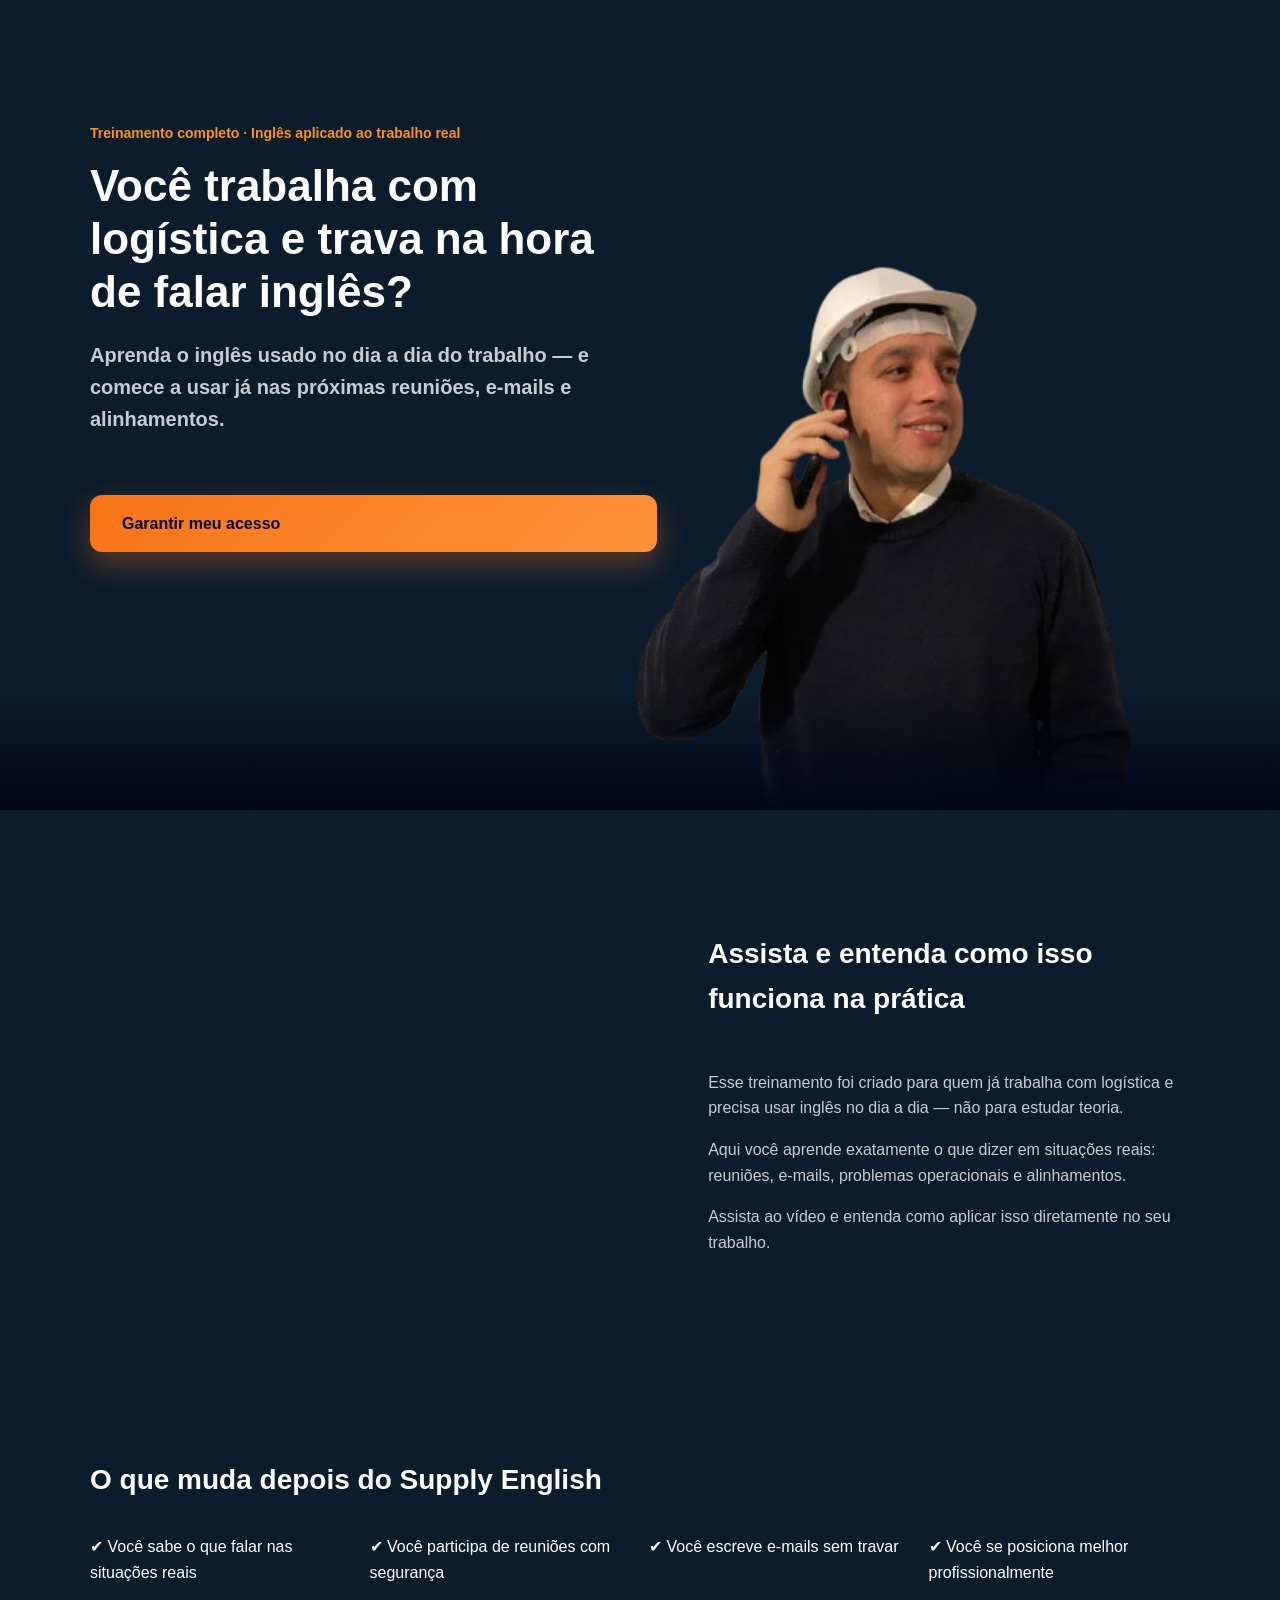
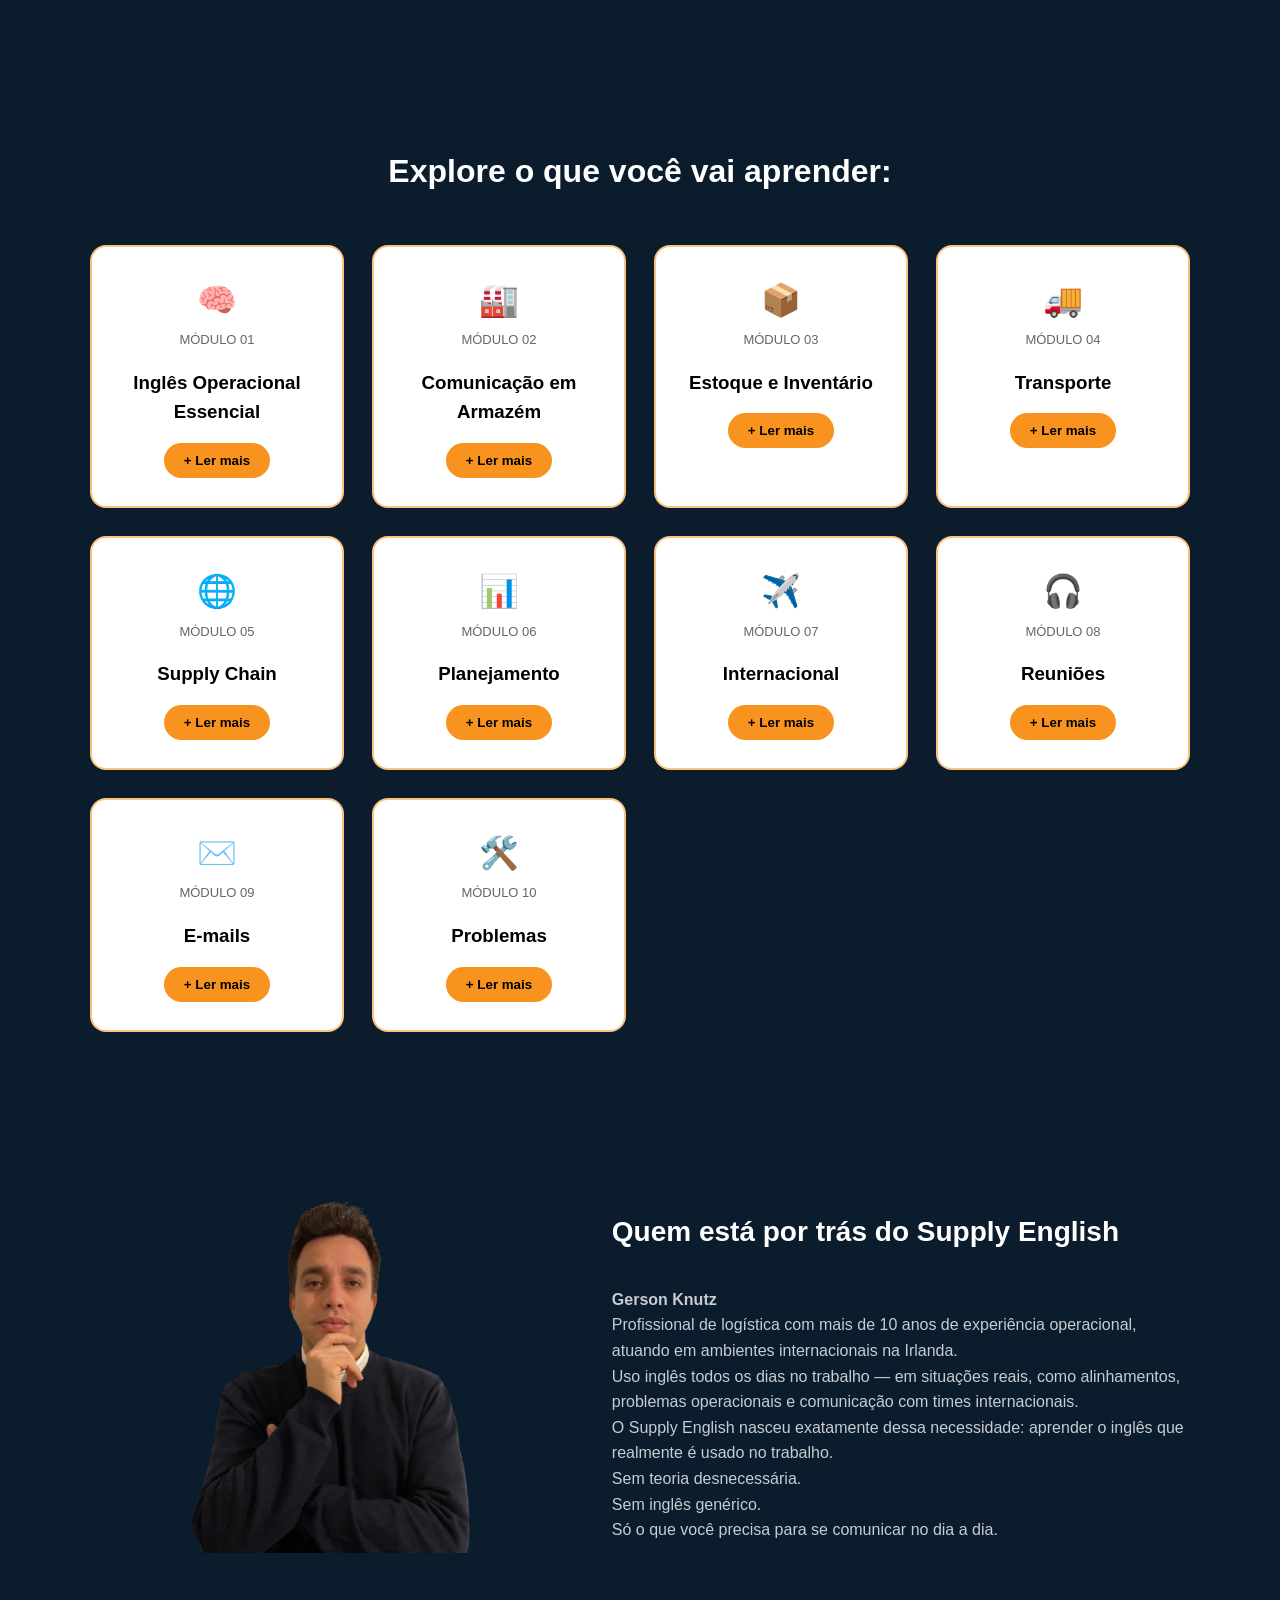
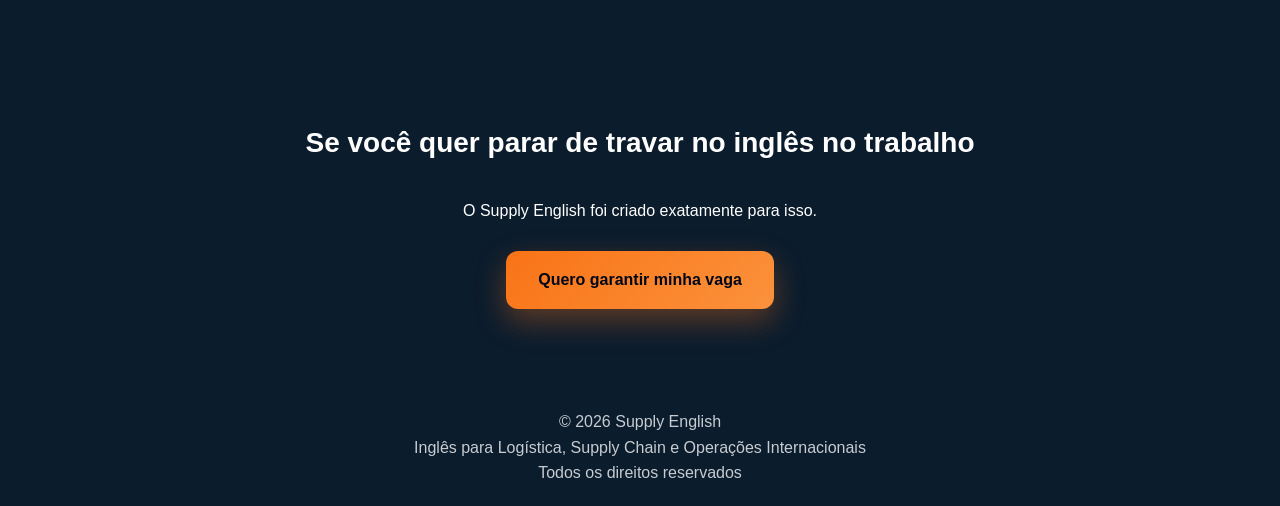
==== main.html @ b7910ccf "index-updated" ====
<!DOCTYPE html>
<html lang="pt-BR">
<head>
  <meta charset="UTF-8" />
  <meta name="viewport" content="width=device-width, initial-scale=1.0"/>

  <title>Supply English | Inglês para Logística</title>
  <meta name="description" content="Inglês prático para profissionais de logística, supply chain e operações internacionais.">

  <link rel="stylesheet" href="./css/variables.css">
  <link rel="stylesheet" href="./css/global.css">
  <link rel="stylesheet" href="./css/main.css">
  <link rel="icon" href="./imagem/globo.png" type="image/png" />
</head>

<body>

<section class="hero hero-main">
  <div class="container hero-grid">

    <!-- TEXTO -->
    <div class="hero-text">

      <span class="tag">Treinamento completo · Inglês aplicado ao trabalho real</span>

      <h1>
        Você trabalha com logística e trava na hora de falar inglês?
      </h1>

      <p class="subtitle">
        Aprenda o inglês usado no dia a dia do trabalho — e comece a usar já nas próximas reuniões, e-mails e alinhamentos.
      </p>

      <div class="hero-actions">
         <a href="#" class="cta-button">Garantir meu acesso</a>
      </div>

    </div>

    <!-- IMAGEM -->
    <div class="hero-image">
      <img src="./imagem/first-picture.png" alt="Gerson Knutz">
    </div>

  </div>
</section>

<!-- VIDEO -->
<section class="section video-section">
  <div class="container">
    <div class="video-grid">
      <div class="video-wrapper">
        <iframe 
          src="https://www.youtube.com/embed/SEU_VIDEO_AQUI"
          frameborder="0" 
          allowfullscreen>
        </iframe>
      </div>

      <!-- TEXTO -->
      <div class="video-text">
        <h2>Assista e entenda como isso funciona na prática</h2>
        <p class="text">
          Esse treinamento foi criado para quem já trabalha com logística
          e precisa usar inglês no dia a dia — não para estudar teoria.
        </p>

        <p class="text">
          Aqui você aprende exatamente o que dizer em situações reais:
          reuniões, e-mails, problemas operacionais e alinhamentos.
        </p>

        <p class="text">
          Assista ao vídeo e entenda como aplicar isso diretamente no seu trabalho.
        </p>
        
      </div>

    </div>

  </div>
</section>

<!-- BENEFÍCIOS -->
<section class="section">
  <div class="container">
    <h2>O que muda depois do Supply English</h2>

    <div class="grid">
      <p>✔ Você sabe o que falar nas situações reais</p>
      <p>✔ Você participa de reuniões com segurança</p>
      <p>✔ Você escreve e-mails sem travar</p>
      <p>✔ Você se posiciona melhor profissionalmente</p>
    </div>
  </div>
</section>

<!-- MÓDULOS -->
<section id="modulos" class="section">
  <div class="container">
    <h2 class="section-title">Explore o que você vai aprender:</h2>

    <div class="modules-grid">

      <!-- MÓDULO 01 -->
      <div class="module-box">
        <div class="module-icon">🧠</div>
        <span class="module-number">MÓDULO 01</span>
        <h3>Inglês Operacional Essencial</h3>
        <button class="module-toggle">+ Ler mais</button>
        <ul class="module-details">
          <li>Inglês funcional do dia a dia</li>
          <li>Verbos e estruturas mais usadas</li>
          <li>Frases para responder e alinhar</li>
          <li>Pronúncia para ser entendido</li>
        </ul>
      </div>

      <!-- MÓDULO 02 -->
      <div class="module-box">
        <div class="module-icon">🏭</div>
        <span class="module-number">MÓDULO 02</span>
        <h3>Comunicação em Armazém</h3>
        <button class="module-toggle">+ Ler mais</button>
        <ul class="module-details">
          <li>Reportar erros</li>
          <li>Explicar divergências</li>
          <li>Pedir ajustes</li>
          <li>Alinhar processos</li>
        </ul>
      </div>

      <!-- MÓDULO 03 -->
      <div class="module-box">
        <div class="module-icon">📦</div>
        <span class="module-number">MÓDULO 03</span>
        <h3>Estoque e Inventário</h3>
        <button class="module-toggle">+ Ler mais</button>
        <ul class="module-details">
          <li>Contagem de estoque</li>
          <li>Falta ou excesso</li>
          <li>Correções</li>
          <li>Status</li>
        </ul>
      </div>

      <!-- MÓDULO 04 -->
      <div class="module-box">
        <div class="module-icon">🚚</div>
        <span class="module-number">MÓDULO 04</span>
        <h3>Transporte</h3>
        <button class="module-toggle">+ Ler mais</button>
        <ul class="module-details">
          <li>Comunicar atrasos</li>
          <li>Atualizações</li>
          <li>Replanejamento</li>
        </ul>
      </div>

      <!-- MÓDULO 05 -->
      <div class="module-box">
        <div class="module-icon">🌐</div>
        <span class="module-number">MÓDULO 05</span>
        <h3>Supply Chain</h3>
        <button class="module-toggle">+ Ler mais</button>
        <ul class="module-details">
          <li>Integração</li>
          <li>Fluxo</li>
          <li>Comunicação</li>
        </ul>
      </div>

      <!-- MÓDULO 06 -->
      <div class="module-box">
        <div class="module-icon">📊</div>
        <span class="module-number">MÓDULO 06</span>
        <h3>Planejamento</h3>
        <button class="module-toggle">+ Ler mais</button>
        <ul class="module-details">
          <li>Demanda</li>
          <li>Lead time</li>
          <li>Negociação</li>
        </ul>
      </div>

      <!-- MÓDULO 07 -->
      <div class="module-box">
        <div class="module-icon">✈️</div>
        <span class="module-number">MÓDULO 07</span>
        <h3>Internacional</h3>
        <button class="module-toggle">+ Ler mais</button>
        <ul class="module-details">
          <li>Comunicação externa</li>
          <li>Pedidos</li>
          <li>Dúvidas</li>
        </ul>
      </div>

      <!-- MÓDULO 08 -->
      <div class="module-box">
        <div class="module-icon">🎧</div>
        <span class="module-number">MÓDULO 08</span>
        <h3>Reuniões</h3>
        <button class="module-toggle">+ Ler mais</button>
        <ul class="module-details">
          <li>Calls</li>
          <li>Perguntas</li>
          <li>Posicionamento</li>
        </ul>
      </div>

      <!-- MÓDULO 09 -->
      <div class="module-box">
        <div class="module-icon">✉️</div>
        <span class="module-number">MÓDULO 09</span>
        <h3>E-mails</h3>
        <button class="module-toggle">+ Ler mais</button>
        <ul class="module-details">
          <li>Estrutura</li>
          <li>Follow-up</li>
          <li>Cobrança</li>
        </ul>
      </div>

      <!-- MÓDULO 10 -->
      <div class="module-box">
        <div class="module-icon">🛠️</div>
        <span class="module-number">MÓDULO 10</span>
        <h3>Problemas</h3>
        <button class="module-toggle">+ Ler mais</button>
        <ul class="module-details">
          <li>Explicar</li>
          <li>Assumir</li>
          <li>Resolver</li>
        </ul>
      </div>

    </div>
  </div>
</section>

<section class="section author">
  <div class="container author-grid">

    <!-- FOTO -->
    <div class="author-image">
      <img src="./imagem/foto-perfil-removebg-preview.png" alt="Gerson Knutz">
    </div>

    <!-- TEXTO -->
    <div class="author-text">

      <h2>Quem está por trás do Supply English</h2>

      <p class="text"><strong>Gerson Knutz</strong></p>

      <p class="text">
        Profissional de logística com mais de 10 anos de experiência operacional,
        atuando em ambientes internacionais na Irlanda.
      </p>

      <p class="text">
        Uso inglês todos os dias no trabalho — em situações reais,
        como alinhamentos, problemas operacionais e comunicação com times internacionais.
      </p>

      <p class="text">
        O Supply English nasceu exatamente dessa necessidade:
        aprender o inglês que realmente é usado no trabalho.
      </p>

      <p class="text">
        Sem teoria desnecessária.<br>
        Sem inglês genérico.<br>
        Só o que você precisa para se comunicar no dia a dia.
      </p>

    </div>

  </div>
</section>

<!-- CTA FINAL (REFORÇO) -->
<section class="cta-final">
  <div class="container">

    <h2>Se você quer parar de travar no inglês no trabalho</h2>

    <p class="price-value">
      O Supply English foi criado exatamente para isso.
    </p>

    <a href="https://pay.hotmart.com/SEU_LINK_AQUI" class="cta-button">
      Quero garantir minha vaga
    </a>

  </div>
</section>

<!-- FOOTER -->
<footer class="footer">
  <div class="container">

    <p>© 2026 Supply English</p>

    <p class="footer-note">
      Inglês para Logística, Supply Chain e Operações Internacionais
    </p>

    <p class="footer-note">
      Todos os direitos reservados
    </p>

  </div>
</footer>

<!-- MODAL -->
<div class="modal-overlay" id="moduleModal">
  <div class="modal-box">
    <button id="closeModal">×</button>
    <ul id="modalContent"></ul>
  </div>
</div>

<script src="./modules.js" defer></script>

</body>
</html>
---- css/variables.css ----
:root {
  --blue-dark: #0B1C2D;
  --blue-royal: #0F2A44;
  --white: #FFFFFF;
  --gray: #C7CCD1;
  --orange: #F7931E;
  --orange-dark: #D97706;
  --black: #1a1a1a;
}
---- css/global.css ----
* {
  margin: 0;
  padding: 0;
  box-sizing: border-box;
}

body {
  font-family: Arial;
}
---- css/main.css ----
/* RESET */
* {
  margin: 0;
  padding: 0;
  box-sizing: border-box;
}

/* BASE */
body {
  font-family: Arial, Helvetica, sans-serif;
  background-color: var(--blue-dark);
  color: var(--white);
  line-height: 1.6;
}

/* CONTAINER */
.container {
  width: 90%;
  max-width: 1100px;
  margin: 0 auto;
}

/* TIPOGRAFIA */
h1 {
  font-size: 44px;
  margin-bottom: 20px;
  line-height: 1.2;
}

h2 {
  font-size: 28px;
  margin-bottom: 32px;
}

.subtitle,
.support {
  font-size: 20px;
  font-weight: 600;
  color: var(--gray);
  margin-bottom: 20px;
}

.text {
  max-width: 600px;
  color: var(--gray);
  font-size: 16px;
}

/* TAG */
.tag {
  display: inline-block;
  margin-bottom: 16px;
  font-size: 14px;
  color: var(--orange);
  font-weight: 600;
}

/* ================= HERO ================= */

.hero-main {
  position: relative;
  min-height: 90vh;
  padding: 120px 0 0;
  overflow: hidden;
 background: var(--blue-dark);

}

/* GRID */
.hero-grid {
  display: grid;
  grid-template-columns: 1.2fr 1fr;
  gap: 60px;
  align-items: center;
}

/* BOTÃO */
.cta-button {
  display: inline-block;
  margin-top: 28px;

  background: linear-gradient(135deg, #f97316, #fb923c);
  color: #020617;

  padding: 16px 32px;
  border-radius: 12px;

  font-weight: 700;
  font-size: 16px;

  text-decoration: none;

  box-shadow: 0 12px 30px rgba(249,115,22,0.35);

  transition: all 0.3s ease;
}

.cta-button:hover {
  transform: translateY(-4px);
}

/* PROVA */
.hero-actions {
  margin-top: 32px;
  display: flex;
  flex-direction: column;
  gap: 14px;
}



/* IMAGEM HERO (🔥 CORRIGIDO) */
.hero-image {
  position: absolute;
  right: 0;
  bottom: 0;
  height: 100%;

  display: flex;
  align-items: flex-end;
}

.hero-image img {
  height: 100%;
  max-height: 600px;
  object-fit: contain;

  transform: translateY(10px);
}

/* FADE TRANSIÇÃO */
.hero-main::after {
  content: "";
  position: absolute;
  bottom: 0;
  left: 0;
  width: 100%;
  height: 120px;

  background: linear-gradient(
    to bottom,
    rgba(2,6,23,0),
    rgba(2,6,23,1)
  );
}

/* ================= SEÇÕES ================= */

.section {
  padding: 80px 0;
}

.section.alt {
  background-color: var(--blue-royal);
}

.section-title {
  text-align: center;
  font-size: 32px;
  margin-bottom: 48px;
}

/* VIDEO */
.video-grid {
  display: grid;
  grid-template-columns: 1.2fr 1fr;
  gap: 40px;
  align-items: center;
}

.video-wrapper iframe {
  width: 100%;
  height: 400px;
  border-radius: 12px;
}

.video-text {
  display: flex;
  flex-direction: column;
  gap: 16px;
}

/* LISTAS */
.list {
  list-style: none;
}

.list li {
  margin-bottom: 12px;
  color: var(--gray);
}

/* GRID */
.grid {
  display: grid;
  gap: 18px;
  grid-template-columns: repeat(auto-fit, minmax(250px, 1fr));
}

/* ================= MÓDULOS ================= */

.modules-grid {
  display: grid;
  grid-template-columns: repeat(4, 1fr);
  gap: 28px;
  margin-top: 48px;
}

.module-box {
  background: white;
  color: black;
  padding: 28px;
  border-radius: 16px;
  text-align: center;
  border: 2px solid rgba(248,133,2,0.5);
  transition: 0.3s;
}

.module-box:hover {
  transform: translateY(-5px);
  border-color: var(--orange);
}

.module-icon {
  font-size: 32px;
}

.module-number {
  font-size: 13px;
  opacity: 0.6;
}

.module-box h3 {
  margin: 16px 0;
}

.module-toggle {
  background: var(--orange);
  border: none;
  padding: 10px 20px;
  border-radius: 20px;
  cursor: pointer;
  font-weight: bold;
}

.module-details {
  display: none;
}

/* ================= AUTOR ================= */

.author-grid {
  display: grid;
  grid-template-columns: 1fr 1.2fr;
  gap: 40px;
  align-items: center;
}

.author-image img {
  width: 100%;
  border-radius: 12px;
}

/* ================= CTA FINAL ================= */

.cta-final {
  padding: 80px 0;
  text-align: center;
}

/* ================= FOOTER ================= */

.footer {
  padding: 20px;
  text-align: center;
  color: var(--gray);
}

/* ================= MODAL ================= */

.modal-overlay {
  display: none;
  position: fixed;
  inset: 0;
  background: rgba(0,0,0,0.75);
  justify-content: center;
  align-items: center;
  z-index: 999;
}

.modal-overlay.active {
  display: flex;
}

.modal-box {
  background: var(--blue-dark);
  color: white;
  padding: 30px;
  border-radius: 16px;
  width: 90%;
  max-width: 450px;
  animation: fadeIn 0.3s ease;
}

#closeModal {
  float: right;
  font-size: 20px;
  cursor: pointer;
  border: none;
  background: none;
  color: white;
}

@keyframes fadeIn {
  from {
    opacity: 0;
    transform: scale(0.95);
  }
  to {
    opacity: 1;
    transform: scale(1);
  }
}

/* ================= RESPONSIVO ================= */

@media (max-width: 1024px) {
  .modules-grid {
    grid-template-columns: repeat(2, 1fr);
  }
}

@media (max-width: 768px) {
  .hero-grid,
  .author-grid {
    grid-template-columns: 1fr;
    text-align: center;
  }

  h1 {
    font-size: 32px;
  }

  .hero-image {
    position: relative;
    height: auto;
    justify-content: center;
    margin-top: 40px;
  }

  .hero-image img {
    height: auto;
    max-width: 280px;
    transform: none;
  }

  .video-grid {
    display: flex;
    flex-direction: column;
    gap: 24px;
  }

  .video-text {
    order: 1;
    text-align: center;
  }

  .video-wrapper {
    order: 2;
  }

  .video-wrapper iframe {
    height: 220px;
  }
}

@media (max-width: 600px) {
  .modules-grid {
    grid-template-columns: 1fr;
  }
}
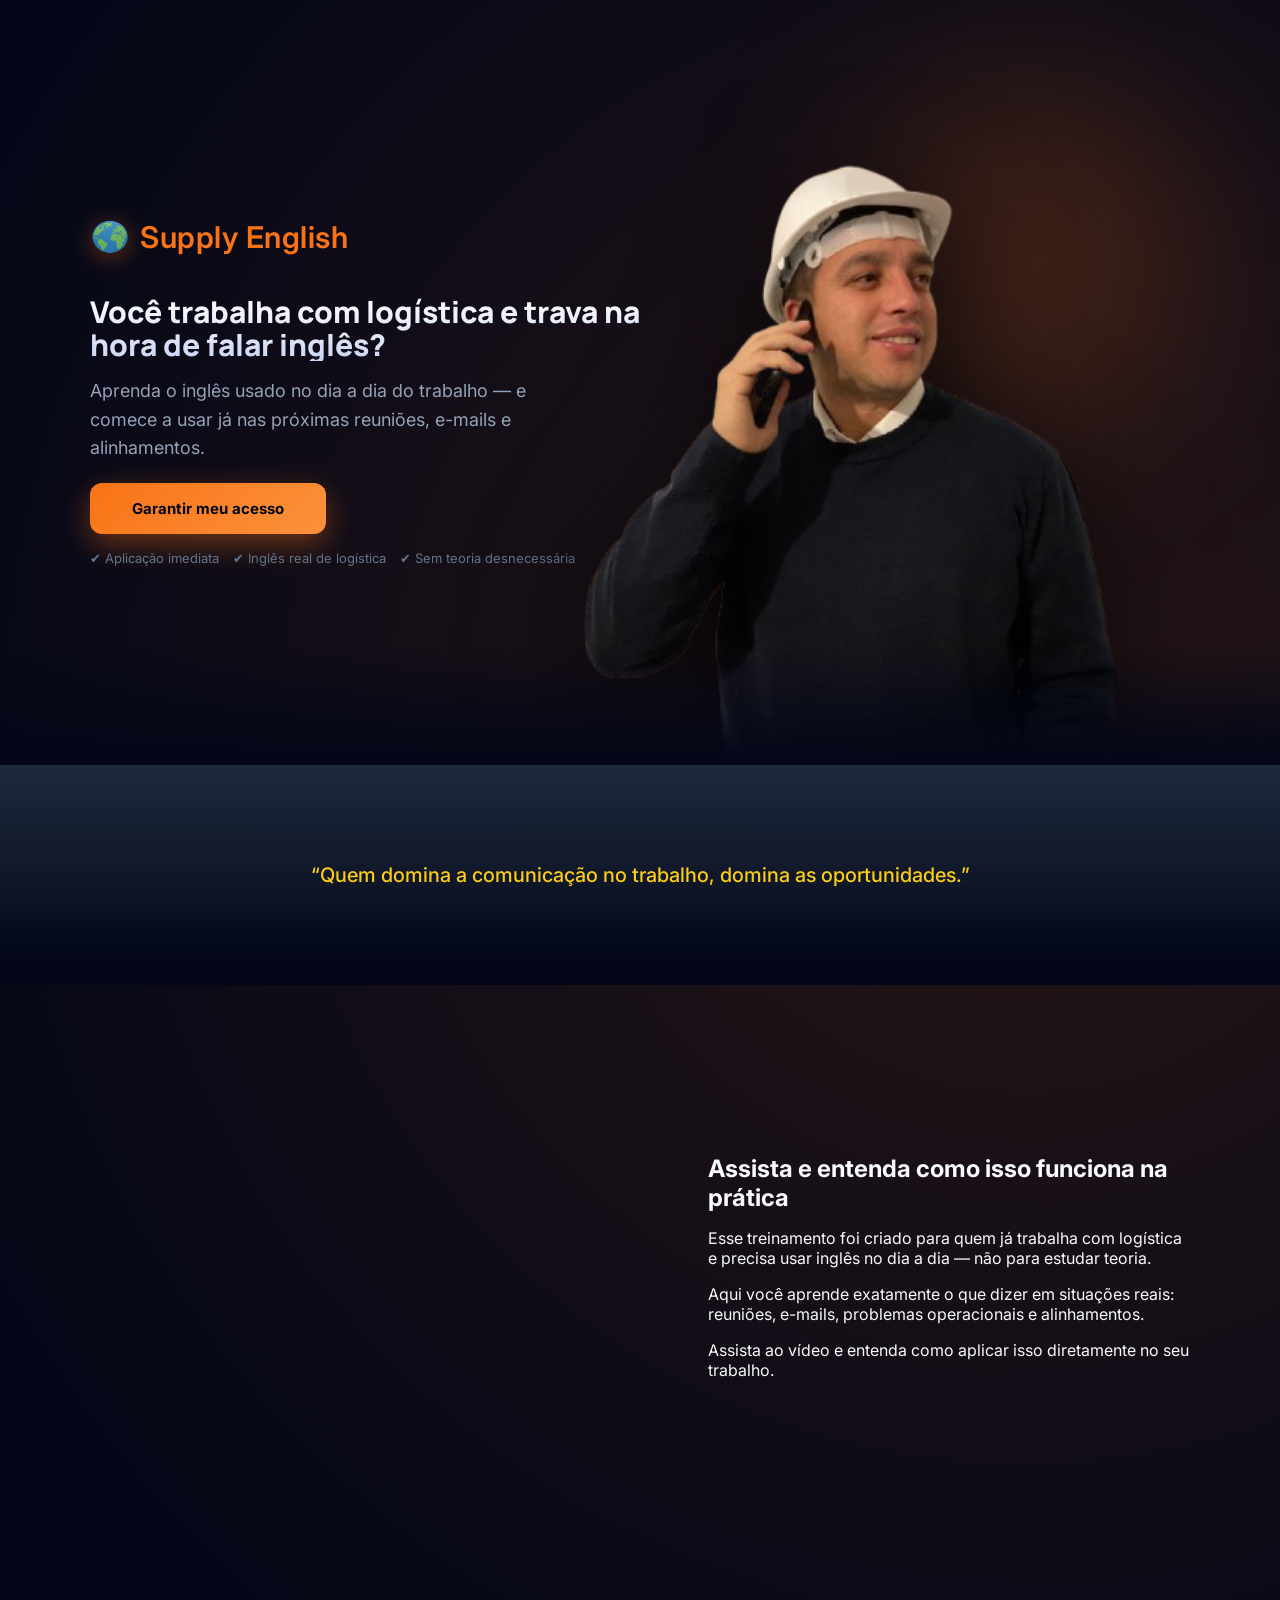
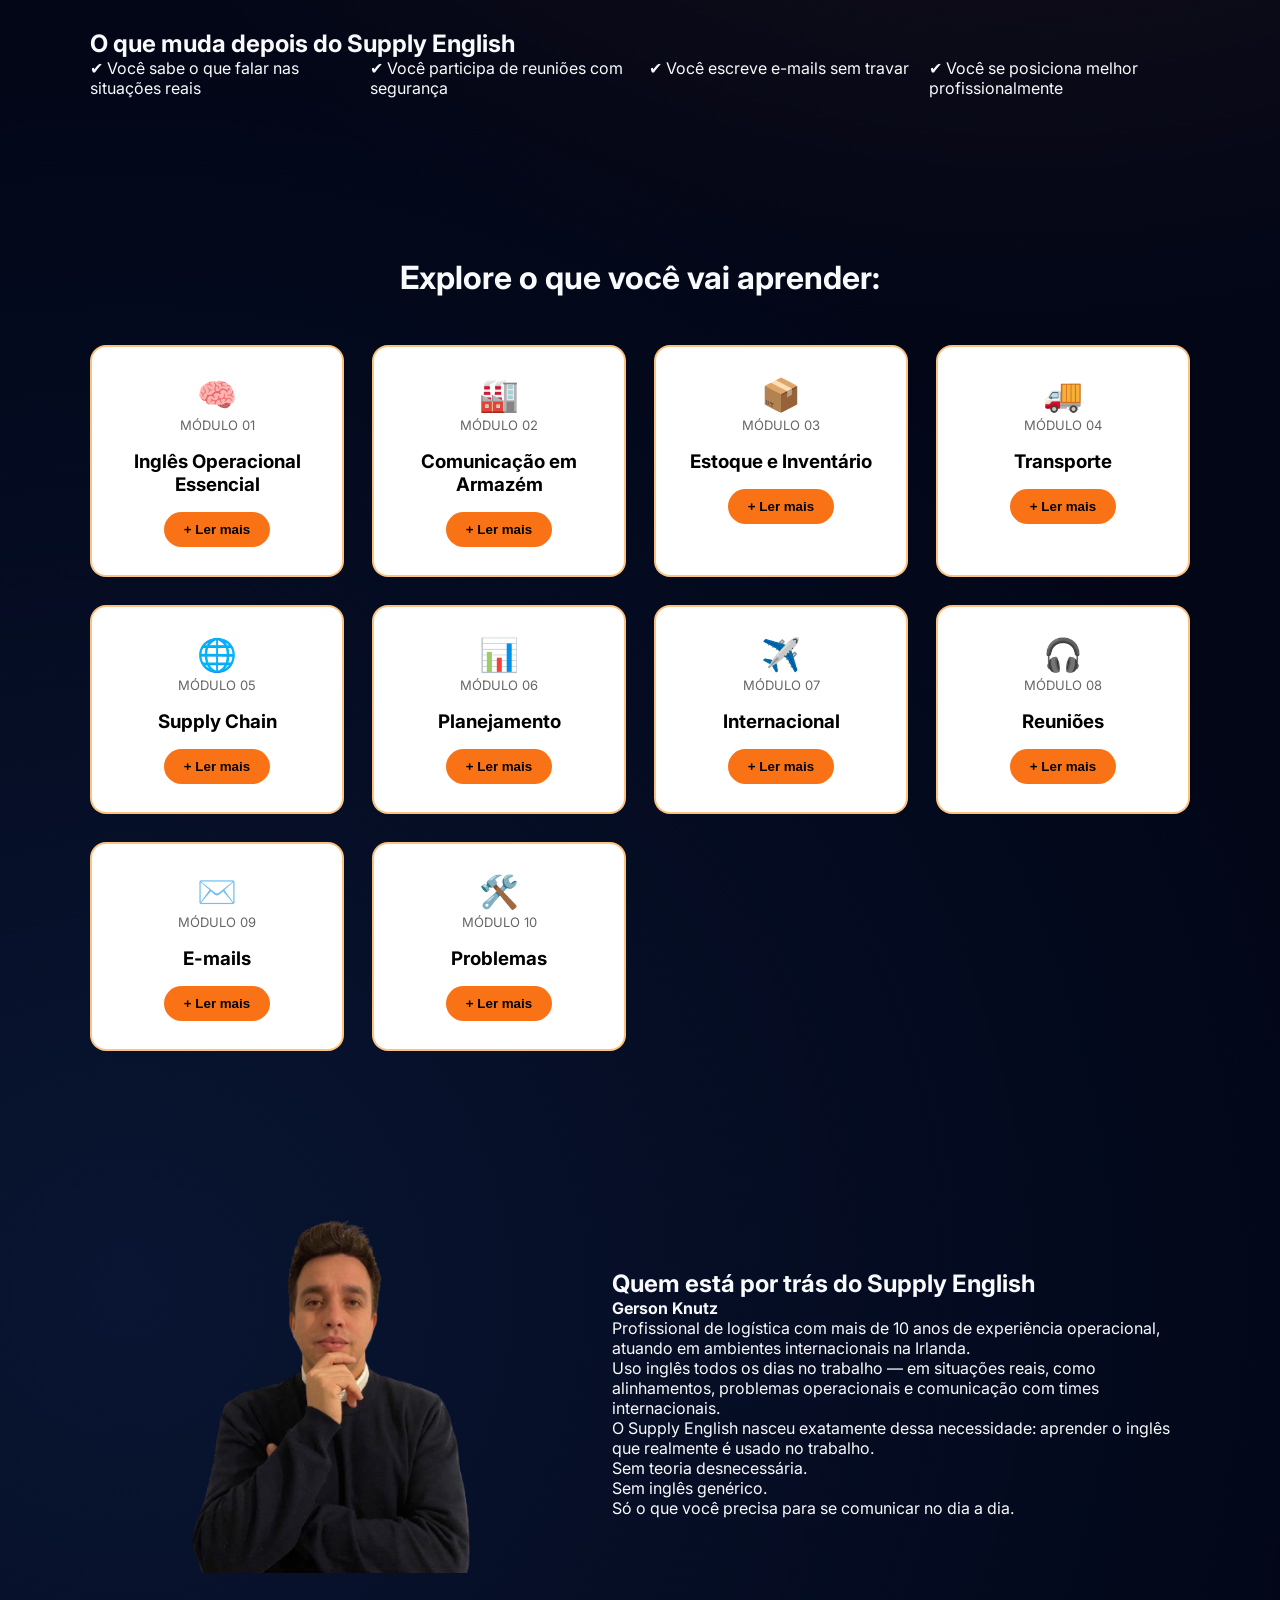
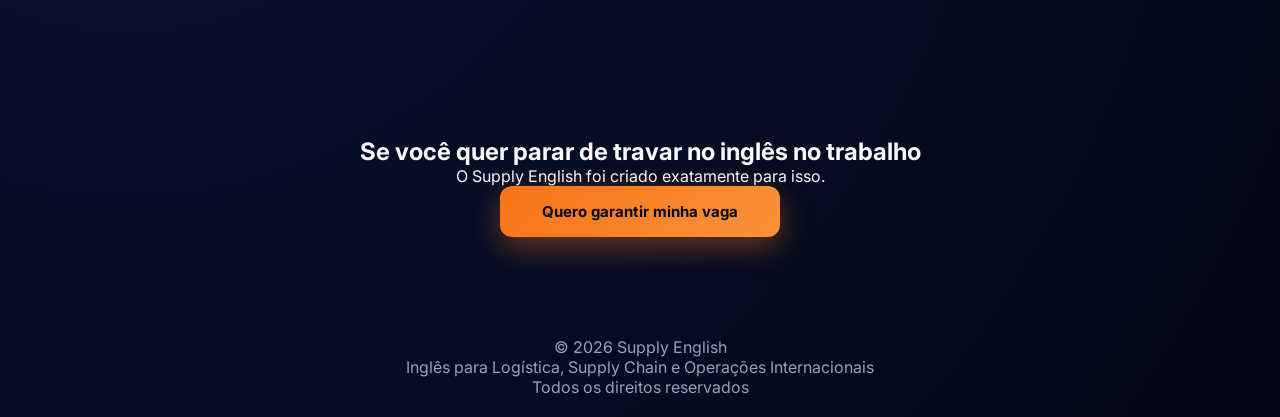
==== commit 7076b665: "site-updated" ====
--- a/main.html
+++ b/main.html
@@ -5,50 +5,89 @@
   <meta name="viewport" content="width=device-width, initial-scale=1.0"/>
 
   <title>Supply English | Inglês para Logística</title>
+
   <meta name="description" content="Inglês prático para profissionais de logística, supply chain e operações internacionais.">
 
+  <!-- FONTES -->
+  <link href="https://fonts.googleapis.com/css2?family=Inter:wght@400;500;600&family=Manrope:wght@600;700;800&display=swap" rel="stylesheet">
+
+  <!-- CSS -->
   <link rel="stylesheet" href="./css/variables.css">
   <link rel="stylesheet" href="./css/global.css">
   <link rel="stylesheet" href="./css/main.css">
+
   <link rel="icon" href="./imagem/globo.png" type="image/png" />
 </head>
 
 <body>
 
+<!-- HERO -->
 <section class="hero hero-main">
   <div class="container hero-grid">
 
     <!-- TEXTO -->
     <div class="hero-text">
 
-      <span class="tag">Treinamento completo · Inglês aplicado ao trabalho real</span>
-
+      <!-- BRAND -->
+      <div class="brand">
+        <img src="./imagem/globo.png" alt="Supply English">
+        <span>Supply English</span>
+      </div>
+
+      <!-- HEADLINE -->
       <h1>
         Você trabalha com logística e trava na hora de falar inglês?
       </h1>
 
+      <!-- SUB -->
       <p class="subtitle">
         Aprenda o inglês usado no dia a dia do trabalho — e comece a usar já nas próximas reuniões, e-mails e alinhamentos.
       </p>
 
+      <!-- CTA -->
       <div class="hero-actions">
-         <a href="#" class="cta-button">Garantir meu acesso</a>
-      </div>
-
-    </div>
-
-    <!-- IMAGEM -->
-    <div class="hero-image">
-      <img src="./imagem/first-picture.png" alt="Gerson Knutz">
-    </div>
-
-  </div>
-</section>
+
+        <a href="https://pay.hotmart.com/SEU_LINK_AQUI"
+           target="_blank"
+           rel="noopener noreferrer"
+           class="cta-button">
+          Garantir meu acesso
+        </a>
+
+        <!-- PROOF -->
+        <div class="hero-proof">
+          <span>✔ Aplicação imediata</span>
+          <span>✔ Inglês real de logística</span>
+          <span>✔ Sem teoria desnecessária</span>
+        </div>
+
+      </div>
+
+    </div>
+  </div>
+
+  <!-- IMAGEM FORA DO GRID -->
+  <div class="hero-image">
+    <img src="./imagem/first-picture.png" alt="Gerson Knutz">
+  </div>
+</section>
+
+<section class="quote-section">
+  <div class="container">
+    <p class="quote">
+      “Quem domina a comunicação no trabalho, domina as oportunidades.”
+    </p>
+  </div>
+</section>
+
+</body>
+</html>
 
 <!-- VIDEO -->
 <section class="section video-section">
   <div class="container">
     <div class="video-grid">
+
       <div class="video-wrapper">
         <iframe 
           src="https://www.youtube.com/embed/SEU_VIDEO_AQUI"
@@ -57,9 +96,9 @@
         </iframe>
       </div>
 
-      <!-- TEXTO -->
       <div class="video-text">
         <h2>Assista e entenda como isso funciona na prática</h2>
+
         <p class="text">
           Esse treinamento foi criado para quem já trabalha com logística
           e precisa usar inglês no dia a dia — não para estudar teoria.
@@ -73,17 +112,16 @@
         <p class="text">
           Assista ao vídeo e entenda como aplicar isso diretamente no seu trabalho.
         </p>
-        
-      </div>
-
-    </div>
-
+      </div>
+
+    </div>
   </div>
 </section>
 
 <!-- BENEFÍCIOS -->
 <section class="section">
   <div class="container">
+
     <h2>O que muda depois do Supply English</h2>
 
     <div class="grid">
@@ -92,6 +130,7 @@
       <p>✔ Você escreve e-mails sem travar</p>
       <p>✔ Você se posiciona melhor profissionalmente</p>
     </div>
+
   </div>
 </section>
 
@@ -250,7 +289,7 @@
     <!-- TEXTO -->
     <div class="author-text">
 
-      <h2>Quem está por trás do Supply English</h2>
+      <h2>Quem está por trás do Supply English </h2>
 
       <p class="text"><strong>Gerson Knutz</strong></p>
 
--- a/css/variables.css
+++ b/css/variables.css
@@ -1,9 +1,18 @@
 :root {
-  --blue-dark: #0B1C2D;
-  --blue-royal: #0F2A44;
-  --white: #FFFFFF;
-  --gray: #C7CCD1;
-  --orange: #F7931E;
-  --orange-dark: #D97706;
-  --black: #1a1a1a;
+  /* BASE */
+  --blue-dark: #020617;   /* 🔥 mais profundo (antes estava claro) */
+  --blue-royal: #0f172a;  /* usado em seções */
+
+  /* TEXTO */
+  --white: #ffffff;
+  --gray: #94a3b8;        /* 🔥 melhor leitura em fundo escuro */
+  --gray-light: #cbd5f5;  /* subtítulos */
+
+  /* DESTAQUE */
+  --orange: #f97316;      /* 🔥 mais vibrante (melhor conversão) */
+  --orange-light: #fb923c;
+  --orange-dark: #ea580c;
+
+  /* BASE EXTRA */
+  --black: #020617;
 }
--- a/css/main.css
+++ b/css/main.css
@@ -5,115 +5,198 @@
   box-sizing: border-box;
 }
 
-/* BASE */
 body {
-  font-family: Arial, Helvetica, sans-serif;
-  background-color: var(--blue-dark);
-  color: var(--white);
-  line-height: 1.6;
-}
-
-/* CONTAINER */
+  font-family: 'Inter', sans-serif;
+
+  background:
+    radial-gradient(circle at 80% 20%, rgba(249,115,22,0.15), transparent 40%),
+    radial-gradient(circle at 10% 80%, rgba(59,130,246,0.12), transparent 40%),
+    #020617;
+
+  color: #f8fafc;
+  overflow-x: hidden;
+}
+
+/* =========================
+   CONTAINER
+========================= */
+
 .container {
   width: 90%;
   max-width: 1100px;
   margin: 0 auto;
 }
-
-/* TIPOGRAFIA */
-h1 {
-  font-size: 44px;
-  margin-bottom: 20px;
-  line-height: 1.2;
-}
-
-h2 {
-  font-size: 28px;
-  margin-bottom: 32px;
-}
-
-.subtitle,
-.support {
-  font-size: 20px;
-  font-weight: 600;
-  color: var(--gray);
-  margin-bottom: 20px;
-}
-
-.text {
-  max-width: 600px;
-  color: var(--gray);
+.brand {
+  display: flex;
+  align-items: center;
+  gap: 12px;
+  margin-bottom: 24px;
+}
+
+.brand img {
+  width: 36px;
+  height: 36px;
+
+  filter: drop-shadow(0 4px 12px rgba(249,115,22,0.4));
+}
+
+.brand-text {
+  display: flex;
+  flex-direction: column;
+  line-height: 1.1;
+}
+
+.brand-main {
+  font-family: 'Manrope', sans-serif;
+  font-weight: 700;
   font-size: 16px;
-}
-
-/* TAG */
-.tag {
-  display: inline-block;
-  margin-bottom: 16px;
-  font-size: 14px;
-  color: var(--orange);
-  font-weight: 600;
-}
-
-/* ================= HERO ================= */
+  color: #f97316;
+}
+
+.brand-sub {
+  font-size: 12px;
+  color: #64748b;
+  letter-spacing: 0.3px;
+}
+
+
+/* =========================
+   HERO
+========================= */
 
 .hero-main {
   position: relative;
-  min-height: 90vh;
-  padding: 120px 0 0;
+  min-height: 85vh;
+
+  display: flex;
+  align-items: center;
+
+  padding: 70px 0 40px;
   overflow: hidden;
- background: var(--blue-dark);
-
 }
 
 /* GRID */
 .hero-grid {
   display: grid;
-  grid-template-columns: 1.2fr 1fr;
-  gap: 60px;
-  align-items: center;
-}
-
-/* BOTÃO */
+  grid-template-columns: 1.1fr 1fr;
+  gap: 40px;
+  align-items: center;
+}
+
+.hero-text {
+  margin-top: -10px;
+}
+/* =========================
+   BRAND
+========================= */
+
+.brand {
+  display: flex;
+  align-items: center;
+  gap: 10px;
+  margin-bottom: 40px;
+}
+
+.brand img {
+  width: 40px;
+}
+
+.brand span {
+  font-weight: 600;
+  font-size: 30px;
+  color: #f97316;
+  letter-spacing: 0.5px;
+  
+}
+
+/* =========================
+   HEADLINE
+========================= */
+
+.hero h1 {
+  font-family: 'Manrope', sans-serif;
+
+  font-size: 30px;
+  line-height: 1.1;
+  font-weight: 800;
+
+  margin-bottom: 20px;
+  max-width: 560px;
+
+  background: linear-gradient(180deg, #ffffff, #cbd5f5);
+
+  background-clip: text;            /* padrão */
+  -webkit-background-clip: text;    /* safari/chrome */
+
+  color: transparent;               /* padrão */
+  -webkit-text-fill-color: transparent;
+}
+
+/* =========================
+   SUBTITLE
+========================= */
+
+.subtitle {
+  font-size: 18px;
+  line-height: 1.6;
+
+  color: #94a3b8;
+  max-width: 480px;
+
+  margin-bottom: 24px;
+}
+
+/* =========================
+   CTA
+========================= */
+
 .cta-button {
   display: inline-block;
-  margin-top: 28px;
+
+  padding: 16px 42px;
+  border-radius: 12px;
 
   background: linear-gradient(135deg, #f97316, #fb923c);
   color: #020617;
 
-  padding: 16px 32px;
-  border-radius: 12px;
-
   font-weight: 700;
-  font-size: 16px;
+  font-size: 15px;
 
   text-decoration: none;
 
-  box-shadow: 0 12px 30px rgba(249,115,22,0.35);
+  box-shadow: 0 10px 30px rgba(249,115,22,0.4);
 
   transition: all 0.3s ease;
 }
 
 .cta-button:hover {
-  transform: translateY(-4px);
-}
-
-/* PROVA */
-.hero-actions {
-  margin-top: 32px;
-  display: flex;
-  flex-direction: column;
+  transform: translateY(-3px);
+  box-shadow: 0 20px 50px rgba(249,115,22,0.6);
+}
+
+/* =========================
+   PROOF
+========================= */
+
+.hero-proof {
+  margin-top: 16px;
+  display: flex;
   gap: 14px;
-}
-
-
-
-/* IMAGEM HERO (🔥 CORRIGIDO) */
+  flex-wrap: wrap;
+
+  font-size: 13px;
+  color: #64748b;
+}
+
+/* =========================
+   IMAGE (CHAVE DO DESIGN)
+========================= */
+
 .hero-image {
   position: absolute;
   right: 0;
   bottom: 0;
+
   height: 100%;
 
   display: flex;
@@ -121,21 +204,94 @@
 }
 
 .hero-image img {
-  height: 100%;
-  max-height: 600px;
+  height: 92%;
+  max-height: 650px;
   object-fit: contain;
 
-  transform: translateY(10px);
-}
-
-/* FADE TRANSIÇÃO */
+  filter: drop-shadow(0 30px 60px rgba(0,0,0,0.7));
+}
+
+/* =========================
+   GLOW (EFEITO PREMIUM)
+========================= */
+
+.hero-main::before {
+  content: "";
+  position: absolute;
+
+  right: 0;
+  top: 0;
+
+  width: 500px;
+  height: 500px;
+
+  background: radial-gradient(circle, rgba(249,115,22,0.25), transparent 70%);
+  filter: blur(80px);
+}
+
+/* =========================
+   FADE INFERIOR
+========================= */
+
 .hero-main::after {
+  content: "";
+  position: absolute;
+
+  bottom: 0;
+  left: 0;
+
+  width: 100%;
+  height: 120px;
+
+  background: linear-gradient(to bottom, transparent, #020617);
+}
+/* ================= SEÇÕES ================= */
+
+.section {
+  padding: 80px 0;
+}
+
+.section.alt {
+  background-color: var(--blue-royal);
+}
+
+.section-title {
+  text-align: center;
+  font-size: 32px;
+  margin-bottom: 48px;
+}
+
+.quote-section {
+  min-height: 220px;
+  padding: 60px 20px;
+
+  display: flex;
+  align-items: center;
+  justify-content: center;
+  position: relative;
+  background: linear-gradient(180deg, #1e293b, #020617);
+
+  text-align: center;
+}
+
+.quote {
+  font-size: 20px;
+  max-width: 700px;
+  margin: 0 auto;
+
+  color: #facc15; /* 🔥 dourado */
+  font-weight: 500;
+
+  line-height: 3.0;
+}
+
+.quote-section::after {
   content: "";
   position: absolute;
   bottom: 0;
   left: 0;
   width: 100%;
-  height: 120px;
+  height: 80px;
 
   background: linear-gradient(
     to bottom,
@@ -144,20 +300,16 @@
   );
 }
 
-/* ================= SEÇÕES ================= */
-
-.section {
-  padding: 80px 0;
-}
-
-.section.alt {
-  background-color: var(--blue-royal);
-}
-
-.section-title {
-  text-align: center;
-  font-size: 32px;
-  margin-bottom: 48px;
+.hero-content {
+  gap: 20px; /* reduz espaçamento interno */
+}
+
+.hero h1 {
+  margin-bottom: 16px;
+}
+
+.hero p {
+  margin-bottom: 20px;
 }
 
 /* VIDEO */
@@ -378,4 +530,41 @@
   .modules-grid {
     grid-template-columns: 1fr;
   }
+}
+
+@media (max-width: 900px) {
+
+  .hero-grid {
+    grid-template-columns: 1fr;
+    text-align: center;
+  }
+
+  .hero-text {
+    margin: 0 auto;
+  }
+
+  .hero h1 {
+    font-size: 34px;
+  }
+
+  .subtitle {
+    font-size: 16px;
+  }
+
+  .hero-image {
+    position: relative;
+    height: auto;
+
+    justify-content: center;
+    margin-top: 40px;
+  }
+
+  .hero-image img {
+    height: auto;
+    max-width: 300px;
+  }
+
+  .hero-proof {
+    justify-content: center;
+  }
 }
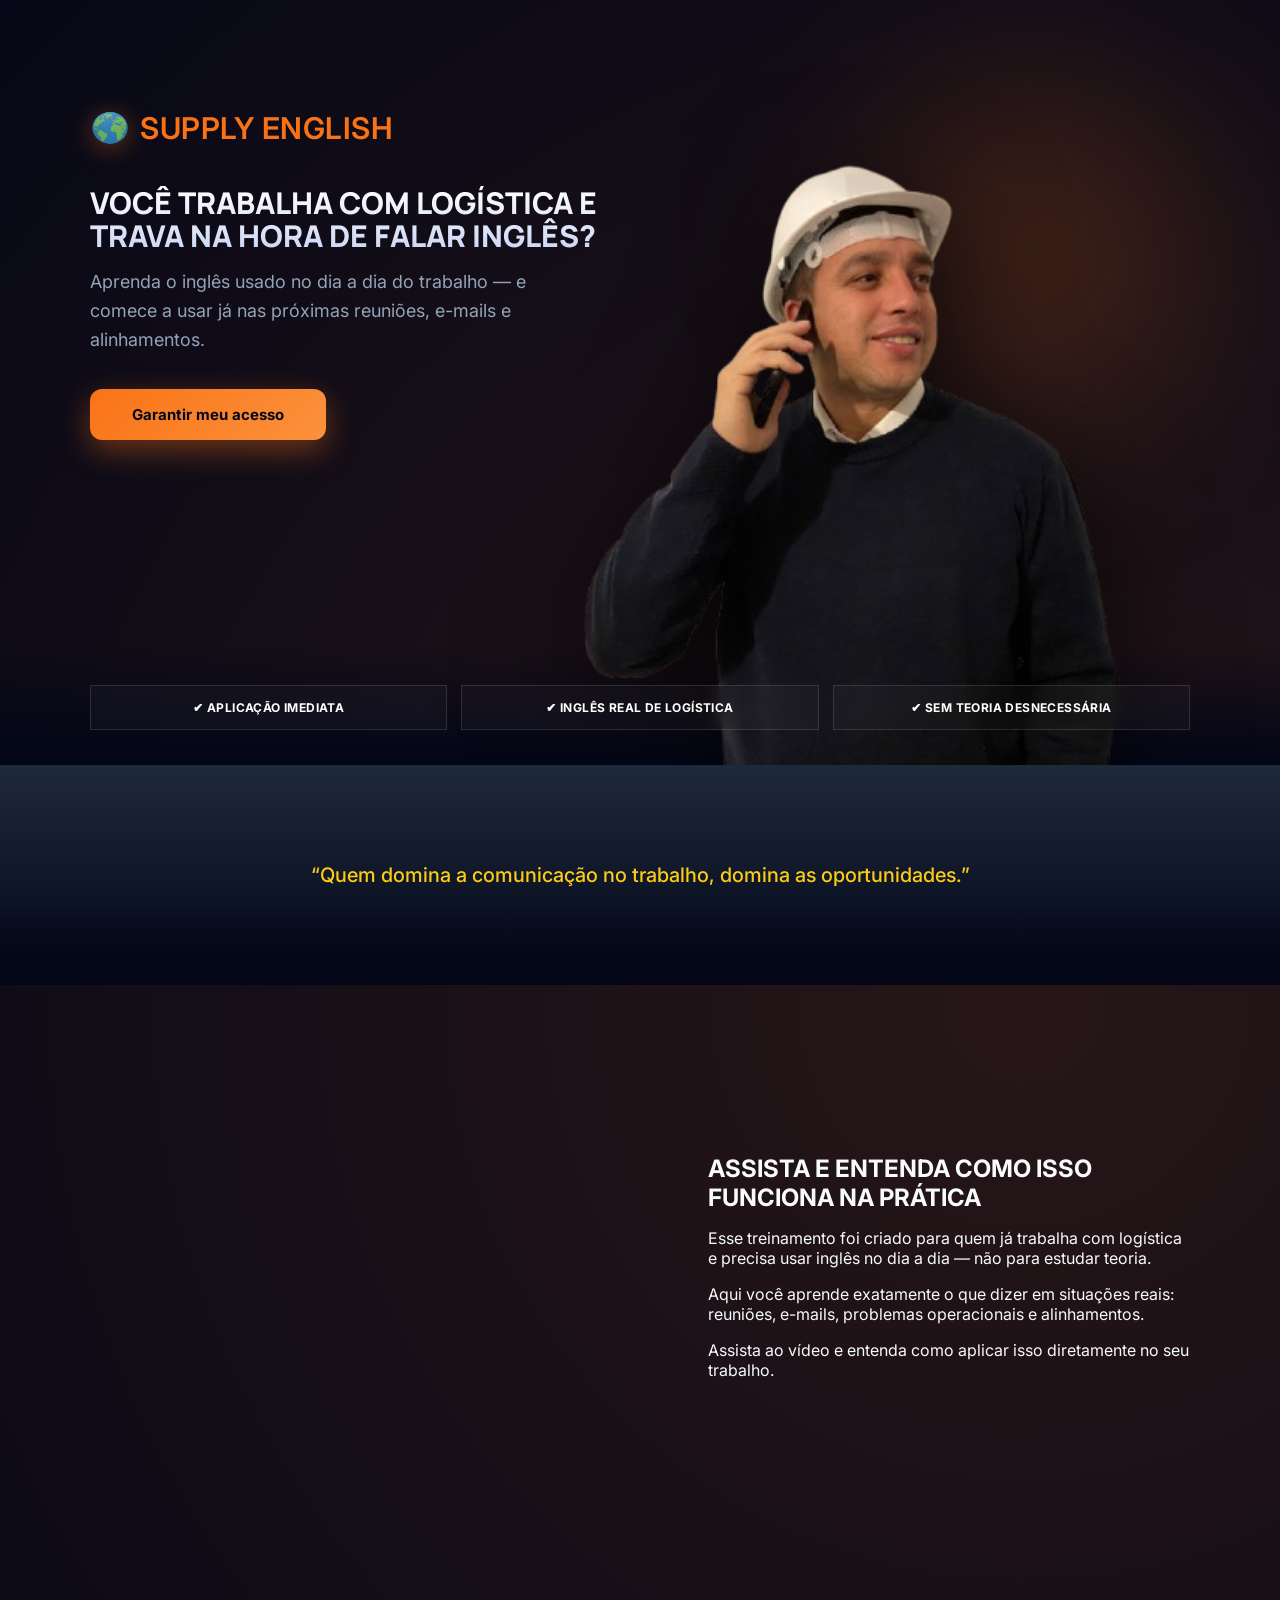
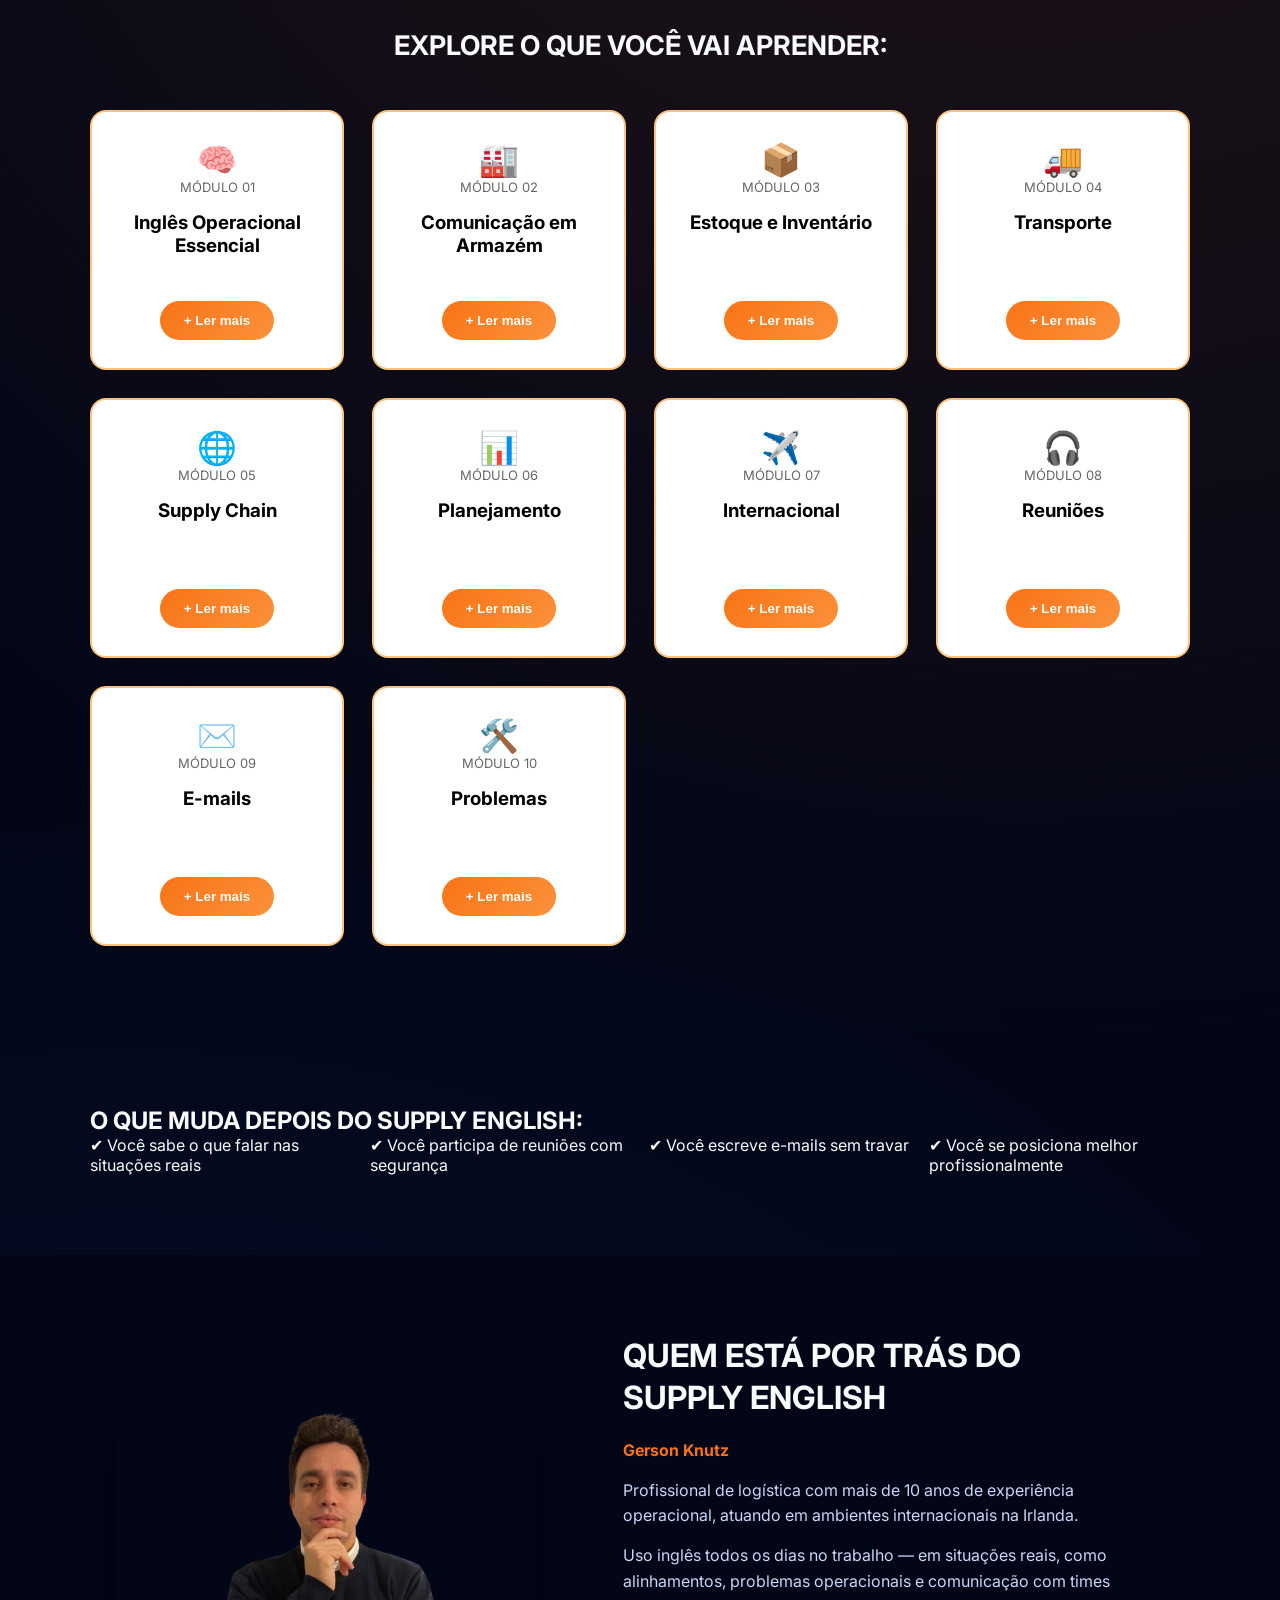
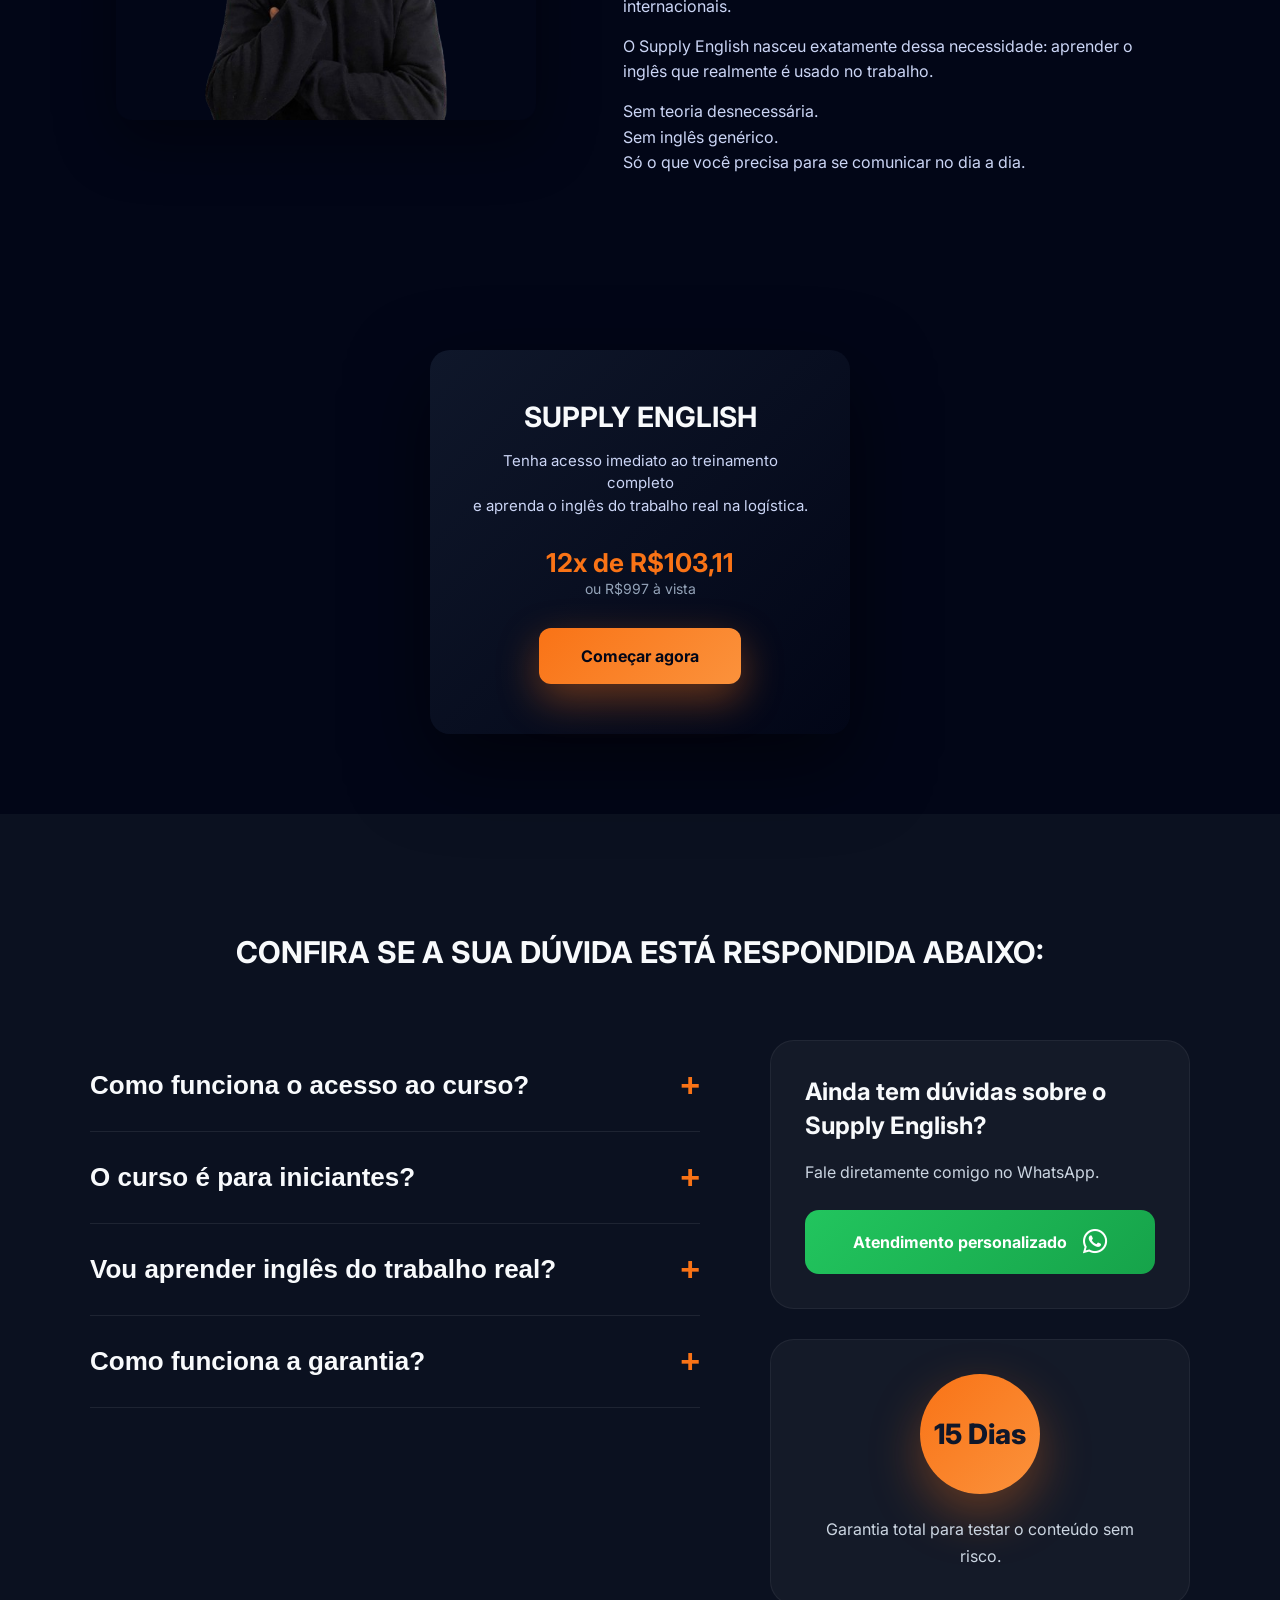
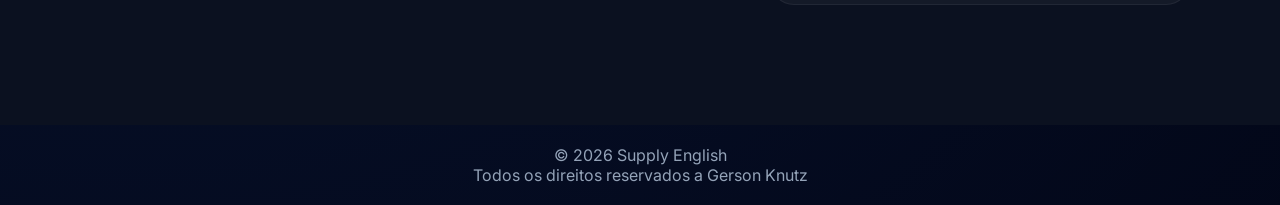
==== commit 85b0d220: "pageupdated" ====
--- a/main.html
+++ b/main.html
@@ -17,12 +17,17 @@
   <link rel="stylesheet" href="./css/main.css">
 
   <link rel="icon" href="./imagem/globo.png" type="image/png" />
+  <link 
+  rel="stylesheet" 
+  href="https://cdnjs.cloudflare.com/ajax/libs/font-awesome/6.5.1/css/all.min.css"
+/>
 </head>
 
 <body>
 
 <!-- HERO -->
 <section class="hero hero-main">
+
   <div class="container hero-grid">
 
     <!-- TEXTO -->
@@ -47,29 +52,43 @@
       <!-- CTA -->
       <div class="hero-actions">
 
-        <a href="https://pay.hotmart.com/SEU_LINK_AQUI"
+        <a href="https://go.hotmart.com/K103445396P?dp=1"
            target="_blank"
            rel="noopener noreferrer"
            class="cta-button">
+
           Garantir meu acesso
+
         </a>
 
-        <!-- PROOF -->
-        <div class="hero-proof">
-          <span>✔ Aplicação imediata</span>
-          <span>✔ Inglês real de logística</span>
-          <span>✔ Sem teoria desnecessária</span>
-        </div>
-
-      </div>
-
-    </div>
-  </div>
-
-  <!-- IMAGEM FORA DO GRID -->
+      </div>
+
+    </div>
+
+  </div>
+
+  <!-- IMAGEM -->
   <div class="hero-image">
     <img src="./imagem/first-picture.png" alt="Gerson Knutz">
   </div>
+
+  <!-- PROOF FORA DO TEXTO -->
+  <div class="hero-proof">
+
+    <div class="proof-item">
+      ✔ Aplicação imediata
+    </div>
+
+    <div class="proof-item">
+      ✔ Inglês real de logística
+    </div>
+
+    <div class="proof-item">
+      ✔ Sem teoria desnecessária
+    </div>
+
+  </div>
+
 </section>
 
 <section class="quote-section">
@@ -79,9 +98,6 @@
     </p>
   </div>
 </section>
-
-</body>
-</html>
 
 <!-- VIDEO -->
 <section class="section video-section">
@@ -118,11 +134,160 @@
   </div>
 </section>
 
-<!-- BENEFÍCIOS -->
+<!-- MÓDULOS -->
+<section id="modulos" class="section">
+  <div class="container">
+    <h2 class="section-title">Explore o que você vai aprender:</h2>
+
+    <div class="modules-grid">
+
+      <!-- MÓDULO 01 -->
+      <div class="module-box">
+        <div class="module-icon">🧠</div>
+        <span class="module-number">MÓDULO 01</span>
+        <h3>Inglês Operacional Essencial</h3>
+        <button class="module-toggle">+ Ler mais</button>
+        <ul class="module-details">
+          <li>Use English at Work</li>
+          <li>Use Action Verbs</li>
+          <li>Align and Confirm Tasks</li>
+          <li> Speak Clearly at Work</li>
+        </ul>
+      </div>
+
+      <!-- MÓDULO 02 -->
+      <div class="module-box">
+        <div class="module-icon">🏭</div>
+        <span class="module-number">MÓDULO 02</span>
+        <h3>Comunicação em Armazém</h3>
+        <button class="module-toggle">+ Ler mais</button>
+        <ul class="module-details">
+          <li>Report Issues</li>
+          <li>Explain Differences</li>
+          <li>Request Adjustments</li>
+          <li>Align Daily Tasks</li>
+        </ul>
+      </div>
+
+      <!-- MÓDULO 03 -->
+      <div class="module-box">
+        <div class="module-icon">📦</div>
+        <span class="module-number">MÓDULO 03</span>
+        <h3>Estoque e Inventário</h3>
+        <button class="module-toggle">+ Ler mais</button>
+        <ul class="module-details">
+          <li>Report Inventory Count</li>
+          <li>Explain What Happened</li>
+          <li>Explain Over and Short</li>
+          <li>Update Inventory Status</li>
+        </ul>
+      </div>
+
+      <!-- MÓDULO 04 -->
+      <div class="module-box">
+        <div class="module-icon">🚚</div>
+        <span class="module-number">MÓDULO 04</span>
+        <h3>Transporte</h3>
+        <button class="module-toggle">+ Ler mais</button>
+        <ul class="module-details">
+          <li>Report Delays</li>
+          <li>Explain Causes</li>
+          <li>Update Customers</li>
+          <li> Reschedule Deliveries</li>
+        </ul>
+      </div>
+
+      <!-- MÓDULO 05 -->
+      <div class="module-box">
+        <div class="module-icon">🌐</div>
+        <span class="module-number">MÓDULO 05</span>
+        <h3>Supply Chain</h3>
+        <button class="module-toggle">+ Ler mais</button>
+        <ul class="module-details">
+          <li>Explain the Flow</li>
+          <li>Communicate Across Teams</li>
+          <li>Avoid Miscommunication</li>
+          <li>Align Operations</li>
+        </ul>
+      </div>
+
+      <!-- MÓDULO 06 -->
+      <div class="module-box">
+        <div class="module-icon">📊</div>
+        <span class="module-number">MÓDULO 06</span>
+        <h3>Planejamento</h3>
+        <button class="module-toggle">+ Ler mais</button>
+        <ul class="module-details">
+          <li>Talk About Demand</li>
+          <li>Explain Lead Time</li>
+          <li>Negotiate Deadlines</li>
+        </ul>
+      </div>
+
+      <!-- MÓDULO 07 -->
+      <div class="module-box">
+        <div class="module-icon">✈️</div>
+        <span class="module-number">MÓDULO 07</span>
+        <h3>Internacional</h3>
+        <button class="module-toggle">+ Ler mais</button>
+        <ul class="module-details">
+          <li>Communicate with Partners</li>
+          <li>Request Information Clearly</li>
+          <li>Clarify Doubts</li>
+          <li>Avoid Misunderstandings</li>
+        </ul>
+      </div>
+
+      <!-- MÓDULO 08 -->
+      <div class="module-box">
+        <div class="module-icon">🎧</div>
+        <span class="module-number">MÓDULO 08</span>
+        <h3>Reuniões</h3>
+        <button class="module-toggle">+ Ler mais</button>
+        <ul class="module-details">
+          <li>Join Calls with Confidence</li>
+          <li>Confirm Understanding</li>
+          <li> Ask Questions in Meetings</li>
+          <li> Speak Clearly in Calls</li>
+        </ul>
+      </div>
+
+      <!-- MÓDULO 09 -->
+      <div class="module-box">
+        <div class="module-icon">✉️</div>
+        <span class="module-number">MÓDULO 09</span>
+        <h3>E-mails</h3>
+        <button class="module-toggle">+ Ler mais</button>
+        <ul class="module-details">
+          <li>Write Professional Emails</li>
+          <li>Send Clear Follow-ups</li>
+          <li>Request Updates Politely</li>
+          <li>Share Updates Clearly</li>
+        </ul>
+      </div>
+
+      <!-- MÓDULO 10 -->
+      <div class="module-box">
+        <div class="module-icon">🛠️</div>
+        <span class="module-number">MÓDULO 10</span>
+        <h3>Problemas</h3>
+        <button class="module-toggle">+ Ler mais</button>
+        <ul class="module-details">
+          <li>Explain Problems Clearly</li>
+          <li>Take Responsibility</li>
+          <li>Propose Solutions</li>
+          <li>Align Next Stepss</li>
+        </ul>
+      </div>
+
+    </div>
+  </div>
+</section>
+
 <section class="section">
   <div class="container">
 
-    <h2>O que muda depois do Supply English</h2>
+    <h2>O que muda depois do Supply English:</h2>
 
     <div class="grid">
       <p>✔ Você sabe o que falar nas situações reais</p>
@@ -134,150 +299,6 @@
   </div>
 </section>
 
-<!-- MÓDULOS -->
-<section id="modulos" class="section">
-  <div class="container">
-    <h2 class="section-title">Explore o que você vai aprender:</h2>
-
-    <div class="modules-grid">
-
-      <!-- MÓDULO 01 -->
-      <div class="module-box">
-        <div class="module-icon">🧠</div>
-        <span class="module-number">MÓDULO 01</span>
-        <h3>Inglês Operacional Essencial</h3>
-        <button class="module-toggle">+ Ler mais</button>
-        <ul class="module-details">
-          <li>Inglês funcional do dia a dia</li>
-          <li>Verbos e estruturas mais usadas</li>
-          <li>Frases para responder e alinhar</li>
-          <li>Pronúncia para ser entendido</li>
-        </ul>
-      </div>
-
-      <!-- MÓDULO 02 -->
-      <div class="module-box">
-        <div class="module-icon">🏭</div>
-        <span class="module-number">MÓDULO 02</span>
-        <h3>Comunicação em Armazém</h3>
-        <button class="module-toggle">+ Ler mais</button>
-        <ul class="module-details">
-          <li>Reportar erros</li>
-          <li>Explicar divergências</li>
-          <li>Pedir ajustes</li>
-          <li>Alinhar processos</li>
-        </ul>
-      </div>
-
-      <!-- MÓDULO 03 -->
-      <div class="module-box">
-        <div class="module-icon">📦</div>
-        <span class="module-number">MÓDULO 03</span>
-        <h3>Estoque e Inventário</h3>
-        <button class="module-toggle">+ Ler mais</button>
-        <ul class="module-details">
-          <li>Contagem de estoque</li>
-          <li>Falta ou excesso</li>
-          <li>Correções</li>
-          <li>Status</li>
-        </ul>
-      </div>
-
-      <!-- MÓDULO 04 -->
-      <div class="module-box">
-        <div class="module-icon">🚚</div>
-        <span class="module-number">MÓDULO 04</span>
-        <h3>Transporte</h3>
-        <button class="module-toggle">+ Ler mais</button>
-        <ul class="module-details">
-          <li>Comunicar atrasos</li>
-          <li>Atualizações</li>
-          <li>Replanejamento</li>
-        </ul>
-      </div>
-
-      <!-- MÓDULO 05 -->
-      <div class="module-box">
-        <div class="module-icon">🌐</div>
-        <span class="module-number">MÓDULO 05</span>
-        <h3>Supply Chain</h3>
-        <button class="module-toggle">+ Ler mais</button>
-        <ul class="module-details">
-          <li>Integração</li>
-          <li>Fluxo</li>
-          <li>Comunicação</li>
-        </ul>
-      </div>
-
-      <!-- MÓDULO 06 -->
-      <div class="module-box">
-        <div class="module-icon">📊</div>
-        <span class="module-number">MÓDULO 06</span>
-        <h3>Planejamento</h3>
-        <button class="module-toggle">+ Ler mais</button>
-        <ul class="module-details">
-          <li>Demanda</li>
-          <li>Lead time</li>
-          <li>Negociação</li>
-        </ul>
-      </div>
-
-      <!-- MÓDULO 07 -->
-      <div class="module-box">
-        <div class="module-icon">✈️</div>
-        <span class="module-number">MÓDULO 07</span>
-        <h3>Internacional</h3>
-        <button class="module-toggle">+ Ler mais</button>
-        <ul class="module-details">
-          <li>Comunicação externa</li>
-          <li>Pedidos</li>
-          <li>Dúvidas</li>
-        </ul>
-      </div>
-
-      <!-- MÓDULO 08 -->
-      <div class="module-box">
-        <div class="module-icon">🎧</div>
-        <span class="module-number">MÓDULO 08</span>
-        <h3>Reuniões</h3>
-        <button class="module-toggle">+ Ler mais</button>
-        <ul class="module-details">
-          <li>Calls</li>
-          <li>Perguntas</li>
-          <li>Posicionamento</li>
-        </ul>
-      </div>
-
-      <!-- MÓDULO 09 -->
-      <div class="module-box">
-        <div class="module-icon">✉️</div>
-        <span class="module-number">MÓDULO 09</span>
-        <h3>E-mails</h3>
-        <button class="module-toggle">+ Ler mais</button>
-        <ul class="module-details">
-          <li>Estrutura</li>
-          <li>Follow-up</li>
-          <li>Cobrança</li>
-        </ul>
-      </div>
-
-      <!-- MÓDULO 10 -->
-      <div class="module-box">
-        <div class="module-icon">🛠️</div>
-        <span class="module-number">MÓDULO 10</span>
-        <h3>Problemas</h3>
-        <button class="module-toggle">+ Ler mais</button>
-        <ul class="module-details">
-          <li>Explicar</li>
-          <li>Assumir</li>
-          <li>Resolver</li>
-        </ul>
-      </div>
-
-    </div>
-  </div>
-</section>
-
 <section class="section author">
   <div class="container author-grid">
 
@@ -320,20 +341,188 @@
 </section>
 
 <!-- CTA FINAL (REFORÇO) -->
-<section class="cta-final">
-  <div class="container">
-
-    <h2>Se você quer parar de travar no inglês no trabalho</h2>
-
-    <p class="price-value">
-      O Supply English foi criado exatamente para isso.
-    </p>
-
-    <a href="https://pay.hotmart.com/SEU_LINK_AQUI" class="cta-button">
-      Quero garantir minha vaga
-    </a>
-
-  </div>
+<section class="offer-box-section">
+  <div class="container">
+
+    <div class="offer-box">
+
+      <h2>SUPPLY ENGLISH</h2>
+
+      <p class="offer-text">
+        Tenha acesso imediato ao treinamento completo<br>
+        e aprenda o inglês do trabalho real na logística.
+      </p>
+
+      <div class="offer-price">
+        <span class="price-main">12x de R$103,11</span>
+        <span class="price-alt">ou R$997 à vista</span>
+      </div>
+
+      <a href="https://go.hotmart.com/K103445396P?dp=1" class="cta-offer" target="_blank">
+        Começar agora
+      </a>
+
+    </div>
+
+  </div>
+</section>
+
+<section class="faq-section">
+
+  <div class="container">
+
+    <h2 class="faq-title">
+      Confira se a sua dúvida está respondida abaixo:
+    </h2>
+
+    <div class="faq-layout">
+
+      <!-- FAQ -->
+      <div class="faq-list">
+
+        <!-- ITEM -->
+        <div class="faq-item">
+
+          <button class="faq-question">
+
+            <span>
+              Como funciona o acesso ao curso?
+            </span>
+
+            <span class="faq-icon">+</span>
+
+          </button>
+
+          <div class="faq-answer">
+
+            <p>
+               Após a confirmação do pagamento, você receberá um e-mail com as instruções para criar seu login e acessar a plataforma.
+            </p>
+
+            <p>
+                Você terá acesso às aulas por 1 ano completo, podendo assistir quando quiser pelo computador ou celular.
+            </p>
+
+          </div>
+
+        </div>
+
+        <!-- ITEM -->
+        <div class="faq-item">
+
+          <button class="faq-question">
+
+            <span>
+              O curso é para iniciantes?
+            </span>
+
+            <span class="faq-icon">+</span>
+
+          </button>
+
+          <div class="faq-answer">
+
+            <p>
+              Sim. O conteúdo foi criado para profissionais da logística que precisam usar inglês no trabalho real.
+            </p>
+
+          </div>
+
+        </div>
+
+        <!-- ITEM -->
+        <div class="faq-item">
+
+          <button class="faq-question">
+
+            <span>
+              Vou aprender inglês do trabalho real?
+            </span>
+
+            <span class="faq-icon">+</span>
+
+          </button>
+
+          <div class="faq-answer">
+
+            <p>
+              Sim. O foco do Supply English é ensinar frases, vocabulário e situações usadas em operações, armazém, reuniões e comunicação internacional.
+            </p>
+
+          </div>
+
+        </div>
+
+        <!-- ITEM -->
+        <div class="faq-item">
+
+          <button class="faq-question">
+
+            <span>
+              Como funciona a garantia?
+            </span>
+
+            <span class="faq-icon">+</span>
+
+          </button>
+
+          <div class="faq-answer">
+
+            <p>
+              Você possui 15 dias de garantia para testar o conteúdo com segurança.
+            </p>
+
+          </div>
+
+        </div>
+
+      </div>
+
+      <!-- BOX LATERAL -->
+      <div class="faq-side">
+
+        <div class="faq-support">
+
+          <h3>
+            Ainda tem dúvidas sobre o Supply English?
+          </h3>
+
+          <p>
+            Fale diretamente comigo no WhatsApp.
+          </p>
+
+         <a 
+            href="https://wa.me/353851234567"
+            target="_blank"
+            class="faq-whatsapp">
+
+
+               Atendimento personalizado
+
+
+            <i class="fa-brands fa-whatsapp"></i>
+          </a>
+
+        </div>
+
+        <div class="faq-guarantee">
+
+          <div class="guarantee-badge">
+            15 Dias
+          </div>
+
+          <p>
+            Garantia total para testar o conteúdo sem risco.
+          </p>
+
+        </div>
+
+      </div>
+
+    </div>
+
+  </div>
+
 </section>
 
 <!-- FOOTER -->
@@ -343,11 +532,7 @@
     <p>© 2026 Supply English</p>
 
     <p class="footer-note">
-      Inglês para Logística, Supply Chain e Operações Internacionais
-    </p>
-
-    <p class="footer-note">
-      Todos os direitos reservados
+      Todos os direitos reservados a Gerson Knutz
     </p>
 
   </div>
--- a/css/main.css
+++ b/css/main.css
@@ -33,6 +33,10 @@
   margin-bottom: 24px;
 }
 
+.brand span {
+ text-transform: uppercase;
+}
+
 .brand img {
   width: 36px;
   height: 36px;
@@ -66,29 +70,177 @@
 
 .hero-main {
   position: relative;
+
+  overflow: hidden;
+
+  padding: 110px 0 160px;
+
   min-height: 85vh;
-
-  display: flex;
-  align-items: center;
-
-  padding: 70px 0 40px;
-  overflow: hidden;
 }
 
 /* GRID */
 .hero-grid {
   display: grid;
-  grid-template-columns: 1.1fr 1fr;
+  grid-template-columns: 1fr 1fr;
+
+  align-items: center;
+
   gap: 40px;
-  align-items: center;
-}
-
+}
+
+/* TEXTO */
 .hero-text {
-  margin-top: -10px;
-}
-/* =========================
-   BRAND
-========================= */
+  position: relative;
+  z-index: 2;
+
+  max-width: 620px;
+}
+
+/* BRAND */
+.brand {
+  display: flex;
+  align-items: center;
+
+  gap: 12px;
+
+  margin-bottom: 24px;
+}
+
+.brand img {
+  width: 42px;
+}
+
+.brand span {
+  font-size: 24px;
+  font-weight: 700;
+
+  color: #fff;
+}
+
+/* TITULO */
+.hero-text h1 {
+  font-size: 58px;
+  line-height: 1.05;
+
+  margin-bottom: 24px;
+
+  color: #fff;
+}
+
+/* SUB */
+.subtitle {
+  font-size: 21px;
+  line-height: 1.7;
+
+  color: #cbd5e1;
+
+  max-width: 560px;
+}
+
+/* CTA */
+.hero-actions {
+  margin-top: 35px;
+}
+
+/* BOTÃO */
+.cta-button {
+  display: inline-flex;
+  justify-content: center;
+  align-items: center;
+
+  padding: 18px 34px;
+
+  border-radius: 10px;
+
+  background: linear-gradient(
+    135deg,
+    #f97316,
+    #fb923c
+  );
+
+  color: #020617;
+
+  text-decoration: none;
+
+  font-size: 16px;
+  font-weight: 700;
+
+  transition: 0.3s ease;
+}
+
+.cta-button:hover {
+  transform: translateY(-3px);
+}
+
+/* FOTO */
+.hero-image {
+  position: absolute;
+
+  right: 0;
+  bottom: 0;
+
+  height: 100%;
+
+  display: flex;
+  align-items: flex-end;
+
+  z-index: 1;
+}
+
+.hero-image img {
+  height: 100%;
+
+  max-height: 760px;
+
+  object-fit: contain;
+}
+
+/* =========================================
+   HERO PROOF
+========================================= */
+
+.hero-proof {
+  position: absolute;
+
+  bottom: 35px;
+  left: 50%;
+
+  transform: translateX(-50%);
+
+  width: 100%;
+  max-width: 1100px;
+
+  display: flex;
+  justify-content: space-between;
+
+  gap: 16px;
+
+  z-index: 10;
+}
+
+/* ITEMS */
+.proof-item {
+  flex: 1;
+
+  text-align: center;
+
+  padding: 14px 18px;
+
+  border: 1px solid rgba(255,255,255,0.12);
+
+  background: rgba(255,255,255,0.03);
+
+  backdrop-filter: blur(8px);
+
+  color: #fff;
+
+  font-size: 12px;
+  font-weight: 700;
+
+  letter-spacing: 0.4px;
+
+  text-transform: uppercase;
+}
 
 .brand {
   display: flex;
@@ -257,8 +409,9 @@
 
 .section-title {
   text-align: center;
-  font-size: 32px;
+  font-size: 27px;
   margin-bottom: 48px;
+  text-transform: uppercase;
 }
 
 .quote-section {
@@ -306,6 +459,8 @@
 
 .hero h1 {
   margin-bottom: 16px;
+  text-transform: uppercase;
+
 }
 
 .hero p {
@@ -332,6 +487,10 @@
   gap: 16px;
 }
 
+.container h2 {
+  text-transform: uppercase;
+}
+
 /* LISTAS */
 .list {
   list-style: none;
@@ -350,6 +509,88 @@
 }
 
 /* ================= MÓDULOS ================= */
+
+.module-box {
+  background: #fff;
+
+  border-radius: 24px;
+
+  padding: 28px 24px;
+
+  text-align: center;
+
+  display: flex;
+  flex-direction: column;
+  align-items: center;
+
+  min-height: 260px;
+
+  transition: 0.4s ease;
+
+  overflow: hidden;
+}
+
+/* BOTÃO */
+.module-toggle {
+  margin-top: auto;
+
+  padding: 12px 24px;
+
+  border: none;
+  border-radius: 999px;
+
+  background: linear-gradient(135deg, #f97316, #fb923c);
+
+  color: white;
+
+  font-weight: 600;
+
+  cursor: pointer;
+}
+
+/* LISTA ESCONDIDA */
+.module-details {
+  list-style: none;
+
+  width: 100%;
+
+  margin-top: 0;
+
+  max-height: 0;
+
+  overflow: hidden;
+
+  opacity: 0;
+
+  transition:
+    max-height 0.4s ease,
+    margin-top 0.4s ease,
+    opacity 0.3s ease;
+
+  text-align: left;
+}
+
+/* ITENS */
+.module-details li {
+  padding: 10px 0;
+
+  border-bottom: 1px solid rgba(0,0,0,0.06);
+
+  font-size: 15px;
+
+  line-height: 1.5;
+
+  color: #334155;
+}
+
+/* EXPANDIDO */
+.module-box.active .module-details {
+  max-height: 300px;
+
+  margin-top: 24px;
+
+  opacity: 1;
+}
 
 .modules-grid {
   display: grid;
@@ -366,6 +607,9 @@
   text-align: center;
   border: 2px solid rgba(248,133,2,0.5);
   transition: 0.3s;
+  display: flex;
+  flex-direction: column;
+  align-items: center;
 }
 
 .module-box:hover {
@@ -386,38 +630,152 @@
   margin: 16px 0;
 }
 
-.module-toggle {
-  background: var(--orange);
-  border: none;
-  padding: 10px 20px;
-  border-radius: 20px;
-  cursor: pointer;
-  font-weight: bold;
-}
-
-.module-details {
-  display: none;
-}
-
-/* ================= AUTOR ================= */
-
+/* =========================
+   AUTHOR SECTION
+========================= */
+
+.section.author {
+  background: #020617;
+  padding: 80px 0;
+}
+
+/* GRID */
 .author-grid {
   display: grid;
   grid-template-columns: 1fr 1.2fr;
-  gap: 40px;
-  align-items: center;
+  gap: 60px;
+  align-items: center;
+}
+
+/* IMAGEM */
+.author-image {
+  display: flex;
+  justify-content: center;
 }
 
 .author-image img {
   width: 100%;
+  max-width: 420px; /* 🔥 tamanho ideal */
+  border-radius: 16px;
+  object-fit: cover;
+
+  box-shadow: 0 20px 60px rgba(0,0,0,0.4);
+}
+
+/* TEXTO */
+.author-text {
+  display: flex;
+  flex-direction: column;
+  justify-content: center;
+
+  text-align: left; /* 👈 alinhado à esquerda */
+  max-width: 520px;
+}
+
+/* TÍTULO */
+.author-text h2 {
+  font-size: 32px;
+  margin-bottom: 20px;
+  line-height: 1.3;
+
+  color: #f8fafc;
+}
+
+/* NOME */
+.author-text strong {
+  color: var(--orange);
+}
+
+/* PARÁGRAFOS */
+.author-text .text {
+  font-size: 16px;
+  line-height: 1.6;
+  color: #cbd5f5;
+
+  margin-bottom: 14px;
+}
+
+/* =========================
+   OFFER BOX
+========================= */
+
+.offer-box-section {
+  padding: 80px 0;
+  background: #020617;
+  display: flex;
+  justify-content: center;
+}
+
+.offer-box-section .container {
+  display: flex;
+  justify-content: center;
+}
+
+.offer-box {
+  background: linear-gradient(135deg, #0f172a, #020617);
+  border-radius: 20px;
+
+  padding: 50px 40px;
+  text-align: center;
+   margin: 0 auto;
+  max-width: 420px;
+  width: 100%;
+
+  box-shadow: 0 30px 80px rgba(0,0,0,0.5);
+}
+
+/* TÍTULO */
+.offer-box h2 {
+  font-size: 28px;
+  margin-bottom: 16px;
+  color: #f8fafc;
+}
+
+/* TEXTO */
+.offer-text {
+  font-size: 15px;
+  color: #cbd5f5;
+  margin-bottom: 30px;
+  line-height: 1.5;
+}
+
+/* PREÇO */
+.offer-price {
+  margin-bottom: 30px;
+}
+
+.price-main {
+  display: block;
+  font-size: 26px;
+  font-weight: bold;
+  color: var(--orange);
+}
+
+.price-alt {
+  font-size: 14px;
+  color: #94a3b8;
+}
+
+/* BOTÃO */
+.cta-offer {
+  display: inline-block;
+
+  background: linear-gradient(135deg, #f97316, #fb923c);
+  color: #020617;
+
+  padding: 18px 42px;
   border-radius: 12px;
-}
-
-/* ================= CTA FINAL ================= */
-
-.cta-final {
-  padding: 80px 0;
-  text-align: center;
+
+  font-weight: bold;
+  text-decoration: none;
+
+  box-shadow: 0 15px 40px rgba(249,115,22,0.4);
+
+  transition: all 0.3s ease;
+}
+
+.cta-offer:hover {
+  transform: translateY(-4px);
 }
 
 /* ================= FOOTER ================= */
@@ -430,37 +788,334 @@
 
 /* ================= MODAL ================= */
 
+/* MODAL OVERLAY */
 .modal-overlay {
-  display: none;
   position: fixed;
   inset: 0;
+
   background: rgba(0,0,0,0.75);
+
+  display: flex;
   justify-content: center;
   align-items: center;
+
+  opacity: 0;
+  visibility: hidden;
+
+  transition: 0.3s ease;
+
   z-index: 999;
 }
 
+/* MODAL ATIVO */
 .modal-overlay.active {
-  display: flex;
-}
-
+  opacity: 1;
+  visibility: visible;
+}
+
+/* BOX */
 .modal-box {
-  background: var(--blue-dark);
+  width: 90%;
+  max-width: 300px; /* 🔥 MAIS ESTREITO */
+
+  padding: 28px 24px;
+
+  border-radius: 24px;
+
+  background: linear-gradient(135deg, #0f172a, #020617);
+
+  box-shadow: 0 30px 80px rgba(0,0,0,0.45);
+
+  transform: translateY(20px);
+
+  transition: 0.3s ease;
+}
+
+/* ANIMAÇÃO */
+.modal-overlay.active .modal-box {
+  transform: translateY(0);
+}
+
+/* LISTA */
+#modalContent {
+  list-style: none;
+
+  display: flex;
+  flex-direction: column;
+
+  gap: 18px;
+
+  margin-top: 16px;
+}
+
+/* ITENS */
+#modalContent li {
+  position: relative;
+
+  padding-left: 18px;
+
+  font-size: 15px;
+  line-height: 1.6;
+
+  color: #f8fafc;
+}
+
+#modalContent li::before {
+  content: "•";
+
+  position: absolute;
+  left: 0;
+
+  color: #f97316;
+}
+
+/* BOTÃO FECHAR */
+#closeModal {
+  background: none;
+  border: none;
+
   color: white;
-  padding: 30px;
-  border-radius: 16px;
-  width: 90%;
-  max-width: 450px;
-  animation: fadeIn 0.3s ease;
-}
-
-#closeModal {
-  float: right;
-  font-size: 20px;
+
+  font-size: 22px;
+
   cursor: pointer;
+
+  position: absolute;
+  top: 16px;
+  right: 18px;
+}
+
+/* =========================
+   FAQ SECTION
+========================= */
+
+.faq-section {
+  padding: 120px 0;
+  background: #0b1120;
+}
+
+/* TÍTULO */
+.faq-title {
+  text-align: center;
+
+  font-size: 30px;
+  font-weight: 700;
+
+  color: #f8fafc;
+
+  margin-bottom: 70px;
+  text-transform: uppercase;
+}
+
+/* LAYOUT */
+.faq-layout {
+  display: grid;
+  grid-template-columns: 1.5fr 420px;
+  gap: 70px;
+  align-items: start;
+}
+
+/* =========================
+   FAQ LIST
+========================= */
+
+.faq-list {
+  width: 100%;
+}
+
+/* ITEM */
+.faq-item {
+  border-bottom: 1px solid rgba(255,255,255,0.08);
+  padding: 26px 0;
+}
+
+/* BOTÃO */
+.faq-question {
+  width: 100%;
+
+  display: flex;
+  justify-content: space-between;
+  align-items: center;
+
+  background: transparent;
   border: none;
-  background: none;
+
+  cursor: pointer;
+
+  color: #f8fafc;
+
+  font-size: 26px;
+  font-weight: 600;
+
+  text-align: left;
+
+  transition: 0.3s;
+}
+
+.faq-question:hover {
+  opacity: 0.8;
+}
+
+/* ÍCONE */
+.faq-icon {
+  font-size: 34px;
+  color: #f97316;
+
+  transition: 0.3s;
+}
+
+/* RESPOSTA */
+.faq-answer {
+  max-height: 0;
+  overflow: hidden;
+
+  transition: all 0.4s ease;
+
+  opacity: 0;
+}
+
+/* TEXTO */
+.faq-answer p {
+  margin-top: 24px;
+
+  color: #cbd5e1;
+
+  font-size: 18px;
+  line-height: 1.8;
+
+  max-width: 90%;
+}
+
+/* ITEM ATIVO */
+.faq-item.active .faq-answer {
+  max-height: 400px;
+  opacity: 1;
+}
+
+.faq-item.active .faq-icon {
+  transform: rotate(45deg);
+}
+
+/* =========================
+   SIDE AREA
+========================= */
+
+.faq-side {
+  display: flex;
+  flex-direction: column;
+  gap: 30px;
+}
+
+/* CARD */
+.faq-support,
+.faq-guarantee {
+  background: rgba(255,255,255,0.04);
+
+  border: 1px solid rgba(255,255,255,0.06);
+
+  border-radius: 24px;
+
+  padding: 34px;
+}
+
+/* SUPORTE */
+.faq-support h3 {
+  font-size: 24px;
+  line-height: 1.4;
+
+  color: #f8fafc;
+
+  margin-bottom: 18px;
+}
+
+.faq-support p {
+  color: #cbd5e1;
+  line-height: 1.6;
+
+  margin-bottom: 24px;
+}
+
+/* BOTÃO */
+.faq-whatsapp {
+  display: inline-flex;
+  justify-content: center;
+  align-items: center;
+
+  width: 100%;
+
+  padding: 18px 24px;
+
+  background: linear-gradient(
+    135deg,
+    #22c55e,
+    #16a34a
+  );
+
   color: white;
+
+  text-decoration: none;
+
+  border-radius: 14px;
+
+  font-weight: 700;
+
+  transition: 0.3s;
+}
+
+.faq-whatsapp:hover {
+  transform: translateY(-3px);
+}
+
+/* GARANTIA */
+.faq-guarantee {
+  text-align: center;
+}
+
+.guarantee-badge {
+  width: 120px;
+  height: 120px;
+
+  margin: 0 auto 22px;
+
+  border-radius: 50%;
+
+  background: linear-gradient(
+    135deg,
+    #f97316,
+    #fb923c
+  );
+
+  display: flex;
+  justify-content: center;
+  align-items: center;
+
+  color: #0f172a;
+
+  font-size: 28px;
+  font-weight: 800;
+
+  box-shadow: 0 20px 50px rgba(249,115,22,0.35);
+}
+
+.faq-guarantee p {
+  color: #cbd5e1;
+  line-height: 1.7;
+}
+
+.faq-whatsapp {
+  display: inline-flex;
+  align-items: center;
+  justify-content: center;
+
+  gap: 16px;
+
+  padding: 18px 28px;
+}
+
+.faq-whatsapp i {
+  font-size: 28px; /* 🔥 maior */
+
+  flex-shrink: 0;
 }
 
 @keyframes fadeIn {
@@ -474,65 +1129,86 @@
   }
 }
 
-/* ================= RESPONSIVO ================= */
-
-@media (max-width: 1024px) {
-  .modules-grid {
-    grid-template-columns: repeat(2, 1fr);
-  }
-}
-
-@media (max-width: 768px) {
-  .hero-grid,
-  .author-grid {
+
+/* NOTEBOOK */
+
+@media (max-width: 1200px) {
+
+  .hero-main {
+    padding: 100px 0 180px;
+  }
+
+  .hero-grid {
+    gap: 50px;
+  }
+
+  .hero-text h1 {
+    font-size: 48px;
+  }
+
+  .subtitle {
+    font-size: 18px;
+  }
+
+  .hero-image img {
+    max-height: 620px;
+  }
+
+  .hero-proof {
+    max-width: 900px;
+
+    flex-wrap: wrap;
+
+    justify-content: center;
+  }
+
+  .proof-item {
+    flex: unset;
+
+    min-width: 240px;
+  }
+
+  .faq-layout {
     grid-template-columns: 1fr;
-    text-align: center;
-  }
-
-  h1 {
-    font-size: 32px;
-  }
-
-  .hero-image {
-    position: relative;
-    height: auto;
-    justify-content: center;
-    margin-top: 40px;
-  }
-
-  .hero-image img {
-    height: auto;
-    max-width: 280px;
-    transform: none;
-  }
-
-  .video-grid {
+  }
+
+  .faq-side {
+    width: 100%;
+  }
+
+}
+
+
+@media (max-width: 1100px) {
+
+  .faq-layout {
     display: flex;
     flex-direction: column;
+
+    gap: 40px;
+  }
+
+  .faq-list {
+    width: 100%;
+  }
+
+  .faq-side {
+    width: 100%;
+
+    display: flex;
+    flex-direction: column;
+
     gap: 24px;
   }
 
-  .video-text {
-    order: 1;
-    text-align: center;
-  }
-
-  .video-wrapper {
-    order: 2;
-  }
-
-  .video-wrapper iframe {
-    height: 220px;
-  }
-}
-
-@media (max-width: 600px) {
-  .modules-grid {
-    grid-template-columns: 1fr;
-  }
-}
-
+}
+
+/* TABLET */
 @media (max-width: 900px) {
+
+  .hero-main {
+    padding: 100px 0 80px;
+  }
 
   .hero-grid {
     grid-template-columns: 1fr;
@@ -540,31 +1216,174 @@
   }
 
   .hero-text {
+    max-width: 700px;
     margin: 0 auto;
   }
 
-  .hero h1 {
+  .brand {
+    justify-content: center;
+  }
+
+  .hero-text h1 {
+    font-size: 42px;
+  }
+
+  .subtitle {
+    font-size: 18px;
+  }
+
+  .hero-actions {
+    align-items: center;
+  }
+
+  .hero-image {
+    position: relative;
+
+    right: auto;
+    bottom: auto;
+
+    height: auto;
+
+    justify-content: center;
+
+    margin-top: 50px;
+  }
+
+  .hero-image img {
+    width: 100%;
+    max-width: 380px;
+
+    max-height: none;
+
+    transform: none;
+  }
+
+  .hero-proof {
+    position: relative;
+
+    bottom: auto;
+    left: auto;
+
+    margin-top: 30px;
+
+    width: 100%;
+
+    justify-content: center;
+
+    flex-wrap: wrap;
+  }
+
+  .proof-item {
+    width: auto;
+  }
+
+  .video-grid,
+  .author-grid,
+  .faq-layout {
+    grid-template-columns: 1fr;
+  }
+
+  .video-text,
+  .author-text {
+    text-align: center;
+  }
+
+  .author-image img {
+    max-width: 320px;
+  }
+
+  .modules-grid {
+    grid-template-columns: repeat(2, 1fr);
+  }
+
+}
+
+/* MOBILE */
+@media (max-width: 768px) {
+
+  .hero-main {
+    padding: 70px 0 60px;
+  }
+
+  .hero-text h1 {
     font-size: 34px;
+    line-height: 1.1;
   }
 
   .subtitle {
     font-size: 16px;
-  }
-
-  .hero-image {
-    position: relative;
-    height: auto;
-
-    justify-content: center;
-    margin-top: 40px;
+    line-height: 1.6;
+  }
+
+  .cta-button {
+    width: 100%;
+    max-width: 320px;
+  }
+
+  .hero-proof {
+    flex-direction: column;
+    align-items: center;
+    gap: 12px;
+  }
+
+  .proof-item {
+    width: 100%;
+    max-width: 320px;
   }
 
   .hero-image img {
-    height: auto;
-    max-width: 300px;
-  }
-
-  .hero-proof {
-    justify-content: center;
-  }
+    max-width: 280px;
+  }
+
+  .video-wrapper iframe {
+    height: 220px;
+  }
+
+  .faq-section {
+    padding: 80px 0;
+  }
+
+  .faq-title {
+    font-size: 28px;
+    margin-bottom: 40px;
+  }
+
+  .faq-question {
+    font-size: 18px;
+  }
+
+  .faq-answer p {
+    font-size: 15px;
+  }
+
+  .modules-grid {
+    grid-template-columns: 1fr;
+  }
+
+}
+
+
+/* MOBILE PEQUENO */
+@media (max-width: 480px) {
+
+  .hero-text h1 {
+    font-size: 28px;
+  }
+
+  .subtitle {
+    font-size: 15px;
+  }
+
+  .brand span {
+    font-size: 18px;
+  }
+
+  .proof-item {
+    font-size: 11px;
+  }
+
+  .author-image img {
+    max-width: 240px;
+  }
+
 }
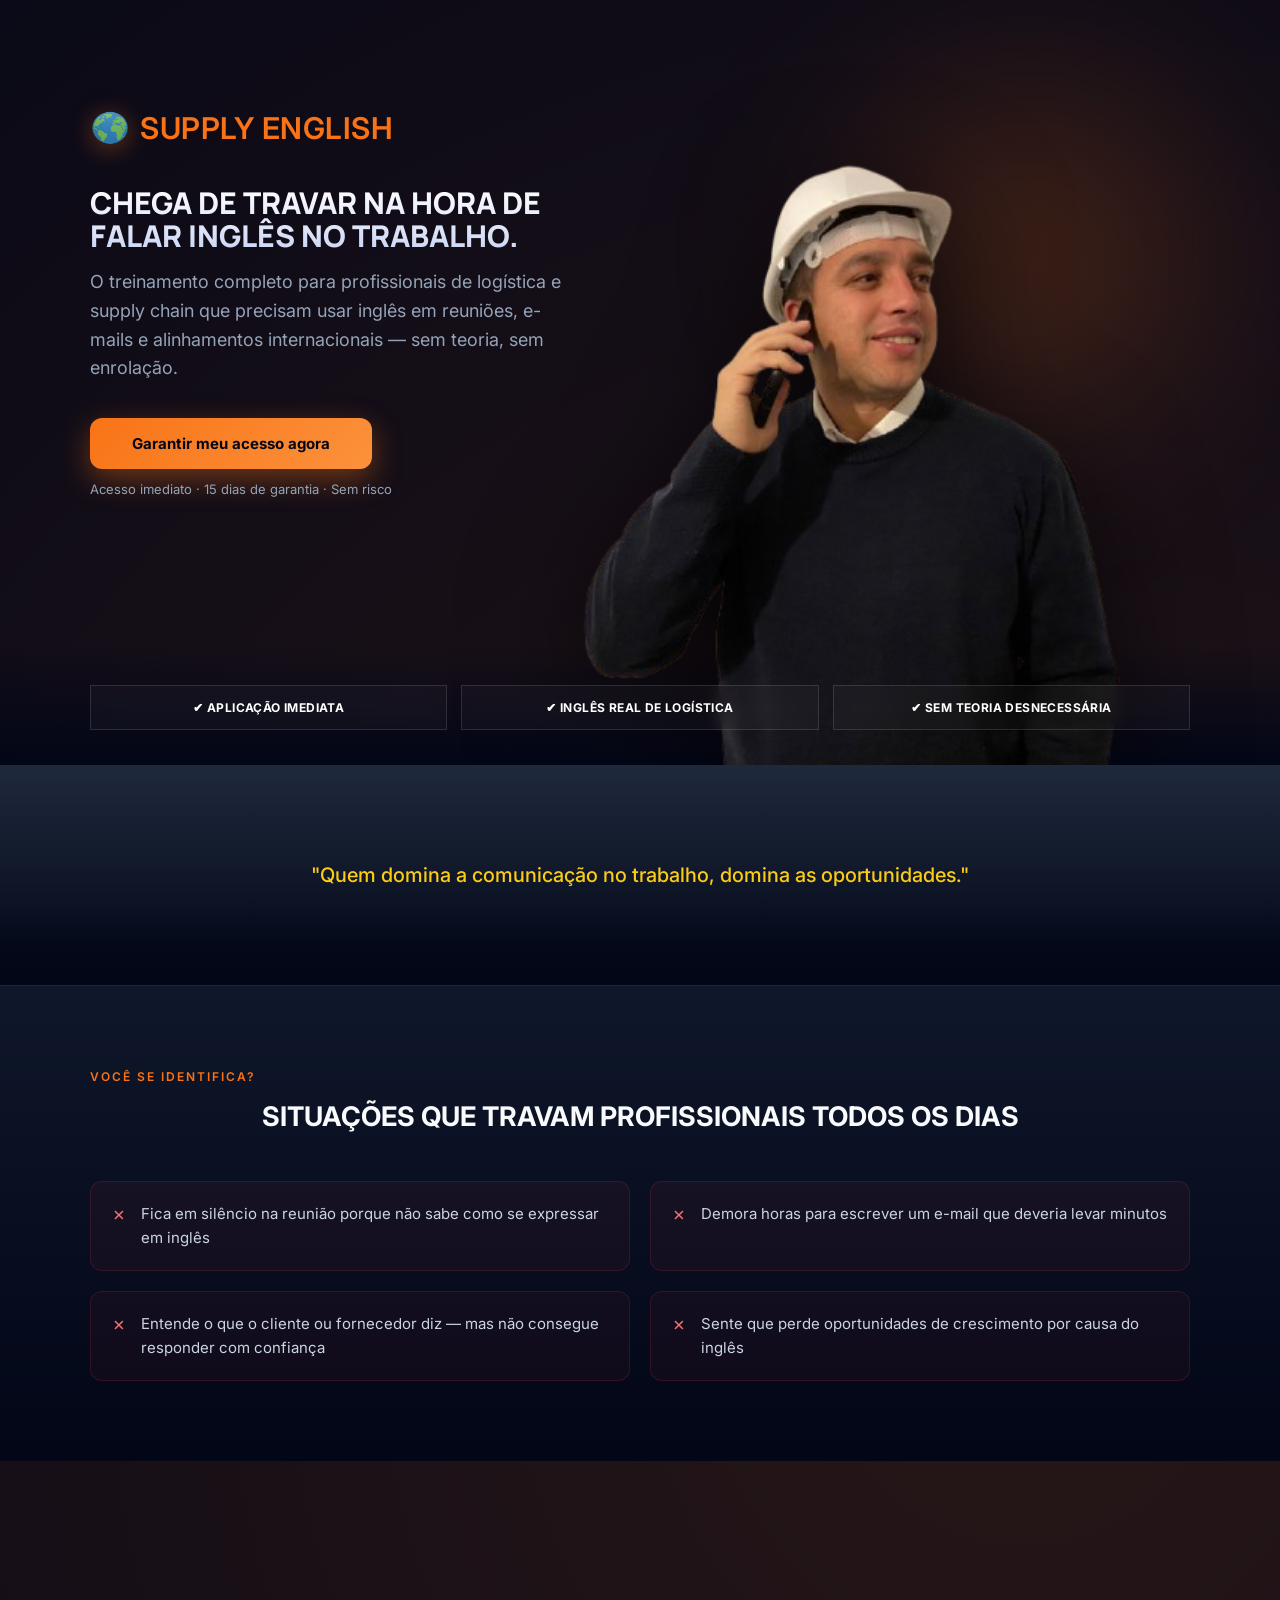
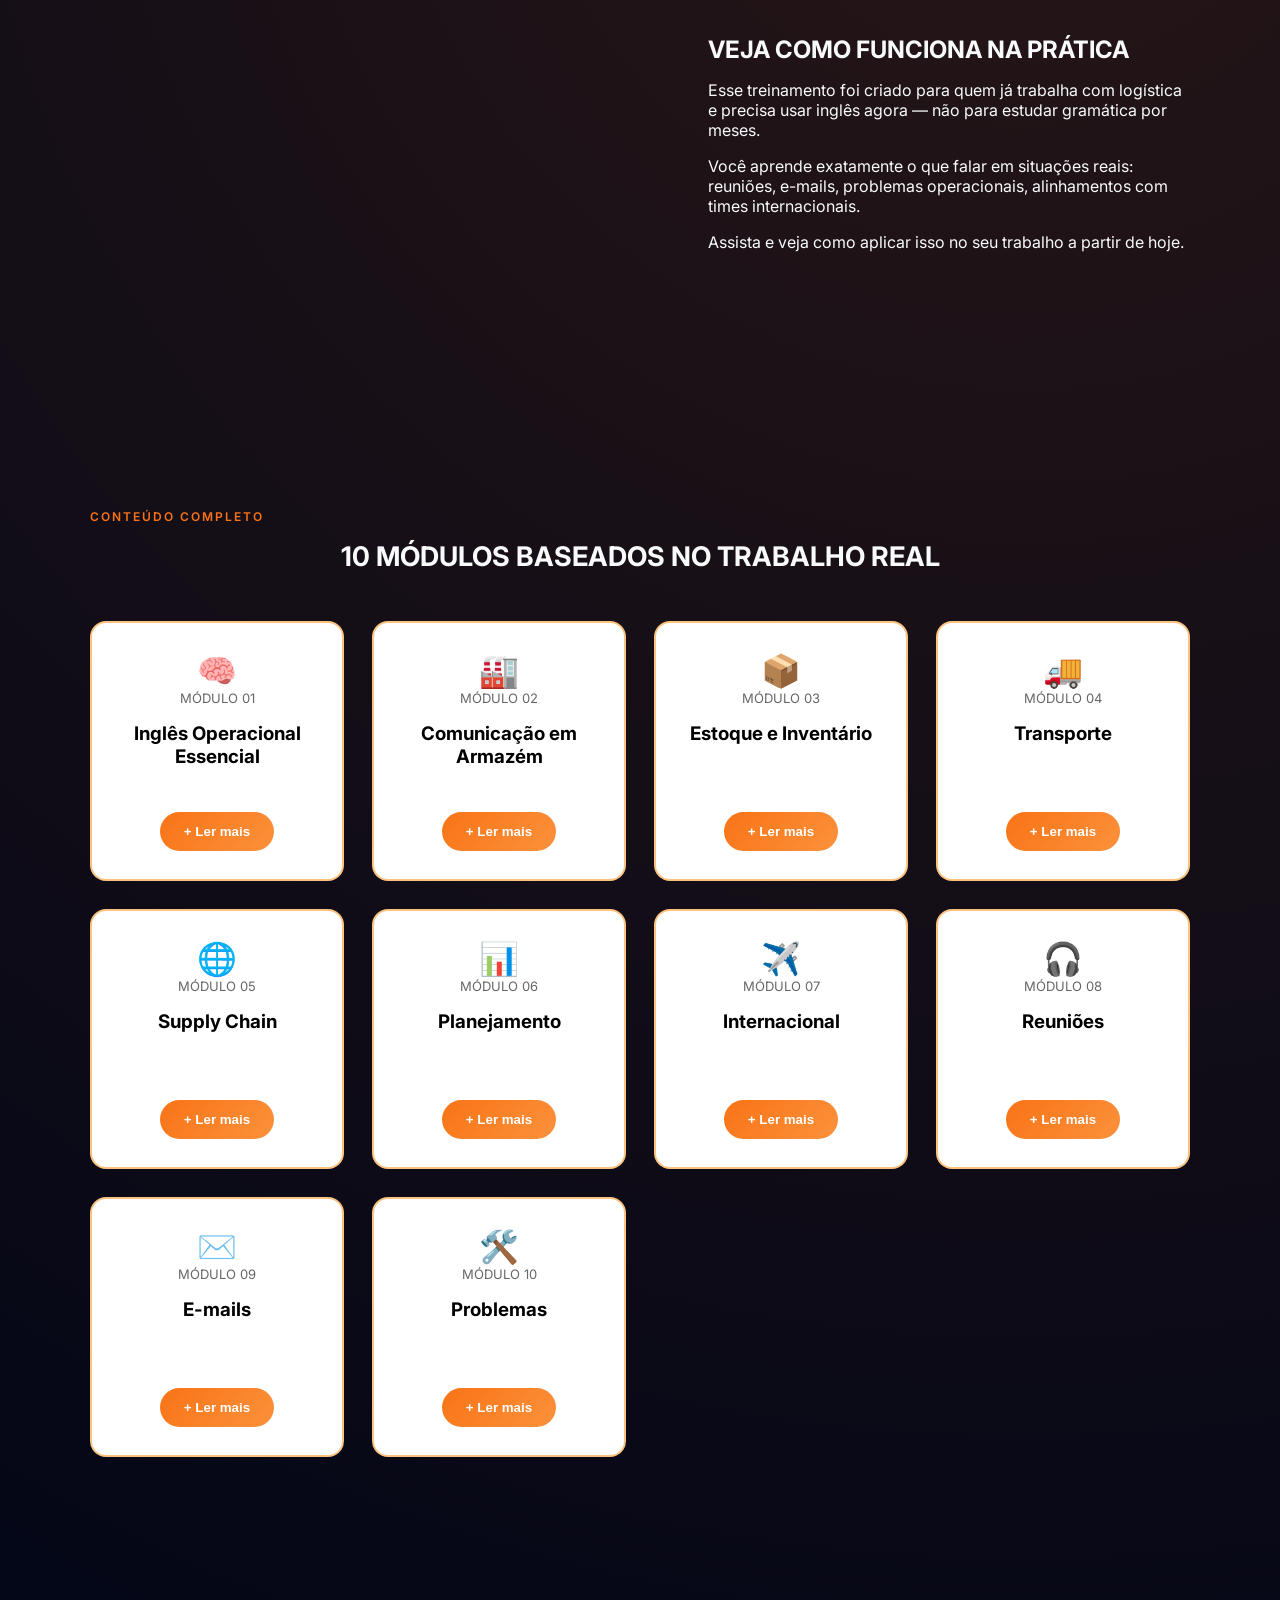
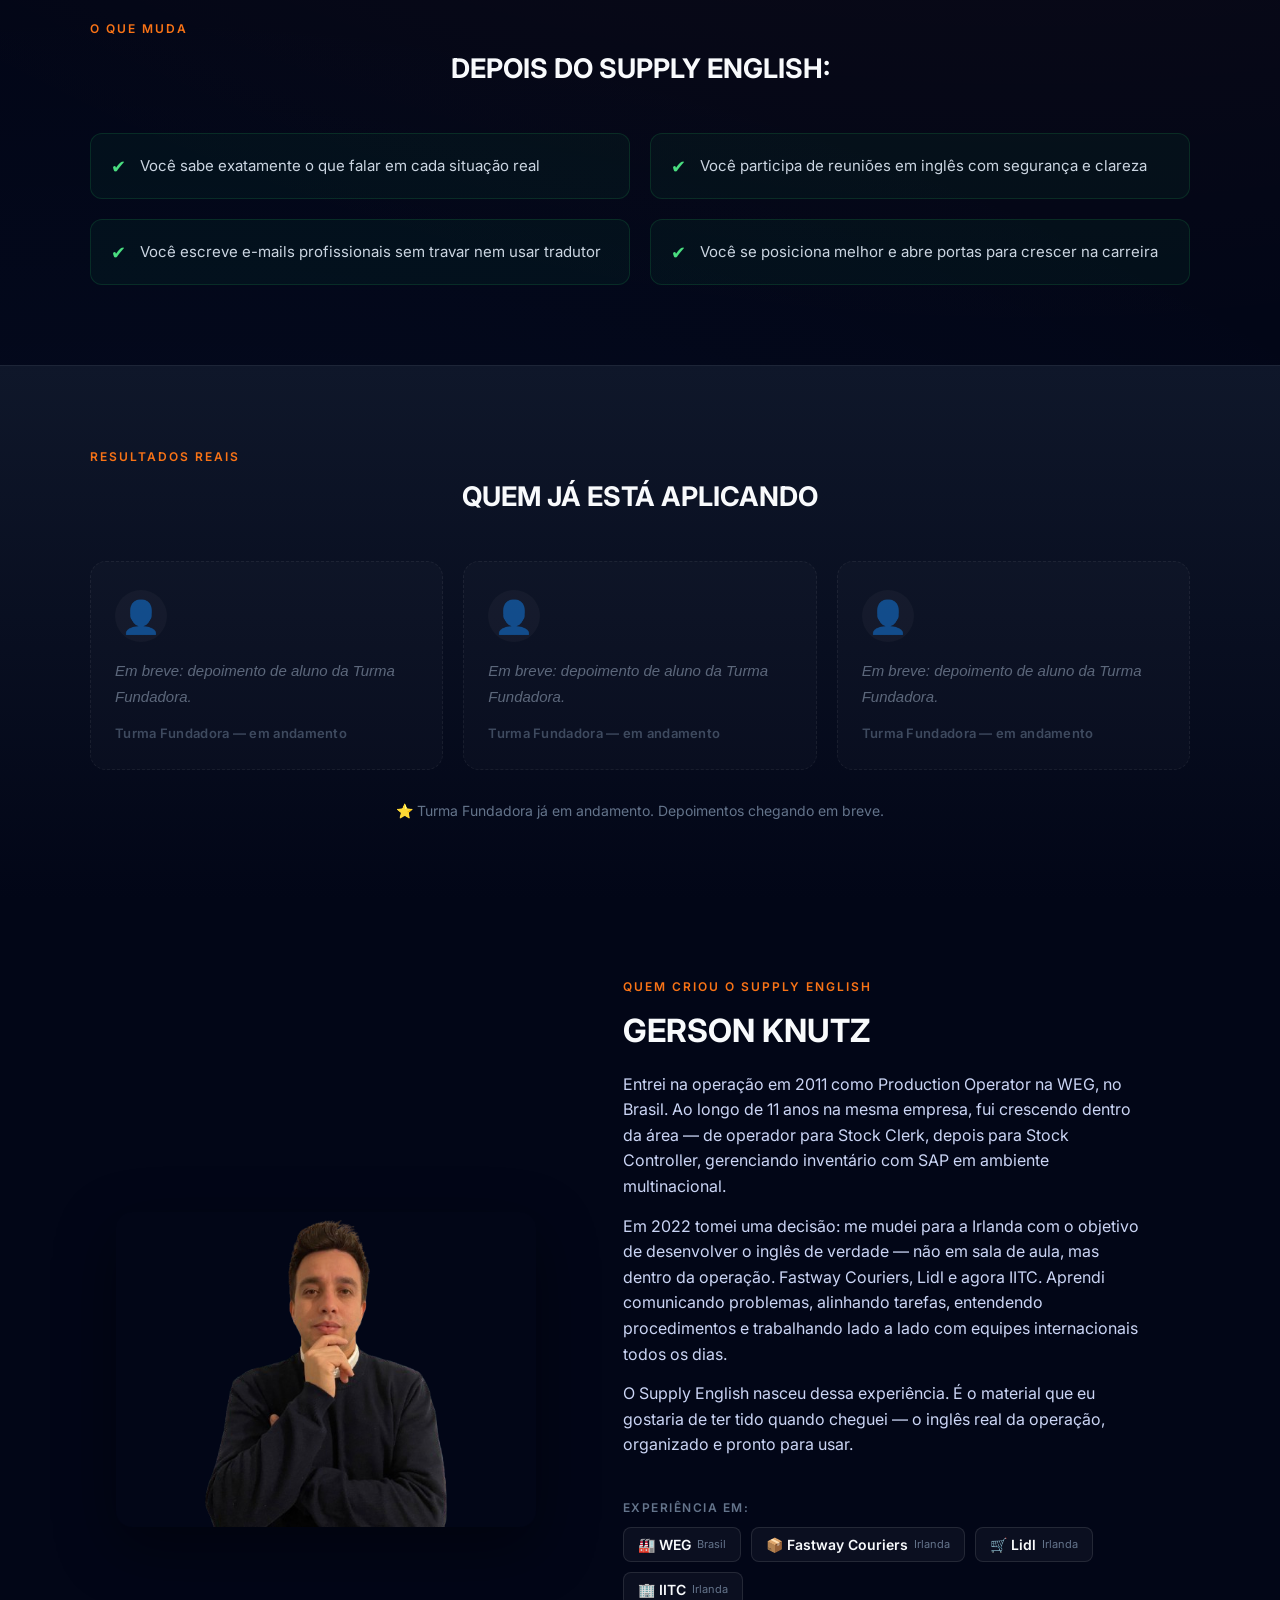
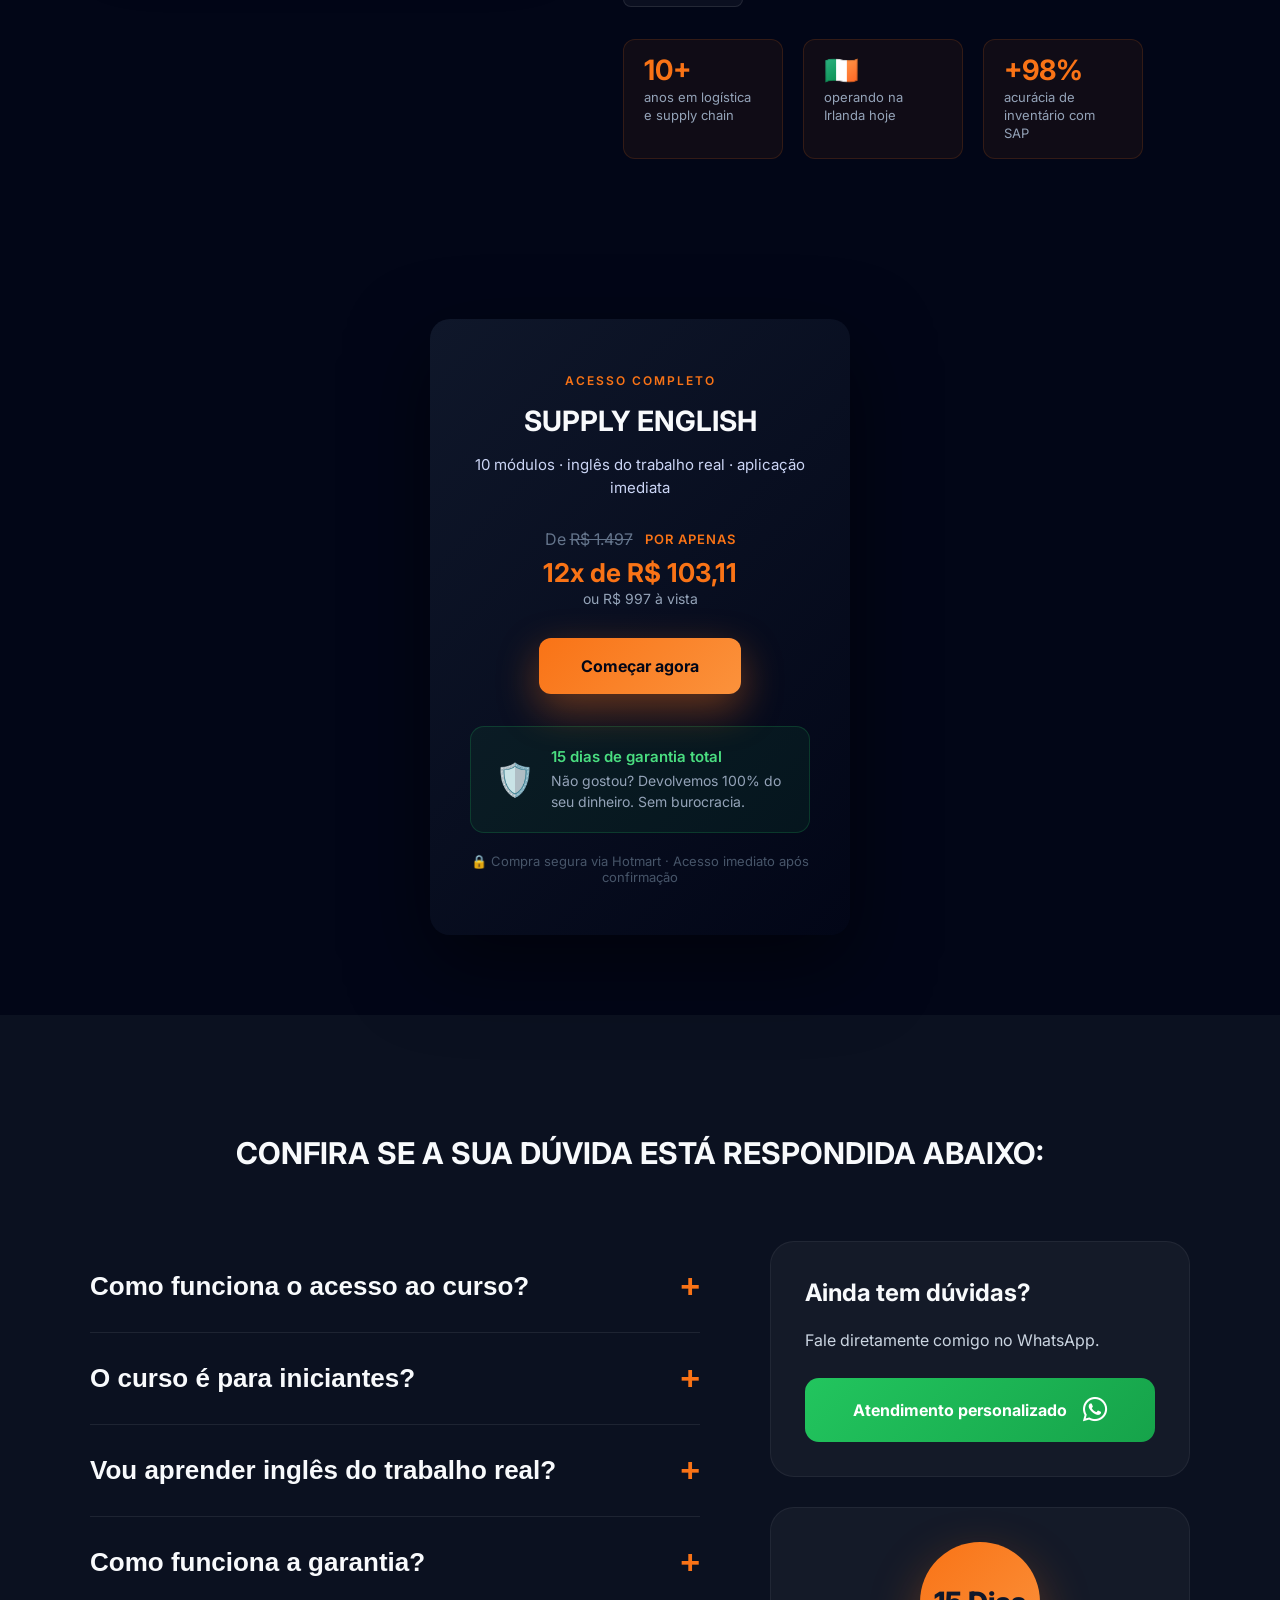
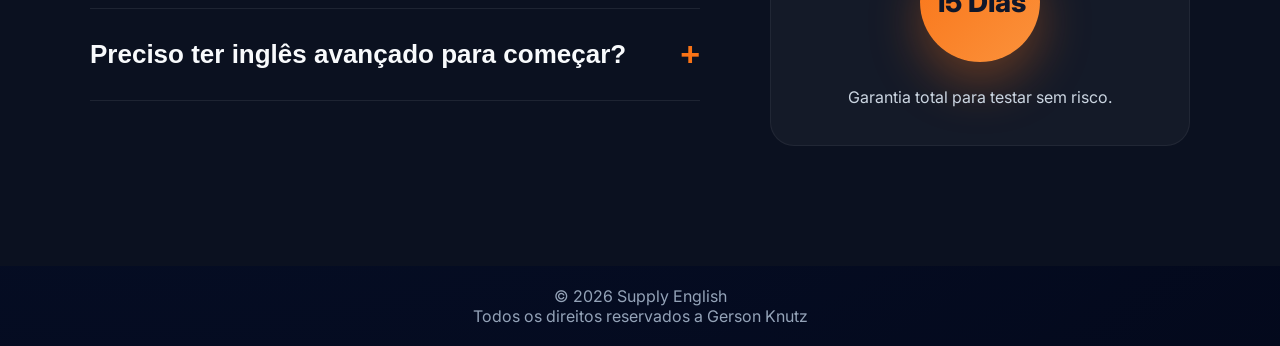
==== commit ef5fcbbb: "New Update" ====
--- a/main.html
+++ b/main.html
@@ -3,99 +3,99 @@
 <head>
   <meta charset="UTF-8" />
   <meta name="viewport" content="width=device-width, initial-scale=1.0"/>
-
   <title>Supply English | Inglês para Logística</title>
-
   <meta name="description" content="Inglês prático para profissionais de logística, supply chain e operações internacionais.">
-
-  <!-- FONTES -->
   <link href="https://fonts.googleapis.com/css2?family=Inter:wght@400;500;600&family=Manrope:wght@600;700;800&display=swap" rel="stylesheet">
-
-  <!-- CSS -->
   <link rel="stylesheet" href="./css/variables.css">
   <link rel="stylesheet" href="./css/global.css">
   <link rel="stylesheet" href="./css/main.css">
-
   <link rel="icon" href="./imagem/globo.png" type="image/png" />
-  <link 
-  rel="stylesheet" 
-  href="https://cdnjs.cloudflare.com/ajax/libs/font-awesome/6.5.1/css/all.min.css"
-/>
+  <link rel="stylesheet" href="https://cdnjs.cloudflare.com/ajax/libs/font-awesome/6.5.1/css/all.min.css"/>
 </head>
-
 <body>
 
 <!-- HERO -->
 <section class="hero hero-main">
-
   <div class="container hero-grid">
 
-    <!-- TEXTO -->
+    <!-- foto dentro do grid para reordenar no mobile -->
+    <div class="hero-image-grid">
+      <img src="./imagem/first-picture.png" alt="Gerson Knutz">
+    </div>
+
     <div class="hero-text">
 
-      <!-- BRAND -->
       <div class="brand">
         <img src="./imagem/globo.png" alt="Supply English">
         <span>Supply English</span>
       </div>
 
-      <!-- HEADLINE -->
       <h1>
-        Você trabalha com logística e trava na hora de falar inglês?
+        Chega de travar na hora de falar inglês no trabalho.
       </h1>
 
-      <!-- SUB -->
       <p class="subtitle">
-        Aprenda o inglês usado no dia a dia do trabalho — e comece a usar já nas próximas reuniões, e-mails e alinhamentos.
+        O treinamento completo para profissionais de logística e supply chain que precisam usar inglês em reuniões, e-mails e alinhamentos internacionais — sem teoria, sem enrolação.
       </p>
 
-      <!-- CTA -->
       <div class="hero-actions">
-
         <a href="https://go.hotmart.com/K103445396P?dp=1"
            target="_blank"
            rel="noopener noreferrer"
            class="cta-button">
-
-          Garantir meu acesso
-
+          Garantir meu acesso agora
         </a>
-
-      </div>
-
-    </div>
-
-  </div>
-
-  <!-- IMAGEM -->
+        <p class="hero-cta-sub">Acesso imediato · 15 dias de garantia · Sem risco</p>
+      </div>
+
+    </div>
+
+  </div>
+
+  <!-- foto absoluta para desktop (mantém o design original) -->
   <div class="hero-image">
     <img src="./imagem/first-picture.png" alt="Gerson Knutz">
   </div>
 
-  <!-- PROOF FORA DO TEXTO -->
   <div class="hero-proof">
-
-    <div class="proof-item">
-      ✔ Aplicação imediata
-    </div>
-
-    <div class="proof-item">
-      ✔ Inglês real de logística
-    </div>
-
-    <div class="proof-item">
-      ✔ Sem teoria desnecessária
-    </div>
-
-  </div>
-
-</section>
-
+    <div class="proof-item">✔ Aplicação imediata</div>
+    <div class="proof-item">✔ Inglês real de logística</div>
+    <div class="proof-item">✔ Sem teoria desnecessária</div>
+  </div>
+</section>
+
+<!-- QUOTE -->
 <section class="quote-section">
   <div class="container">
     <p class="quote">
-      “Quem domina a comunicação no trabalho, domina as oportunidades.”
+      "Quem domina a comunicação no trabalho, domina as oportunidades."
     </p>
+  </div>
+</section>
+
+<!-- DOR -->
+<section class="section section-pain">
+  <div class="container">
+    <p class="label-tag">Você se identifica?</p>
+    <h2 class="section-title">Situações que travam profissionais todos os dias</h2>
+    <div class="pain-grid">
+      <div class="pain-item">
+        <span class="pain-x">✗</span>
+        <p>Fica em silêncio na reunião porque não sabe como se expressar em inglês</p>
+      </div>
+      <div class="pain-item">
+        <span class="pain-x">✗</span>
+        <p>Demora horas para escrever um e-mail que deveria levar minutos</p>
+      </div>
+      <div class="pain-item">
+        <span class="pain-x">✗</span>
+        <p>Entende o que o cliente ou fornecedor diz — mas não consegue responder com confiança</p>
+      </div>
+      <div class="pain-item">
+        <span class="pain-x">✗</span>
+        <p>Sente que perde oportunidades de crescimento por causa do inglês</p>
+      </div>
+    </div>
   </div>
 </section>
 
@@ -103,33 +103,25 @@
 <section class="section video-section">
   <div class="container">
     <div class="video-grid">
-
       <div class="video-wrapper">
-        <iframe 
+        <iframe
           src="https://www.youtube.com/embed/SEU_VIDEO_AQUI"
-          frameborder="0" 
+          frameborder="0"
           allowfullscreen>
         </iframe>
       </div>
-
       <div class="video-text">
-        <h2>Assista e entenda como isso funciona na prática</h2>
-
+        <h2>Veja como funciona na prática</h2>
         <p class="text">
-          Esse treinamento foi criado para quem já trabalha com logística
-          e precisa usar inglês no dia a dia — não para estudar teoria.
+          Esse treinamento foi criado para quem já trabalha com logística e precisa usar inglês agora — não para estudar gramática por meses.
         </p>
-
         <p class="text">
-          Aqui você aprende exatamente o que dizer em situações reais:
-          reuniões, e-mails, problemas operacionais e alinhamentos.
+          Você aprende exatamente o que falar em situações reais: reuniões, e-mails, problemas operacionais, alinhamentos com times internacionais.
         </p>
-
         <p class="text">
-          Assista ao vídeo e entenda como aplicar isso diretamente no seu trabalho.
+          Assista e veja como aplicar isso no seu trabalho a partir de hoje.
         </p>
       </div>
-
     </div>
   </div>
 </section>
@@ -137,11 +129,9 @@
 <!-- MÓDULOS -->
 <section id="modulos" class="section">
   <div class="container">
-    <h2 class="section-title">Explore o que você vai aprender:</h2>
-
+    <p class="label-tag">Conteúdo completo</p>
+    <h2 class="section-title">10 módulos baseados no trabalho real</h2>
     <div class="modules-grid">
-
-      <!-- MÓDULO 01 -->
       <div class="module-box">
         <div class="module-icon">🧠</div>
         <span class="module-number">MÓDULO 01</span>
@@ -151,11 +141,9 @@
           <li>Use English at Work</li>
           <li>Use Action Verbs</li>
           <li>Align and Confirm Tasks</li>
-          <li> Speak Clearly at Work</li>
-        </ul>
-      </div>
-
-      <!-- MÓDULO 02 -->
+          <li>Speak Clearly at Work</li>
+        </ul>
+      </div>
       <div class="module-box">
         <div class="module-icon">🏭</div>
         <span class="module-number">MÓDULO 02</span>
@@ -168,8 +156,6 @@
           <li>Align Daily Tasks</li>
         </ul>
       </div>
-
-      <!-- MÓDULO 03 -->
       <div class="module-box">
         <div class="module-icon">📦</div>
         <span class="module-number">MÓDULO 03</span>
@@ -182,8 +168,6 @@
           <li>Update Inventory Status</li>
         </ul>
       </div>
-
-      <!-- MÓDULO 04 -->
       <div class="module-box">
         <div class="module-icon">🚚</div>
         <span class="module-number">MÓDULO 04</span>
@@ -193,11 +177,9 @@
           <li>Report Delays</li>
           <li>Explain Causes</li>
           <li>Update Customers</li>
-          <li> Reschedule Deliveries</li>
-        </ul>
-      </div>
-
-      <!-- MÓDULO 05 -->
+          <li>Reschedule Deliveries</li>
+        </ul>
+      </div>
       <div class="module-box">
         <div class="module-icon">🌐</div>
         <span class="module-number">MÓDULO 05</span>
@@ -210,8 +192,6 @@
           <li>Align Operations</li>
         </ul>
       </div>
-
-      <!-- MÓDULO 06 -->
       <div class="module-box">
         <div class="module-icon">📊</div>
         <span class="module-number">MÓDULO 06</span>
@@ -223,8 +203,6 @@
           <li>Negotiate Deadlines</li>
         </ul>
       </div>
-
-      <!-- MÓDULO 07 -->
       <div class="module-box">
         <div class="module-icon">✈️</div>
         <span class="module-number">MÓDULO 07</span>
@@ -237,8 +215,6 @@
           <li>Avoid Misunderstandings</li>
         </ul>
       </div>
-
-      <!-- MÓDULO 08 -->
       <div class="module-box">
         <div class="module-icon">🎧</div>
         <span class="module-number">MÓDULO 08</span>
@@ -247,12 +223,10 @@
         <ul class="module-details">
           <li>Join Calls with Confidence</li>
           <li>Confirm Understanding</li>
-          <li> Ask Questions in Meetings</li>
-          <li> Speak Clearly in Calls</li>
-        </ul>
-      </div>
-
-      <!-- MÓDULO 09 -->
+          <li>Ask Questions in Meetings</li>
+          <li>Speak Clearly in Calls</li>
+        </ul>
+      </div>
       <div class="module-box">
         <div class="module-icon">✉️</div>
         <span class="module-number">MÓDULO 09</span>
@@ -265,8 +239,6 @@
           <li>Share Updates Clearly</li>
         </ul>
       </div>
-
-      <!-- MÓDULO 10 -->
       <div class="module-box">
         <div class="module-icon">🛠️</div>
         <span class="module-number">MÓDULO 10</span>
@@ -276,265 +248,220 @@
           <li>Explain Problems Clearly</li>
           <li>Take Responsibility</li>
           <li>Propose Solutions</li>
-          <li>Align Next Stepss</li>
-        </ul>
-      </div>
-
-    </div>
-  </div>
-</section>
-
+          <li>Align Next Steps</li>
+        </ul>
+      </div>
+    </div>
+  </div>
+</section>
+
+<!-- TRANSFORMAÇÃO -->
 <section class="section">
   <div class="container">
-
-    <h2>O que muda depois do Supply English:</h2>
-
-    <div class="grid">
-      <p>✔ Você sabe o que falar nas situações reais</p>
-      <p>✔ Você participa de reuniões com segurança</p>
-      <p>✔ Você escreve e-mails sem travar</p>
-      <p>✔ Você se posiciona melhor profissionalmente</p>
-    </div>
-
-  </div>
-</section>
-
+    <p class="label-tag">O que muda</p>
+    <h2 class="section-title">Depois do Supply English:</h2>
+    <div class="grid transform-grid">
+      <div class="transform-item">
+        <span class="transform-check">✔</span>
+        <p>Você sabe exatamente o que falar em cada situação real</p>
+      </div>
+      <div class="transform-item">
+        <span class="transform-check">✔</span>
+        <p>Você participa de reuniões em inglês com segurança e clareza</p>
+      </div>
+      <div class="transform-item">
+        <span class="transform-check">✔</span>
+        <p>Você escreve e-mails profissionais sem travar nem usar tradutor</p>
+      </div>
+      <div class="transform-item">
+        <span class="transform-check">✔</span>
+        <p>Você se posiciona melhor e abre portas para crescer na carreira</p>
+      </div>
+    </div>
+  </div>
+</section>
+
+<!-- DEPOIMENTOS -->
+<section class="section section-depoimentos">
+  <div class="container">
+    <p class="label-tag">Resultados reais</p>
+    <h2 class="section-title">Quem já está aplicando</h2>
+    <div class="depoimentos-grid">
+      <div class="depoimento-box depoimento-placeholder">
+        <div class="depoimento-avatar">👤</div>
+        <p class="depoimento-texto"><em>Em breve: depoimento de aluno da Turma Fundadora.</em></p>
+        <span class="depoimento-nome">Turma Fundadora — em andamento</span>
+      </div>
+      <div class="depoimento-box depoimento-placeholder">
+        <div class="depoimento-avatar">👤</div>
+        <p class="depoimento-texto"><em>Em breve: depoimento de aluno da Turma Fundadora.</em></p>
+        <span class="depoimento-nome">Turma Fundadora — em andamento</span>
+      </div>
+      <div class="depoimento-box depoimento-placeholder">
+        <div class="depoimento-avatar">👤</div>
+        <p class="depoimento-texto"><em>Em breve: depoimento de aluno da Turma Fundadora.</em></p>
+        <span class="depoimento-nome">Turma Fundadora — em andamento</span>
+      </div>
+    </div>
+    <p class="depoimentos-obs">⭐ Turma Fundadora já em andamento. Depoimentos chegando em breve.</p>
+  </div>
+</section>
+
+<!-- AUTOR -->
 <section class="section author">
   <div class="container author-grid">
-
-    <!-- FOTO -->
     <div class="author-image">
       <img src="./imagem/foto-perfil-removebg-preview.png" alt="Gerson Knutz">
     </div>
-
-    <!-- TEXTO -->
     <div class="author-text">
-
-      <h2>Quem está por trás do Supply English </h2>
-
-      <p class="text"><strong>Gerson Knutz</strong></p>
+      <p class="label-tag">Quem criou o Supply English</p>
+      <h2>Gerson Knutz</h2>
 
       <p class="text">
-        Profissional de logística com mais de 10 anos de experiência operacional,
-        atuando em ambientes internacionais na Irlanda.
+        Entrei na operação em 2011 como Production Operator na WEG, no Brasil. Ao longo de 11 anos na mesma empresa, fui crescendo dentro da área — de operador para Stock Clerk, depois para Stock Controller, gerenciando inventário com SAP em ambiente multinacional.
       </p>
-
+ 
       <p class="text">
-        Uso inglês todos os dias no trabalho — em situações reais,
-        como alinhamentos, problemas operacionais e comunicação com times internacionais.
+        Em 2022 tomei uma decisão: me mudei para a Irlanda com o objetivo de desenvolver o inglês de verdade — não em sala de aula, mas dentro da operação. Fastway Couriers, Lidl e agora IITC. Aprendi comunicando problemas, alinhando tarefas, entendendo procedimentos e trabalhando lado a lado com equipes internacionais todos os dias.
       </p>
-
+ 
       <p class="text">
-        O Supply English nasceu exatamente dessa necessidade:
-        aprender o inglês que realmente é usado no trabalho.
+        O Supply English nasceu dessa experiência. É o material que eu gostaria de ter tido quando cheguei — o inglês real da operação, organizado e pronto para usar.
       </p>
 
-      <p class="text">
-        Sem teoria desnecessária.<br>
-        Sem inglês genérico.<br>
-        Só o que você precisa para se comunicar no dia a dia.
-      </p>
-
-    </div>
-
-  </div>
-</section>
-
-<!-- CTA FINAL (REFORÇO) -->
+      <div class="empresas-label">Experiência em:</div>
+      <div class="empresas-grid">
+        <div class="empresa-badge">🏭 WEG <span>Brasil</span></div>
+        <div class="empresa-badge">📦 Fastway Couriers <span>Irlanda</span></div>
+        <div class="empresa-badge">🛒 Lidl <span>Irlanda</span></div>
+        <div class="empresa-badge">🏢 IITC <span>Irlanda</span></div>
+      </div>
+
+      <div class="author-stats">
+        <div class="author-stat">
+          <span class="stat-numero">10+</span>
+          <span class="stat-desc">anos em logística e supply chain</span>
+        </div>
+        <div class="author-stat">
+          <span class="stat-numero">🇮🇪</span>
+          <span class="stat-desc">operando na Irlanda hoje</span>
+        </div>
+        <div class="author-stat">
+          <span class="stat-numero">+98%</span>
+          <span class="stat-desc">acurácia de inventário com SAP</span>
+        </div>
+      </div>
+
+    </div>
+  </div>
+</section>
+
+<!-- OFERTA -->
 <section class="offer-box-section">
   <div class="container">
-
     <div class="offer-box">
-
+      <p class="label-tag" style="color: var(--orange);">Acesso completo</p>
       <h2>SUPPLY ENGLISH</h2>
-
-      <p class="offer-text">
-        Tenha acesso imediato ao treinamento completo<br>
-        e aprenda o inglês do trabalho real na logística.
-      </p>
-
+      <p class="offer-text">10 módulos · inglês do trabalho real · aplicação imediata</p>
+      <div class="offer-anchor">
+        <span class="anchor-de">De <s>R$ 1.497</s></span>
+        <span class="anchor-por">por apenas</span>
+      </div>
       <div class="offer-price">
-        <span class="price-main">12x de R$103,11</span>
-        <span class="price-alt">ou R$997 à vista</span>
-      </div>
-
+        <span class="price-main">12x de R$ 103,11</span>
+        <span class="price-alt">ou R$ 997 à vista</span>
+      </div>
       <a href="https://go.hotmart.com/K103445396P?dp=1" class="cta-offer" target="_blank">
         Começar agora
       </a>
-
-    </div>
-
-  </div>
-</section>
-
+      <div class="guarantee-strip">
+        <div class="guarantee-icon">🛡️</div>
+        <div class="guarantee-text">
+          <strong>15 dias de garantia total</strong>
+          <span>Não gostou? Devolvemos 100% do seu dinheiro. Sem burocracia.</span>
+        </div>
+      </div>
+      <p class="offer-seguro">🔒 Compra segura via Hotmart · Acesso imediato após confirmação</p>
+    </div>
+  </div>
+</section>
+
+<!-- FAQ -->
 <section class="faq-section">
-
-  <div class="container">
-
-    <h2 class="faq-title">
-      Confira se a sua dúvida está respondida abaixo:
-    </h2>
-
+  <div class="container">
+    <h2 class="faq-title">Confira se a sua dúvida está respondida abaixo:</h2>
     <div class="faq-layout">
-
-      <!-- FAQ -->
       <div class="faq-list">
-
-        <!-- ITEM -->
         <div class="faq-item">
-
           <button class="faq-question">
-
-            <span>
-              Como funciona o acesso ao curso?
-            </span>
-
+            <span>Como funciona o acesso ao curso?</span>
             <span class="faq-icon">+</span>
-
           </button>
-
           <div class="faq-answer">
-
-            <p>
-               Após a confirmação do pagamento, você receberá um e-mail com as instruções para criar seu login e acessar a plataforma.
-            </p>
-
-            <p>
-                Você terá acesso às aulas por 1 ano completo, podendo assistir quando quiser pelo computador ou celular.
-            </p>
-
+            <p>Após a confirmação do pagamento, você receberá um e-mail com as instruções para criar seu login e acessar a plataforma.</p>
+            <p>Você terá acesso às aulas por 1 ano completo, podendo assistir quando quiser pelo computador ou celular.</p>
           </div>
-
-        </div>
-
-        <!-- ITEM -->
+        </div>
         <div class="faq-item">
-
           <button class="faq-question">
-
-            <span>
-              O curso é para iniciantes?
-            </span>
-
+            <span>O curso é para iniciantes?</span>
             <span class="faq-icon">+</span>
-
           </button>
-
           <div class="faq-answer">
-
-            <p>
-              Sim. O conteúdo foi criado para profissionais da logística que precisam usar inglês no trabalho real.
-            </p>
-
+            <p>Sim. O conteúdo foi criado para profissionais da logística que precisam usar inglês no trabalho real — independente do nível atual.</p>
           </div>
-
-        </div>
-
-        <!-- ITEM -->
+        </div>
         <div class="faq-item">
-
           <button class="faq-question">
-
-            <span>
-              Vou aprender inglês do trabalho real?
-            </span>
-
+            <span>Vou aprender inglês do trabalho real?</span>
             <span class="faq-icon">+</span>
-
           </button>
-
           <div class="faq-answer">
-
-            <p>
-              Sim. O foco do Supply English é ensinar frases, vocabulário e situações usadas em operações, armazém, reuniões e comunicação internacional.
-            </p>
-
+            <p>Sim. O foco é ensinar frases, vocabulário e situações usadas em operações, armazém, reuniões e comunicação internacional — nada genérico.</p>
           </div>
-
-        </div>
-
-        <!-- ITEM -->
+        </div>
         <div class="faq-item">
-
           <button class="faq-question">
-
-            <span>
-              Como funciona a garantia?
-            </span>
-
+            <span>Como funciona a garantia?</span>
             <span class="faq-icon">+</span>
-
           </button>
-
           <div class="faq-answer">
-
-            <p>
-              Você possui 15 dias de garantia para testar o conteúdo com segurança.
-            </p>
-
+            <p>Você tem 15 dias para testar o conteúdo com total segurança. Se não gostar por qualquer motivo, devolvemos 100% do valor pago — sem perguntas.</p>
           </div>
-
-        </div>
-
-      </div>
-
-      <!-- BOX LATERAL -->
+        </div>
+        <div class="faq-item">
+          <button class="faq-question">
+            <span>Preciso ter inglês avançado para começar?</span>
+            <span class="faq-icon">+</span>
+          </button>
+          <div class="faq-answer">
+            <p>Não. O Supply English foi desenhado para quem tem inglês básico ou intermediário e quer aplicar diretamente no contexto de logística e supply chain.</p>
+          </div>
+        </div>
+      </div>
       <div class="faq-side">
-
         <div class="faq-support">
-
-          <h3>
-            Ainda tem dúvidas sobre o Supply English?
-          </h3>
-
-          <p>
-            Fale diretamente comigo no WhatsApp.
-          </p>
-
-         <a 
-            href="https://wa.me/353851234567"
-            target="_blank"
-            class="faq-whatsapp">
-
-
-               Atendimento personalizado
-
-
+          <h3>Ainda tem dúvidas?</h3>
+          <p>Fale diretamente comigo no WhatsApp.</p>
+          <a href="https://wa.me/353834877499" target="_blank" class="faq-whatsapp">
+            Atendimento personalizado
             <i class="fa-brands fa-whatsapp"></i>
           </a>
-
-        </div>
-
+        </div>
         <div class="faq-guarantee">
-
-          <div class="guarantee-badge">
-            15 Dias
-          </div>
-
-          <p>
-            Garantia total para testar o conteúdo sem risco.
-          </p>
-
-        </div>
-
-      </div>
-
-    </div>
-
-  </div>
-
+          <div class="guarantee-badge">15 Dias</div>
+          <p>Garantia total para testar sem risco.</p>
+        </div>
+      </div>
+    </div>
+  </div>
 </section>
 
 <!-- FOOTER -->
 <footer class="footer">
   <div class="container">
-
     <p>© 2026 Supply English</p>
-
-    <p class="footer-note">
-      Todos os direitos reservados a Gerson Knutz
-    </p>
-
+    <p class="footer-note">Todos os direitos reservados a Gerson Knutz</p>
   </div>
 </footer>
 
--- a/css/main.css
+++ b/css/main.css
@@ -1386,4 +1386,450 @@
     max-width: 240px;
   }
 
+}
+
+/* =========================================
+   ADIÇÕES AO MAIN.CSS — Supply English
+   Cole no final do seu main.css existente
+========================================= */
+
+/* LABEL TAG */
+.label-tag {
+  display: inline-block;
+  font-size: 12px;
+  font-weight: 600;
+  letter-spacing: 2px;
+  text-transform: uppercase;
+  color: var(--orange);
+  margin-bottom: 16px;
+}
+
+/* HERO CTA SUB */
+.hero-cta-sub {
+  font-size: 13px;
+  color: var(--gray);
+  margin-top: 12px;
+  margin-bottom: 0;
+}
+
+/* =========================================
+   SEÇÃO DOR
+========================================= */
+
+.section-pain {
+  background: linear-gradient(180deg, #0f172a, #020617);
+  position: relative;
+}
+
+.section-pain::before {
+  content: "";
+  position: absolute;
+  top: 0; left: 0;
+  width: 100%; height: 1px;
+  background: rgba(255,255,255,0.06);
+}
+
+.pain-grid {
+  display: grid;
+  grid-template-columns: repeat(2, 1fr);
+  gap: 20px;
+  margin-top: 40px;
+}
+
+.pain-item {
+  display: flex;
+  align-items: flex-start;
+  gap: 14px;
+  background: rgba(239,68,68,0.05);
+  border: 1px solid rgba(239,68,68,0.15);
+  border-radius: 12px;
+  padding: 20px;
+}
+
+.pain-x {
+  font-size: 18px;
+  color: #f87171;
+  flex-shrink: 0;
+  margin-top: 2px;
+}
+
+.pain-item p {
+  font-size: 15px;
+  color: #cbd5e1;
+  line-height: 1.6;
+  margin: 0;
+}
+
+/* =========================================
+   TRANSFORMAÇÃO
+========================================= */
+
+.transform-grid {
+  display: grid;
+  grid-template-columns: repeat(2, 1fr);
+  gap: 20px;
+  margin-top: 40px;
+}
+
+.transform-item {
+  display: flex;
+  align-items: flex-start;
+  gap: 14px;
+  background: rgba(34,197,94,0.05);
+  border: 1px solid rgba(34,197,94,0.15);
+  border-radius: 12px;
+  padding: 20px;
+}
+
+.transform-check {
+  font-size: 18px;
+  color: #4ade80;
+  flex-shrink: 0;
+  margin-top: 2px;
+}
+
+.transform-item p {
+  font-size: 15px;
+  color: #cbd5e1;
+  line-height: 1.6;
+  margin: 0;
+}
+
+/* =========================================
+   DEPOIMENTOS
+========================================= */
+
+.section-depoimentos {
+  background: linear-gradient(180deg, #0f172a, #020617);
+  position: relative;
+}
+
+.section-depoimentos::before {
+  content: "";
+  position: absolute;
+  top: 0; left: 0;
+  width: 100%; height: 1px;
+  background: rgba(255,255,255,0.06);
+}
+
+.depoimentos-grid {
+  display: grid;
+  grid-template-columns: repeat(3, 1fr);
+  gap: 20px;
+  margin-top: 40px;
+}
+
+.depoimento-box {
+  background: rgba(255,255,255,0.03);
+  border: 1px solid rgba(255,255,255,0.08);
+  border-radius: 16px;
+  padding: 28px 24px;
+  display: flex;
+  flex-direction: column;
+  gap: 16px;
+}
+
+.depoimento-placeholder {
+  border-style: dashed;
+  border-color: rgba(255,255,255,0.1);
+  opacity: 0.6;
+}
+
+.depoimento-avatar {
+  font-size: 32px;
+  width: 52px;
+  height: 52px;
+  background: rgba(255,255,255,0.05);
+  border-radius: 50%;
+  display: flex;
+  align-items: center;
+  justify-content: center;
+}
+
+.depoimento-texto {
+  font-size: 15px;
+  color: #94a3b8;
+  line-height: 1.7;
+  margin: 0;
+  flex: 1;
+}
+
+.depoimento-nome {
+  font-size: 13px;
+  font-weight: 600;
+  color: #64748b;
+  letter-spacing: 0.3px;
+}
+
+.depoimentos-obs {
+  text-align: center;
+  font-size: 14px;
+  color: #64748b;
+  margin-top: 32px;
+}
+
+/* =========================================
+   OFERTA — ANCORAGEM + GARANTIA
+========================================= */
+
+.offer-anchor {
+  display: flex;
+  align-items: center;
+  justify-content: center;
+  gap: 12px;
+  margin-bottom: 8px;
+}
+
+.anchor-de {
+  font-size: 16px;
+  color: #64748b;
+}
+
+.anchor-de s {
+  color: #64748b;
+}
+
+.anchor-por {
+  font-size: 13px;
+  font-weight: 600;
+  letter-spacing: 1px;
+  text-transform: uppercase;
+  color: var(--orange);
+}
+
+.guarantee-strip {
+  display: flex;
+  align-items: center;
+  gap: 16px;
+  background: rgba(34,197,94,0.07);
+  border: 1px solid rgba(34,197,94,0.2);
+  border-radius: 14px;
+  padding: 20px 24px;
+  margin-top: 32px;
+  text-align: left;
+}
+
+.guarantee-icon {
+  font-size: 32px;
+  flex-shrink: 0;
+}
+
+.guarantee-text {
+  display: flex;
+  flex-direction: column;
+  gap: 4px;
+}
+
+.guarantee-text strong {
+  font-size: 15px;
+  color: #4ade80;
+  font-weight: 600;
+}
+
+.guarantee-text span {
+  font-size: 14px;
+  color: #94a3b8;
+  line-height: 1.5;
+}
+
+.offer-seguro {
+  font-size: 13px;
+  color: #475569;
+  margin-top: 20px;
+}
+
+/* =========================================
+   RESPONSIVO
+========================================= */
+
+@media (max-width: 768px) {
+
+  .pain-grid,
+  .transform-grid {
+    grid-template-columns: 1fr;
+  }
+
+  .depoimentos-grid {
+    grid-template-columns: 1fr;
+  }
+
+  .guarantee-strip {
+    flex-direction: column;
+    text-align: center;
+    padding: 20px 16px;
+  }
+
+  .offer-anchor {
+    flex-direction: column;
+    gap: 4px;
+  }
+
+}
+
+/* =========================================
+   HERO IMAGE GRID (foto dentro do grid)
+   — visível só no mobile, escondida no desktop
+========================================= */
+
+.hero-image-grid {
+  display: none; /* esconde no desktop — a foto absoluta já aparece */
+}
+
+/* =========================================
+   HERO PROOF — fix mobile
+========================================= */
+
+@media (max-width: 900px) {
+
+  /* mostra a foto do grid, esconde a absoluta */
+  .hero-image-grid {
+    display: flex;
+    justify-content: center;
+    order: -1; /* foto aparece ANTES do texto no mobile */
+  }
+
+  .hero-image-grid img {
+    width: 100%;
+    max-width: 320px;
+    object-fit: contain;
+    filter: drop-shadow(0 20px 40px rgba(0,0,0,0.6));
+  }
+
+  .hero-image {
+    display: none; /* esconde a foto absoluta no mobile */
+  }
+
+  /* proof items: linha por linha, sem cortar */
+  .hero-proof {
+    position: relative;
+    bottom: auto;
+    left: auto;
+    transform: none;
+    flex-direction: column;
+    align-items: center;
+    gap: 10px;
+    margin-top: 32px;
+    padding: 0 5%;
+    width: 100%;
+    max-width: 100%;
+  }
+
+  .proof-item {
+    width: 100%;
+    max-width: 420px;
+    text-align: center;
+    white-space: normal;
+    font-size: 13px;
+    padding: 14px 16px;
+  }
+
+}
+
+@media (max-width: 480px) {
+  .proof-item {
+    font-size: 12px;
+    padding: 12px 14px;
+  }
+}
+
+/* =========================================
+   AUTHOR STATS
+========================================= */
+
+.author-stats {
+  display: flex;
+  gap: 20px;
+  margin-top: 32px;
+  flex-wrap: wrap;
+}
+
+.author-stat {
+  display: flex;
+  flex-direction: column;
+  gap: 4px;
+  background: rgba(249,115,22,0.06);
+  border: 1px solid rgba(249,115,22,0.15);
+  border-radius: 12px;
+  padding: 16px 20px;
+  flex: 1;
+  min-width: 120px;
+}
+
+.stat-numero {
+  font-size: 28px;
+  font-weight: 700;
+  color: var(--orange);
+  line-height: 1;
+}
+
+.stat-desc {
+  font-size: 13px;
+  color: #94a3b8;
+  line-height: 1.4;
+}
+
+@media (max-width: 768px) {
+  .author-stats {
+    flex-direction: column;
+    gap: 12px;
+  }
+
+  .author-stat {
+    flex-direction: row;
+    align-items: center;
+    gap: 16px;
+  }
+
+  .stat-numero {
+    font-size: 24px;
+    min-width: 52px;
+  }
+}
+
+/* =========================
+   EMPRESAS (AUTHOR SECTION)
+========================= */
+.empresas-label {
+  font-size: 12px;
+  font-weight: 600;
+  letter-spacing: 1.5px;
+  text-transform: uppercase;
+  color: #64748b;
+  margin-top: 28px;
+  margin-bottom: 12px;
+}
+
+.empresas-grid {
+  display: flex;
+  flex-wrap: wrap;
+  gap: 10px;
+}
+
+.empresa-badge {
+  display: inline-flex;
+  align-items: center;
+  gap: 6px;
+  background: rgba(255,255,255,0.04);
+  border: 1px solid rgba(255,255,255,0.1);
+  border-radius: 8px;
+  padding: 8px 14px;
+  font-size: 14px;
+  font-weight: 600;
+  color: #f8fafc;
+  white-space: nowrap;
+}
+
+.empresa-badge span {
+  font-size: 11px;
+  font-weight: 400;
+  color: #64748b;
+}
+
+@media (max-width: 768px) {
+  .empresas-grid {
+    justify-content: center;
+  }
+  .empresas-label {
+    text-align: center;
+  }
 }
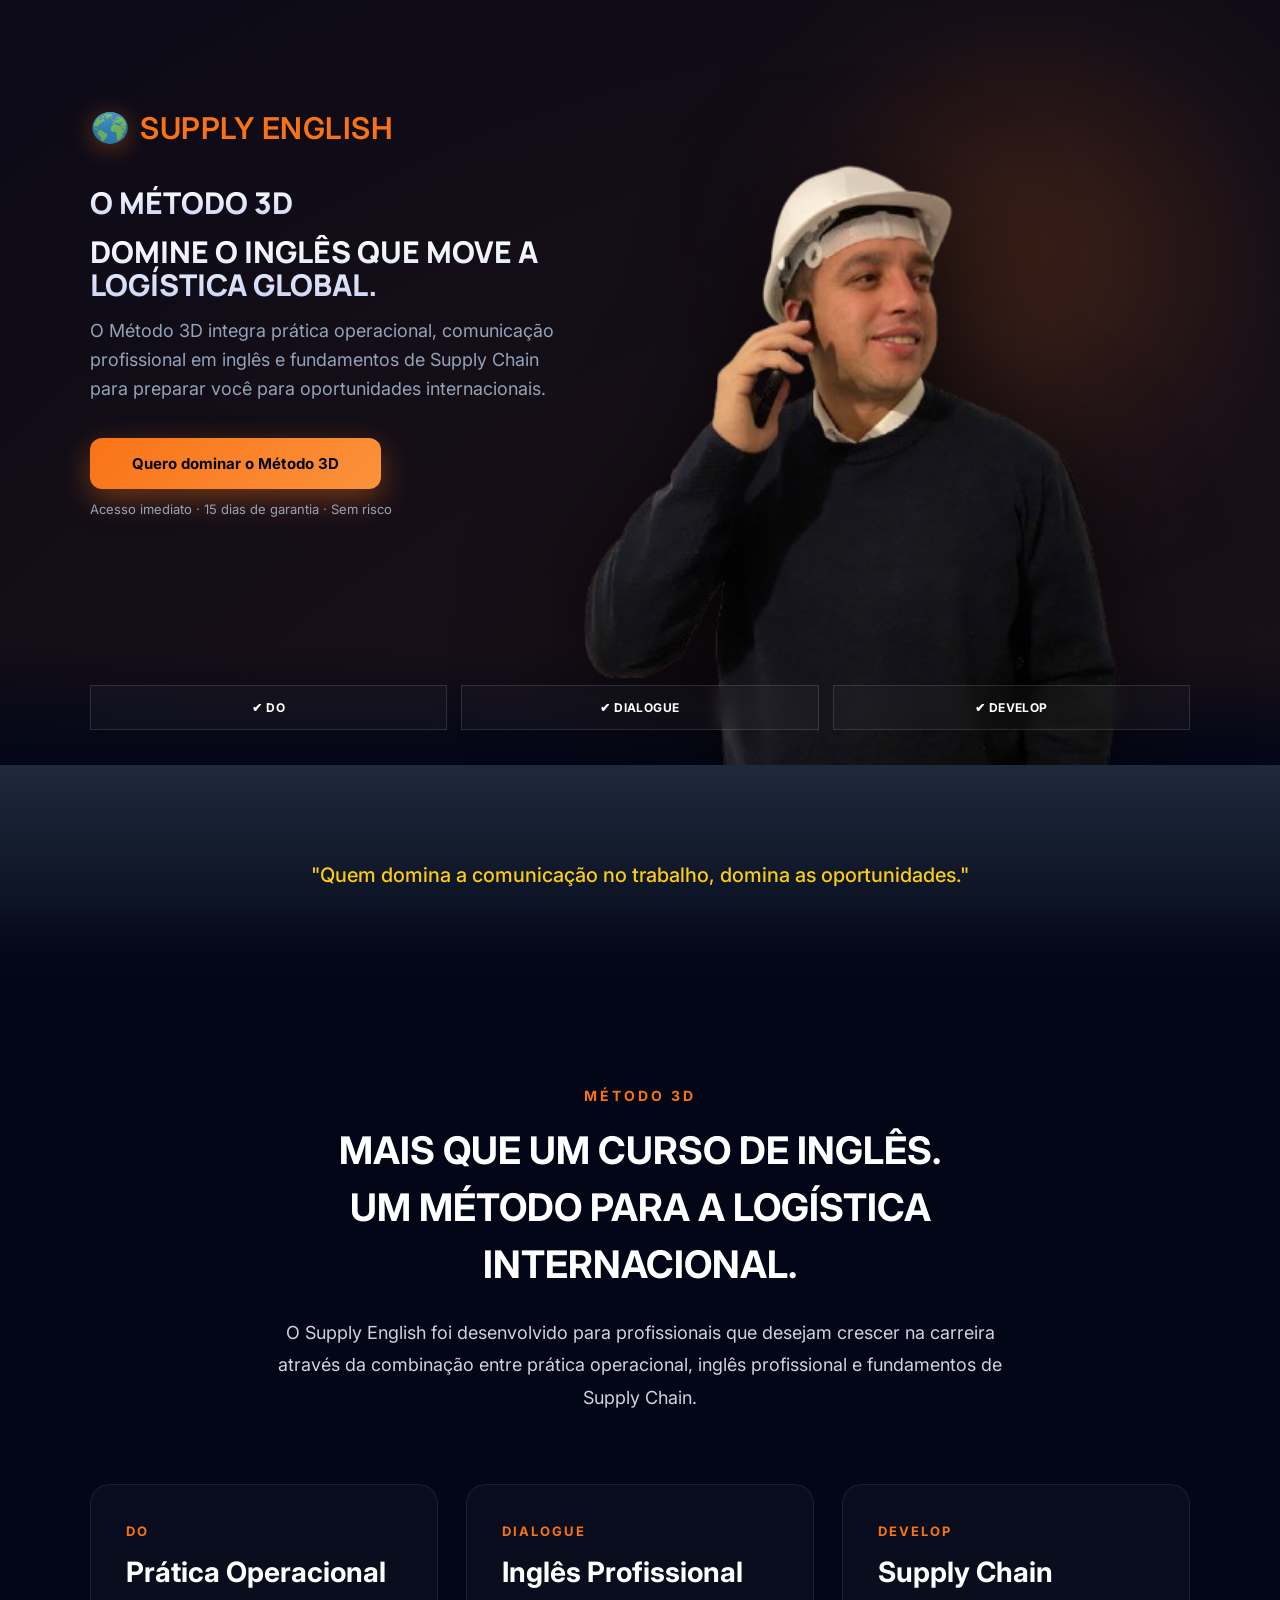
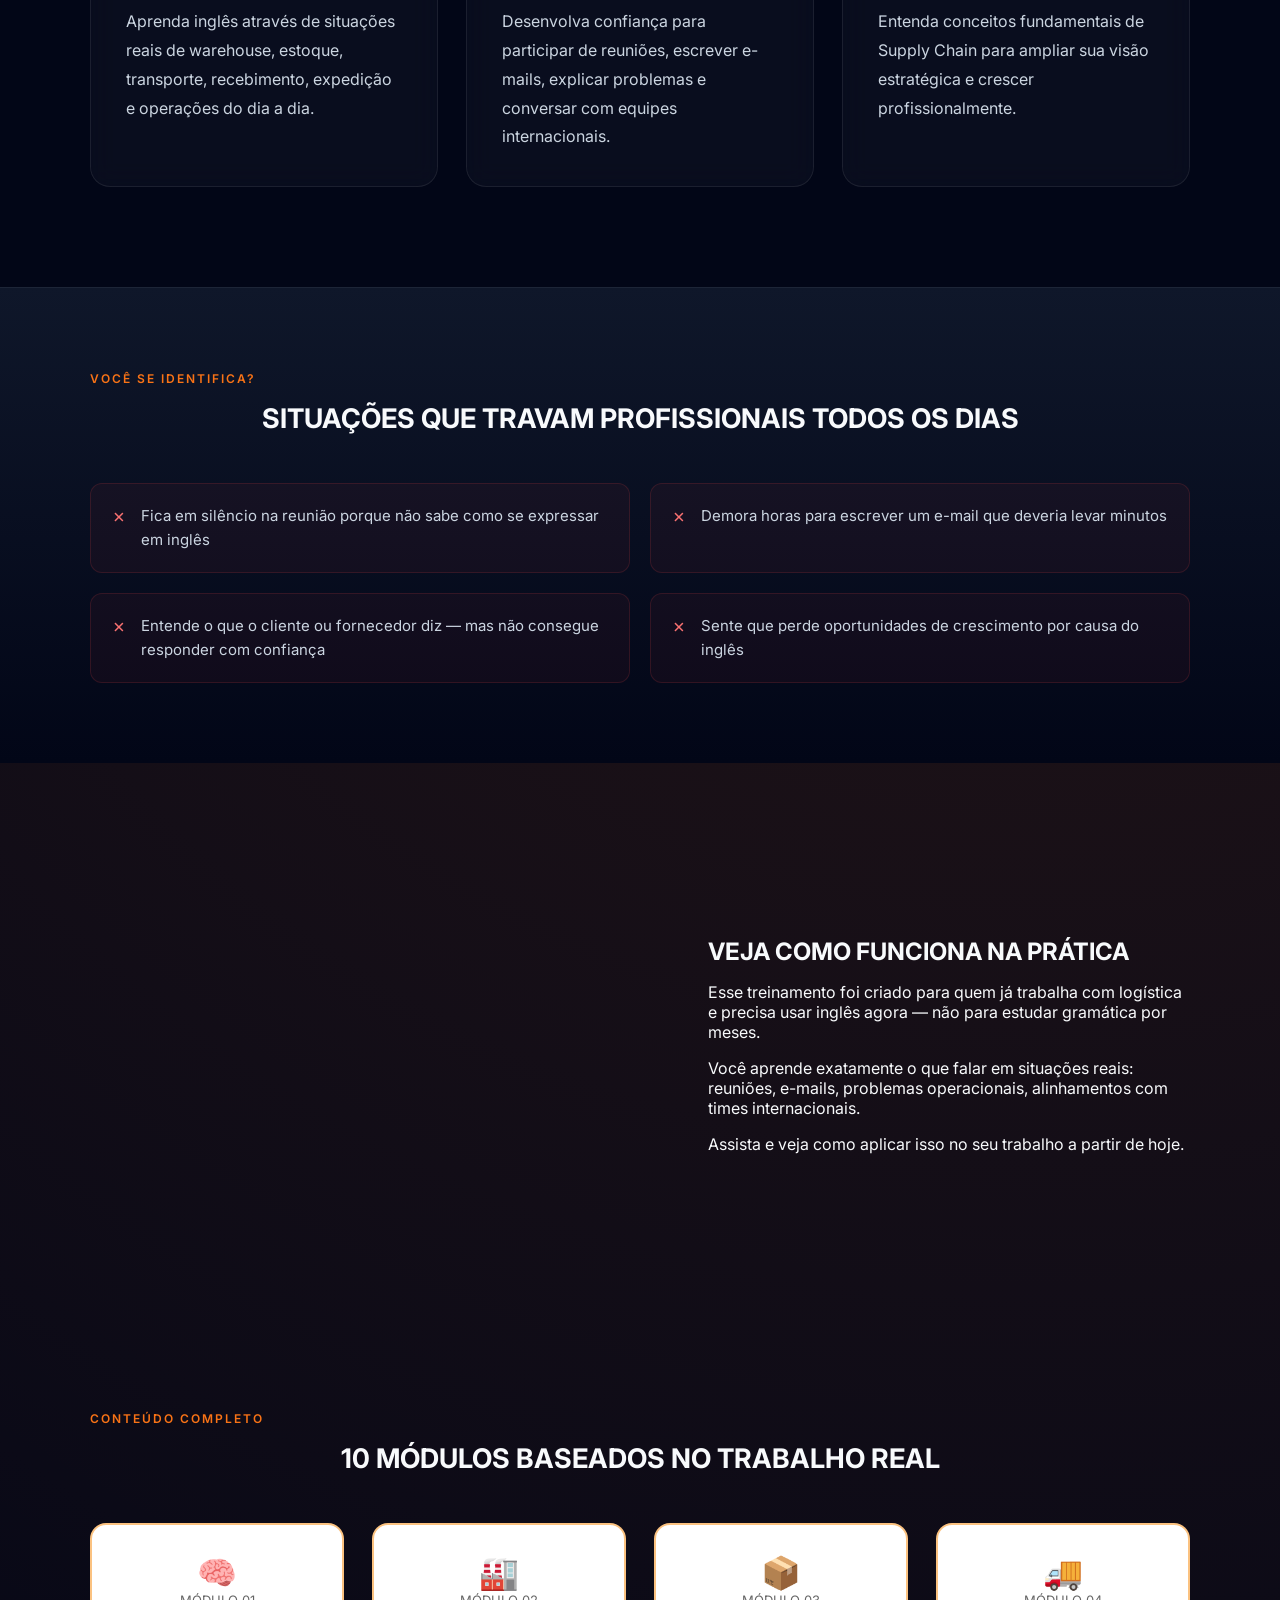
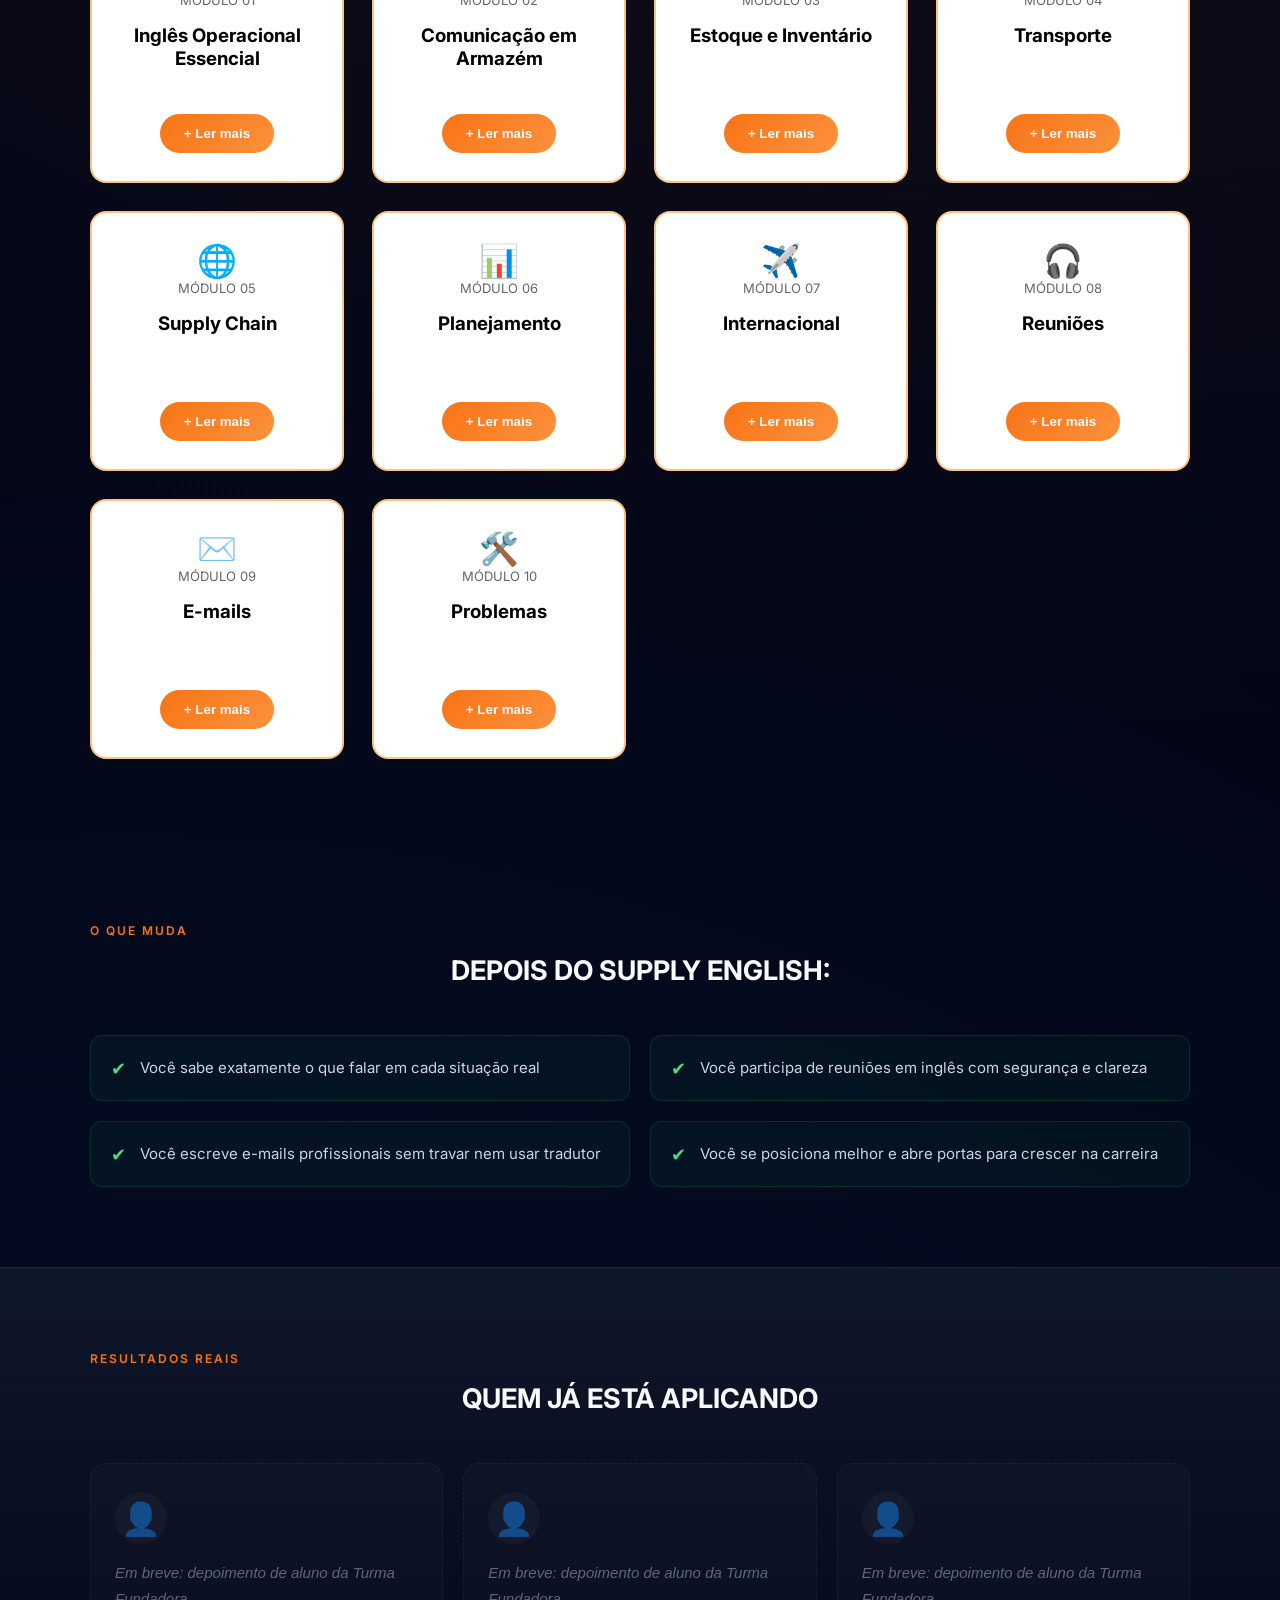
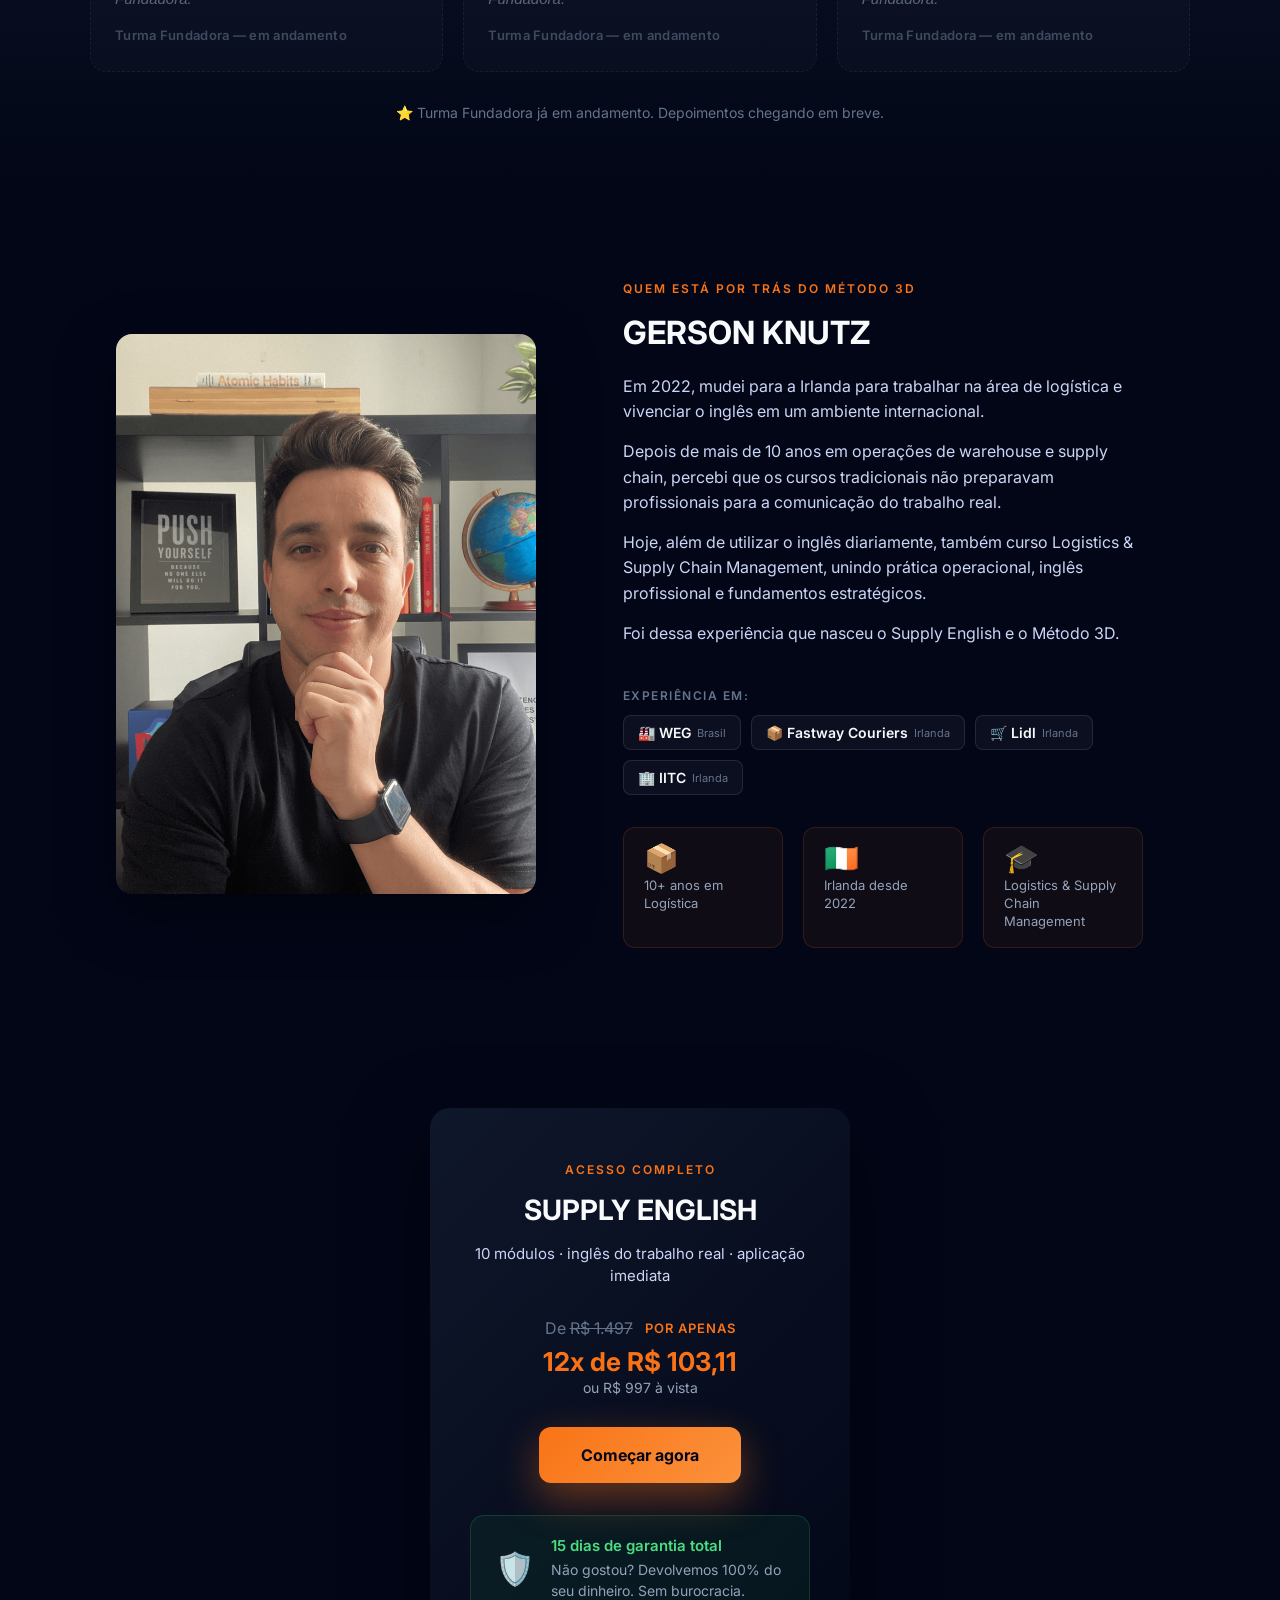
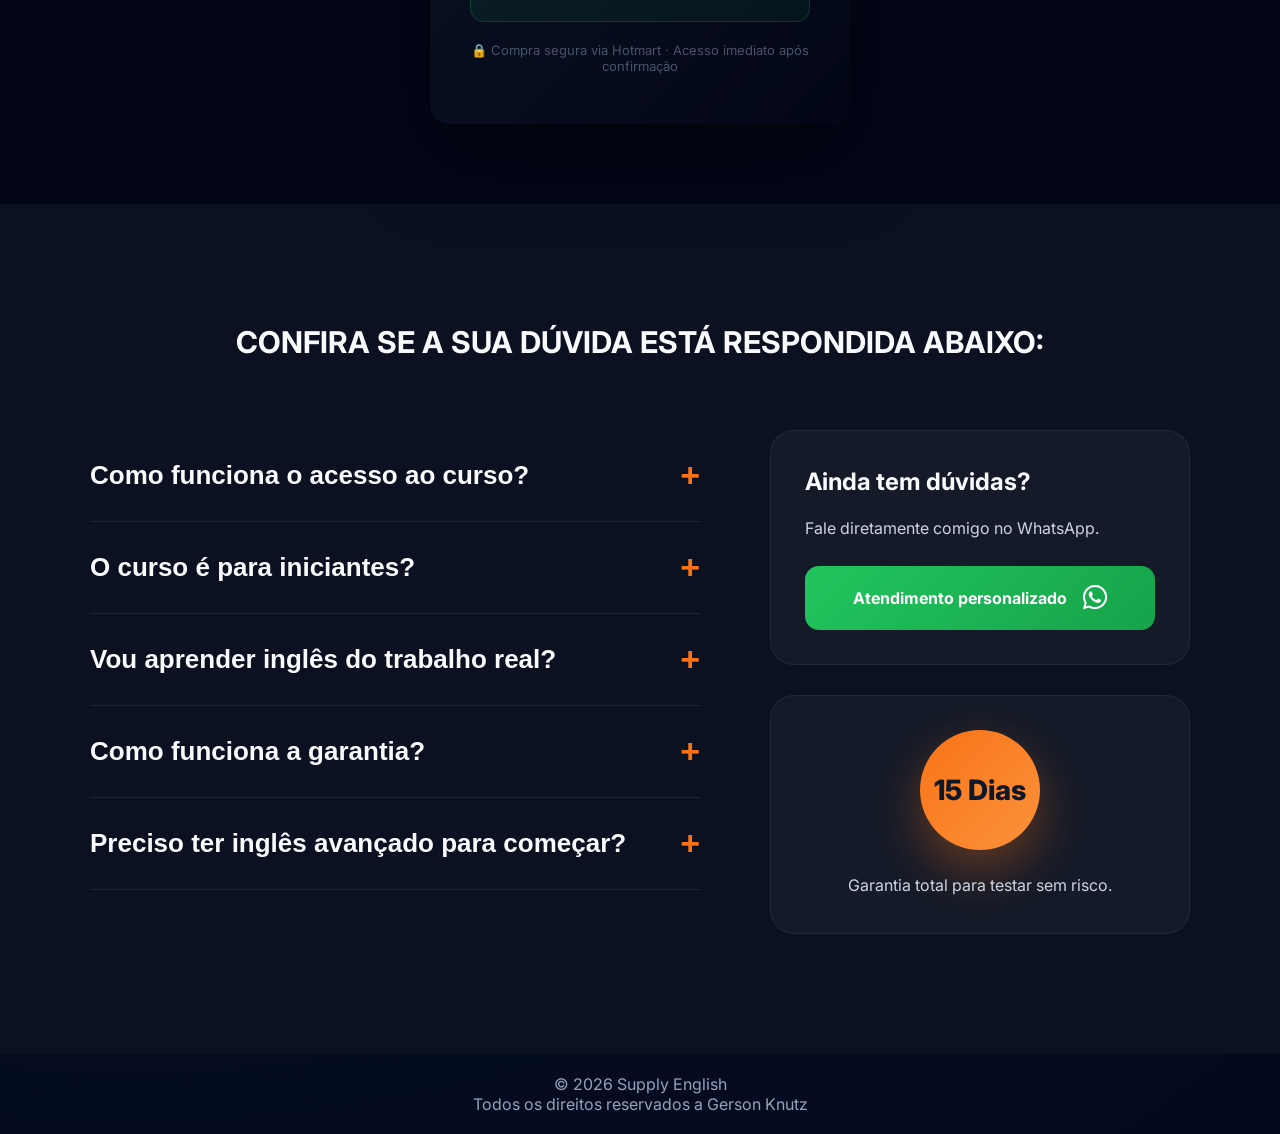
==== commit 25e9faf7: "New-update" ====
--- a/main.html
+++ b/main.html
@@ -29,21 +29,24 @@
         <img src="./imagem/globo.png" alt="Supply English">
         <span>Supply English</span>
       </div>
-
-      <h1>
-        Chega de travar na hora de falar inglês no trabalho.
-      </h1>
-
-      <p class="subtitle">
-        O treinamento completo para profissionais de logística e supply chain que precisam usar inglês em reuniões, e-mails e alinhamentos internacionais — sem teoria, sem enrolação.
-      </p>
+        <h1>
+        O MÉTODO 3D
+        </h1>
+        <h1>
+        Domine o inglês que move a logística  global.
+        </h1>
+
+        <p class="subtitle">
+        O Método 3D integra prática operacional, comunicação profissional em inglês e fundamentos de Supply Chain para preparar você para oportunidades internacionais.
+        </p>
+     
 
       <div class="hero-actions">
         <a href="https://go.hotmart.com/K103445396P?dp=1"
            target="_blank"
            rel="noopener noreferrer"
            class="cta-button">
-          Garantir meu acesso agora
+          Quero dominar o Método 3D
         </a>
         <p class="hero-cta-sub">Acesso imediato · 15 dias de garantia · Sem risco</p>
       </div>
@@ -58,9 +61,9 @@
   </div>
 
   <div class="hero-proof">
-    <div class="proof-item">✔ Aplicação imediata</div>
-    <div class="proof-item">✔ Inglês real de logística</div>
-    <div class="proof-item">✔ Sem teoria desnecessária</div>
+    <div class="proof-item">✔ Do</div>
+    <div class="proof-item">✔ Dialogue</div>
+    <div class="proof-item">✔ Develop</div>
   </div>
 </section>
 
@@ -71,6 +74,90 @@
       "Quem domina a comunicação no trabalho, domina as oportunidades."
     </p>
   </div>
+</section>
+
+<section class="method-section">
+
+    <div class="container">
+
+        <div class="method-header">
+
+            <span class="method-label">
+                Método 3D
+            </span>
+
+            <h2>
+                Mais que um curso de inglês.
+                <br>
+                Um método para a logística internacional.
+            </h2>
+
+            <p>
+                O Supply English foi desenvolvido para profissionais que desejam crescer na carreira através da combinação entre prática operacional, inglês profissional e fundamentos de Supply Chain.
+            </p>
+
+        </div>
+
+        <div class="method-grid">
+
+            <!-- DO -->
+
+            <div class="method-card">
+
+                <span class="method-letter">
+                    DO
+                </span>
+
+                <h3>
+                    Prática Operacional
+                </h3>
+
+                <p>
+                    Aprenda inglês através de situações reais de warehouse, estoque, transporte, recebimento, expedição e operações do dia a dia.
+                </p>
+
+            </div>
+
+            <!-- DIALOGUE -->
+
+            <div class="method-card">
+
+                <span class="method-letter">
+                    DIALOGUE
+                </span>
+
+                <h3>
+                    Inglês Profissional
+                </h3>
+
+                <p>
+                    Desenvolva confiança para participar de reuniões, escrever e-mails, explicar problemas e conversar com equipes internacionais.
+                </p>
+
+            </div>
+
+            <!-- DEVELOP -->
+
+            <div class="method-card">
+
+                <span class="method-letter">
+                    DEVELOP
+                </span>
+
+                <h3>
+                    Supply Chain
+                </h3>
+
+                <p>
+                    Entenda conceitos fundamentais de Supply Chain para ampliar sua visão estratégica e crescer profissionalmente.
+                </p>
+
+            </div>
+
+        </div>
+
+    </div>
+
 </section>
 
 <!-- DOR -->
@@ -311,22 +398,26 @@
 <section class="section author">
   <div class="container author-grid">
     <div class="author-image">
-      <img src="./imagem/foto-perfil-removebg-preview.png" alt="Gerson Knutz">
+      <img src="./imagem/My Photo.png" alt="Gerson Knutz">
     </div>
     <div class="author-text">
-      <p class="label-tag">Quem criou o Supply English</p>
+      <p class="label-tag">QUEM ESTÁ POR TRÁS DO MÉTODO 3D</p>
       <h2>Gerson Knutz</h2>
 
       <p class="text">
-        Entrei na operação em 2011 como Production Operator na WEG, no Brasil. Ao longo de 11 anos na mesma empresa, fui crescendo dentro da área — de operador para Stock Clerk, depois para Stock Controller, gerenciando inventário com SAP em ambiente multinacional.
+        Em 2022, mudei para a Irlanda para trabalhar na área de logística e vivenciar o inglês em um ambiente internacional.
       </p>
  
       <p class="text">
-        Em 2022 tomei uma decisão: me mudei para a Irlanda com o objetivo de desenvolver o inglês de verdade — não em sala de aula, mas dentro da operação. Fastway Couriers, Lidl e agora IITC. Aprendi comunicando problemas, alinhando tarefas, entendendo procedimentos e trabalhando lado a lado com equipes internacionais todos os dias.
+        Depois de mais de 10 anos em operações de warehouse e supply chain, percebi que os cursos tradicionais não preparavam profissionais para a comunicação do trabalho real.
       </p>
  
       <p class="text">
-        O Supply English nasceu dessa experiência. É o material que eu gostaria de ter tido quando cheguei — o inglês real da operação, organizado e pronto para usar.
+        Hoje, além de utilizar o inglês diariamente, também curso Logistics & Supply Chain Management, unindo prática operacional, inglês profissional e fundamentos estratégicos.
+      </p>
+
+      <p class="text">
+        Foi dessa experiência que nasceu o Supply English e o Método 3D.
       </p>
 
       <div class="empresas-label">Experiência em:</div>
@@ -339,17 +430,18 @@
 
       <div class="author-stats">
         <div class="author-stat">
-          <span class="stat-numero">10+</span>
-          <span class="stat-desc">anos em logística e supply chain</span>
+          <span class="stat-numero">📦</span>
+          <span class="stat-desc">10+ anos em Logística</span>
         </div>
         <div class="author-stat">
           <span class="stat-numero">🇮🇪</span>
-          <span class="stat-desc">operando na Irlanda hoje</span>
+          <span class="stat-desc">Irlanda desde 2022</span>
         </div>
         <div class="author-stat">
-          <span class="stat-numero">+98%</span>
-          <span class="stat-desc">acurácia de inventário com SAP</span>
-        </div>
+          <span class="stat-numero">🎓</span>
+          <span class="stat-desc">Logistics & Supply Chain Management</span>
+        </div>
+       
       </div>
 
     </div>
--- a/css/main.css
+++ b/css/main.css
@@ -381,6 +381,143 @@
   filter: blur(80px);
 }
 
+/* ===============================
+   METHOD 3D
+================================ */
+
+.method-section{
+
+    padding:100px 0;
+
+    background:#020617;
+
+}
+
+.method-header{
+
+    max-width:760px;
+
+    margin:0 auto 70px;
+
+    text-align:center;
+
+}
+
+.method-label{
+
+    display:inline-block;
+
+    margin-bottom:18px;
+
+    color:#f97316;
+
+    font-size:14px;
+
+    font-weight:700;
+
+    letter-spacing:3px;
+
+    text-transform:uppercase;
+
+}
+
+.method-header h2{
+
+    font-size:38px;
+
+    line-height:1.5;
+
+    margin-bottom:24px;
+
+    color:#fff;
+
+    text-transform:uppercase;
+
+}
+
+.method-header p{
+
+    font-size:18px;
+
+    line-height:1.8;
+
+    color:#cbd5e1;
+
+}
+
+.method-grid{
+
+    display:grid;
+
+    grid-template-columns:repeat(3,1fr);
+
+    gap:28px;
+
+}
+
+.method-card{
+
+    background:rgba(255,255,255,.03);
+
+    border:1px solid rgba(255,255,255,.08);
+
+    border-radius:20px;
+
+    padding:35px;
+
+    transition:.35s;
+
+    backdrop-filter:blur(12px);
+
+}
+
+.method-card:hover{
+
+    transform:translateY(-8px);
+
+    border-color:#f97316;
+
+    box-shadow:0 25px 60px rgba(0,0,0,.35);
+
+}
+
+.method-letter{
+
+    display:inline-block;
+
+    margin-bottom:16px;
+
+    color:#f97316;
+
+    font-size:13px;
+
+    font-weight:700;
+
+    letter-spacing:2px;
+
+    text-transform:uppercase;
+
+}
+
+.method-card h3{
+
+    font-size:28px;
+
+    margin-bottom:18px;
+
+    color:#fff;
+
+}
+
+.method-card p{
+
+    color:#cbd5e1;
+
+    line-height:1.8;
+
+    font-size:16px;
+
+}
 /* =========================
    FADE INFERIOR
 ========================= */
@@ -1832,4 +1969,60 @@
   .empresas-label {
     text-align: center;
   }
+}
+
+@media(max-width:900px){
+
+.method-grid{
+
+    grid-template-columns:1fr;
+
+}
+
+.method-header h2{
+
+    font-size:34px;
+
+}
+
+.method-header p{
+
+    font-size:17px;
+
+}
+
+.method-card{
+
+    padding:28px;
+
+}
+
+}
+
+@media(max-width:600px){
+
+.method-section{
+
+    padding:70px 0;
+
+}
+
+.method-header h2{
+
+    font-size:28px;
+
+}
+
+.method-header p{
+
+    font-size:16px;
+
+}
+
+.method-card h3{
+
+    font-size:24px;
+
+}
+
 }
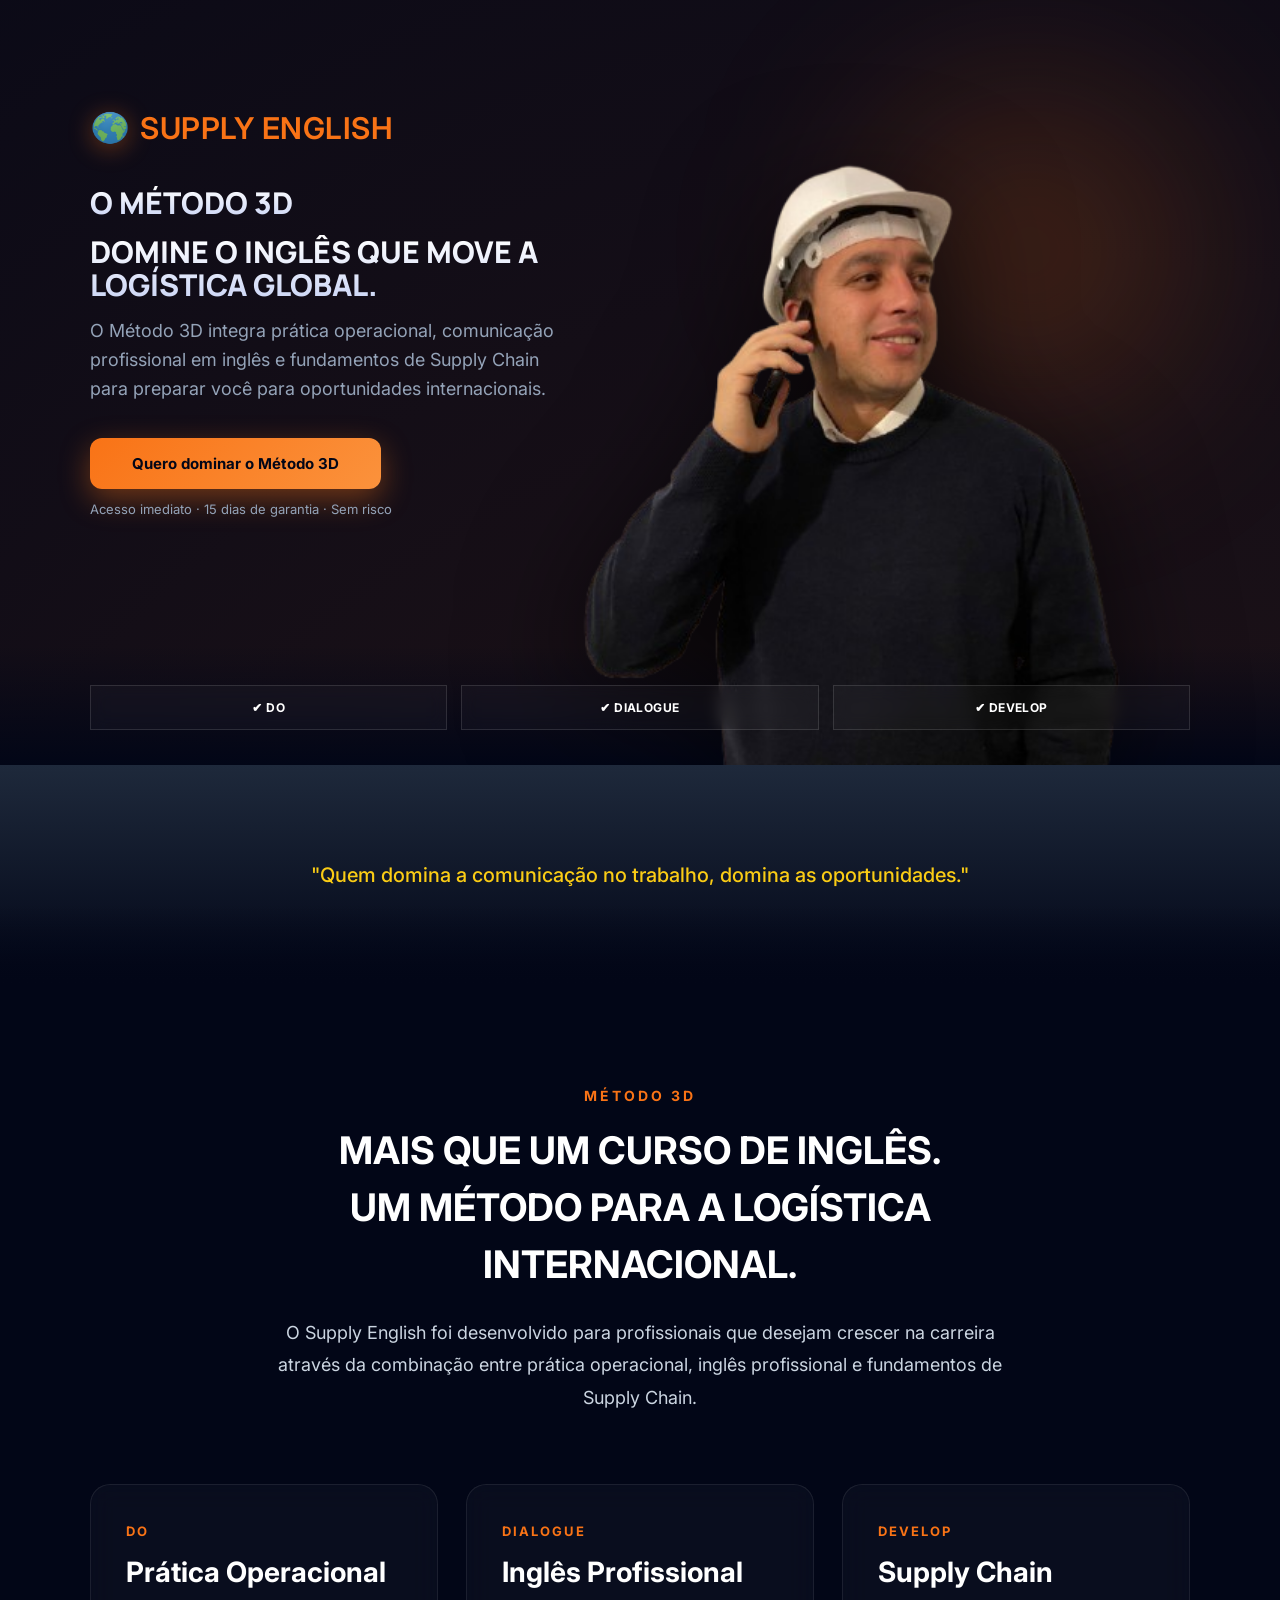
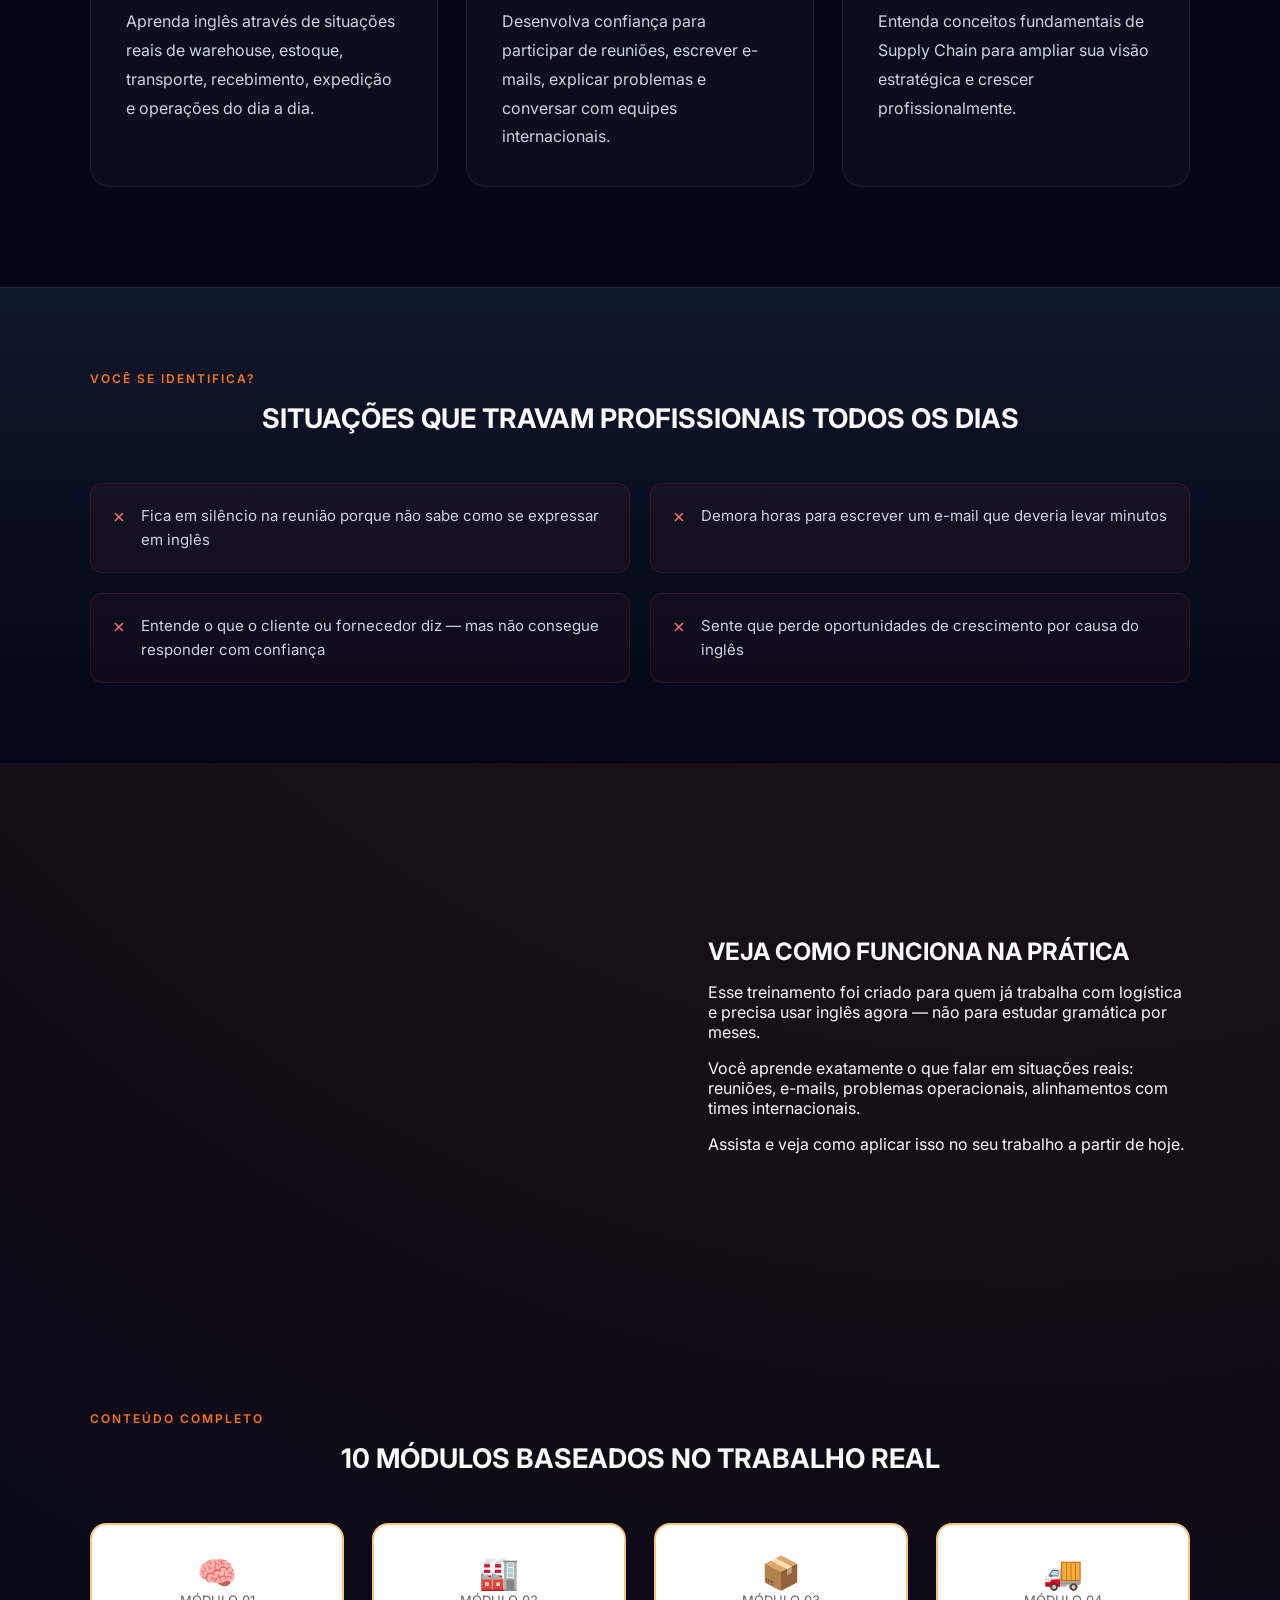
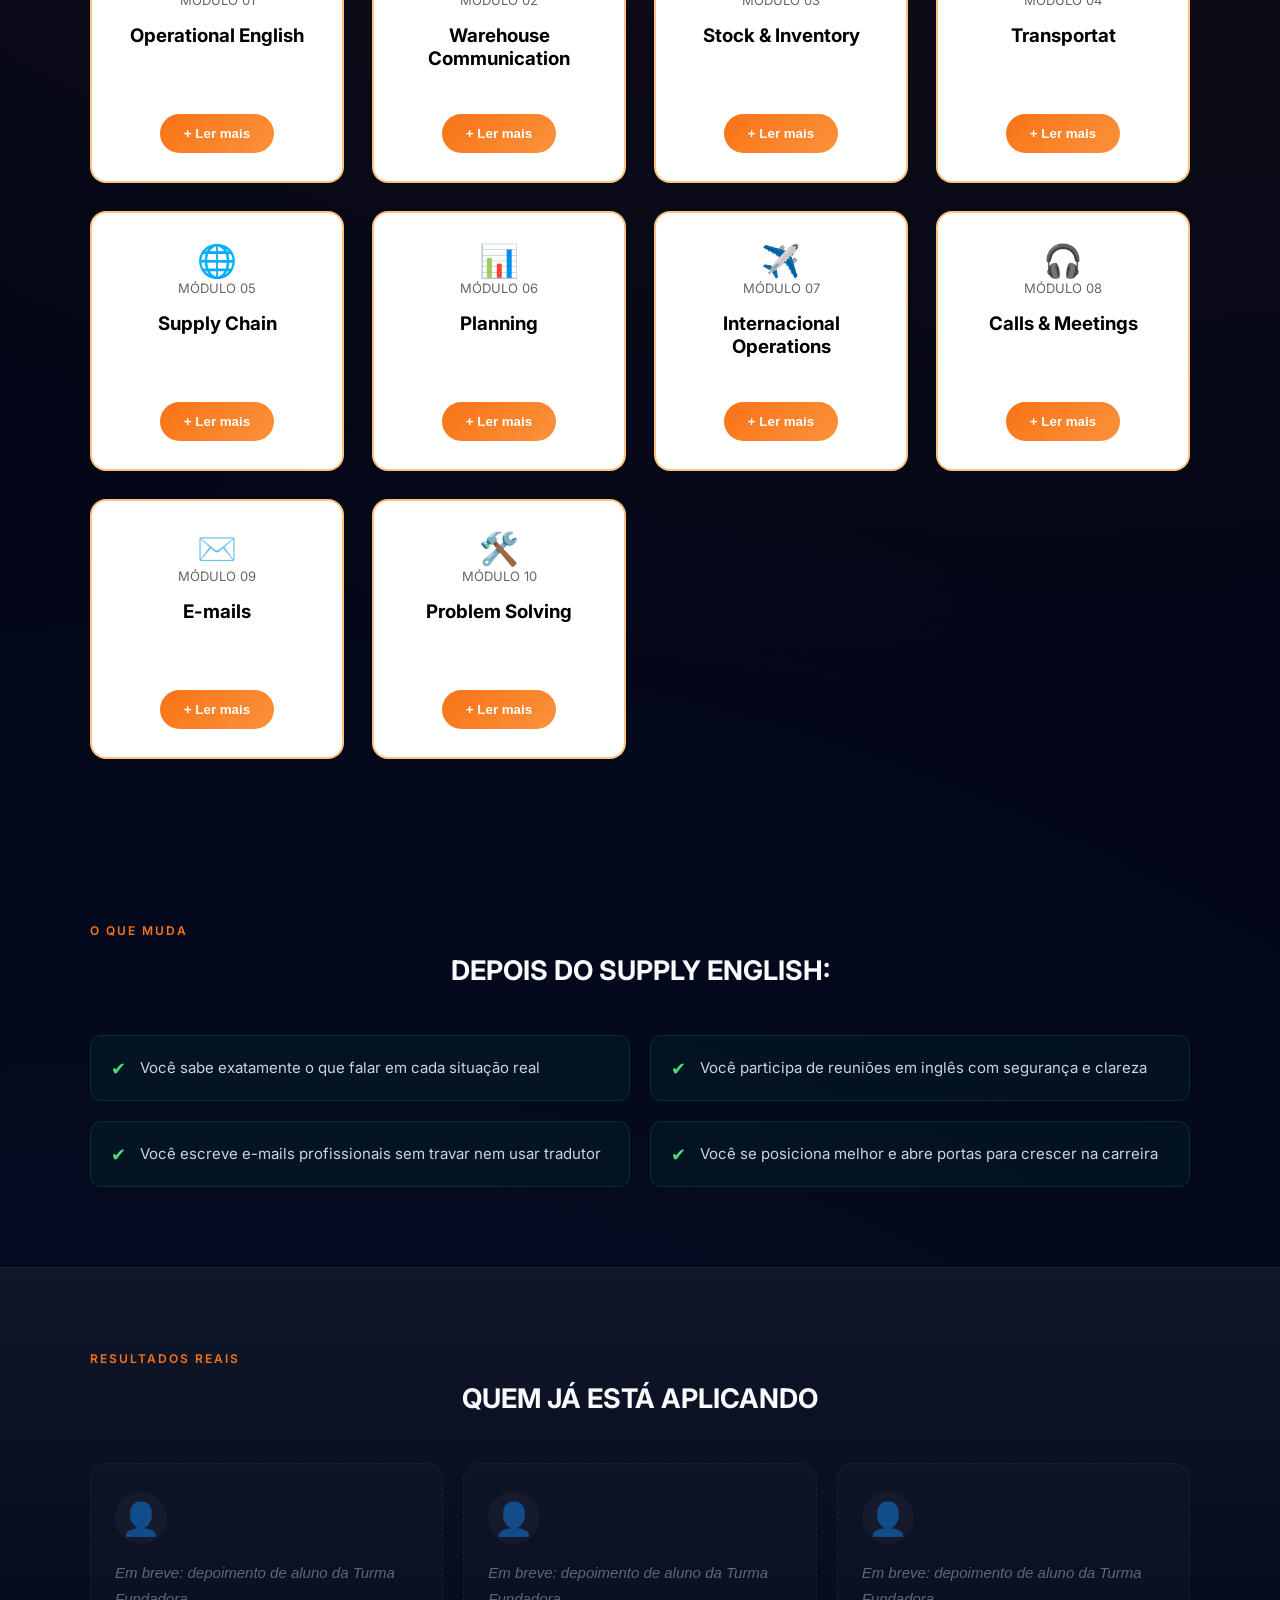
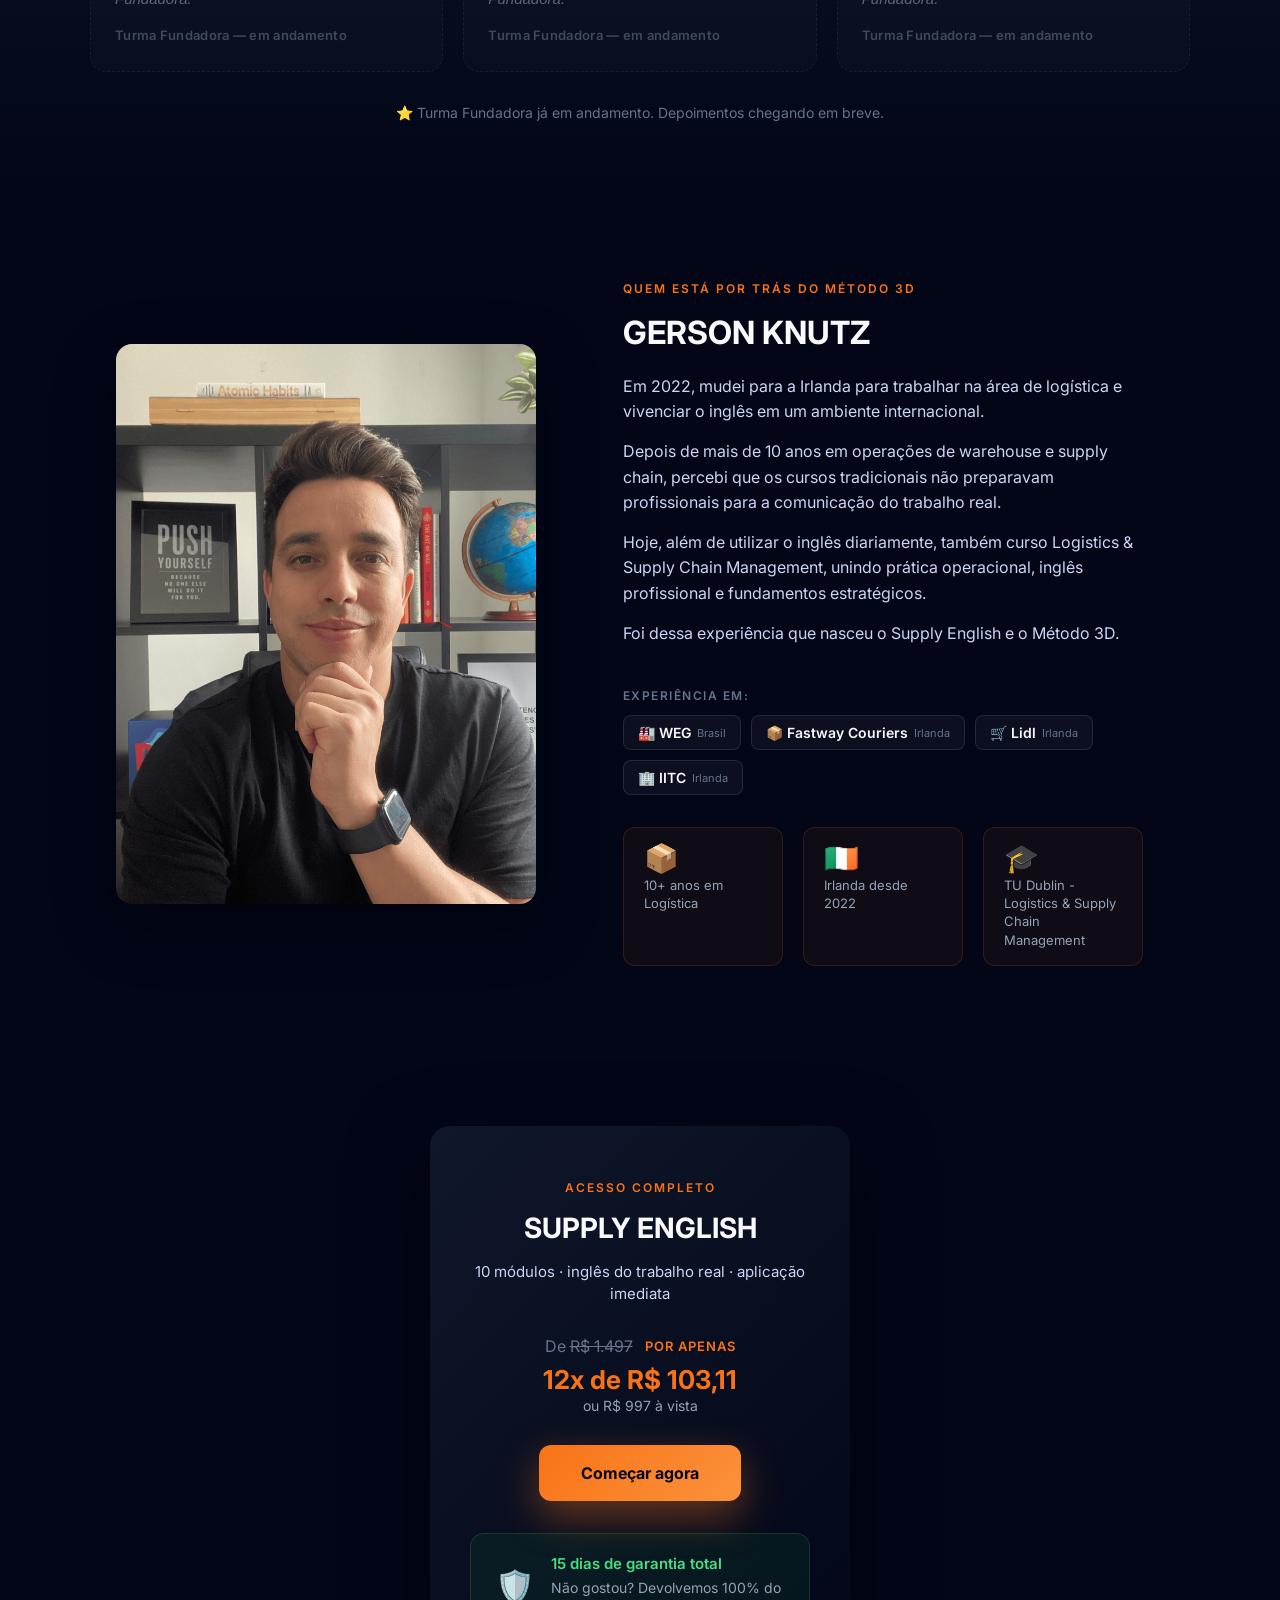
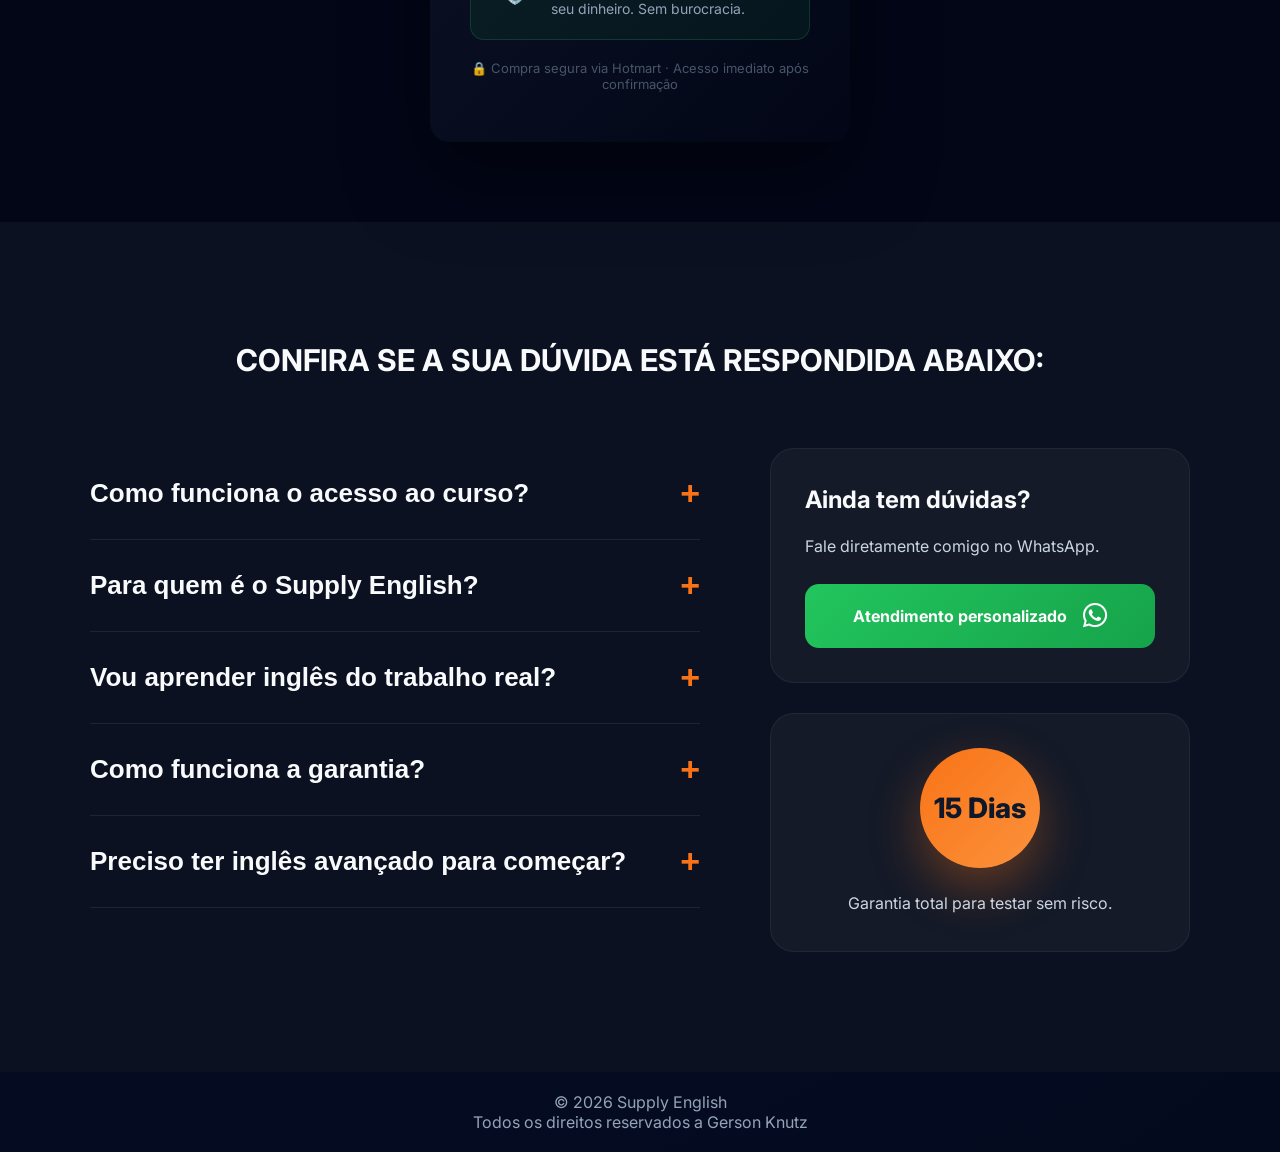
==== commit 21908b32: "sobre-mim-atualizado" ====
--- a/main.html
+++ b/main.html
@@ -222,7 +222,7 @@
       <div class="module-box">
         <div class="module-icon">🧠</div>
         <span class="module-number">MÓDULO 01</span>
-        <h3>Inglês Operacional Essencial</h3>
+        <h3>Operational English</h3>
         <button class="module-toggle">+ Ler mais</button>
         <ul class="module-details">
           <li>Use English at Work</li>
@@ -234,7 +234,7 @@
       <div class="module-box">
         <div class="module-icon">🏭</div>
         <span class="module-number">MÓDULO 02</span>
-        <h3>Comunicação em Armazém</h3>
+        <h3>Warehouse Communication</h3>
         <button class="module-toggle">+ Ler mais</button>
         <ul class="module-details">
           <li>Report Issues</li>
@@ -246,7 +246,7 @@
       <div class="module-box">
         <div class="module-icon">📦</div>
         <span class="module-number">MÓDULO 03</span>
-        <h3>Estoque e Inventário</h3>
+        <h3>Stock & Inventory</h3>
         <button class="module-toggle">+ Ler mais</button>
         <ul class="module-details">
           <li>Report Inventory Count</li>
@@ -258,7 +258,7 @@
       <div class="module-box">
         <div class="module-icon">🚚</div>
         <span class="module-number">MÓDULO 04</span>
-        <h3>Transporte</h3>
+        <h3>Transportat</h3>
         <button class="module-toggle">+ Ler mais</button>
         <ul class="module-details">
           <li>Report Delays</li>
@@ -282,7 +282,7 @@
       <div class="module-box">
         <div class="module-icon">📊</div>
         <span class="module-number">MÓDULO 06</span>
-        <h3>Planejamento</h3>
+        <h3>Planning</h3>
         <button class="module-toggle">+ Ler mais</button>
         <ul class="module-details">
           <li>Talk About Demand</li>
@@ -293,7 +293,7 @@
       <div class="module-box">
         <div class="module-icon">✈️</div>
         <span class="module-number">MÓDULO 07</span>
-        <h3>Internacional</h3>
+        <h3>Internacional Operations</h3>
         <button class="module-toggle">+ Ler mais</button>
         <ul class="module-details">
           <li>Communicate with Partners</li>
@@ -305,7 +305,7 @@
       <div class="module-box">
         <div class="module-icon">🎧</div>
         <span class="module-number">MÓDULO 08</span>
-        <h3>Reuniões</h3>
+        <h3>Calls & Meetings</h3>
         <button class="module-toggle">+ Ler mais</button>
         <ul class="module-details">
           <li>Join Calls with Confidence</li>
@@ -329,7 +329,7 @@
       <div class="module-box">
         <div class="module-icon">🛠️</div>
         <span class="module-number">MÓDULO 10</span>
-        <h3>Problemas</h3>
+        <h3>Problem Solving</h3>
         <button class="module-toggle">+ Ler mais</button>
         <ul class="module-details">
           <li>Explain Problems Clearly</li>
@@ -426,6 +426,7 @@
         <div class="empresa-badge">📦 Fastway Couriers <span>Irlanda</span></div>
         <div class="empresa-badge">🛒 Lidl <span>Irlanda</span></div>
         <div class="empresa-badge">🏢 IITC <span>Irlanda</span></div>
+       
       </div>
 
       <div class="author-stats">
@@ -439,7 +440,7 @@
         </div>
         <div class="author-stat">
           <span class="stat-numero">🎓</span>
-          <span class="stat-desc">Logistics & Supply Chain Management</span>
+          <span class="stat-desc">TU Dublin - Logistics & Supply Chain Management</span>
         </div>
        
       </div>
@@ -496,11 +497,13 @@
         </div>
         <div class="faq-item">
           <button class="faq-question">
-            <span>O curso é para iniciantes?</span>
+            <span>Para quem é o Supply English?</span>
             <span class="faq-icon">+</span>
           </button>
           <div class="faq-answer">
-            <p>Sim. O conteúdo foi criado para profissionais da logística que precisam usar inglês no trabalho real — independente do nível atual.</p>
+            <p>Criado para profissionais de Logística e Supply Chain que precisam usar inglês no trabalho real.
+              Você não precisa ter inglês avançado, mas precisa ter uma base de inglês para acompanhar o conteúdo.
+              Nível recomendado: Básico</p>
           </div>
         </div>
         <div class="faq-item">
